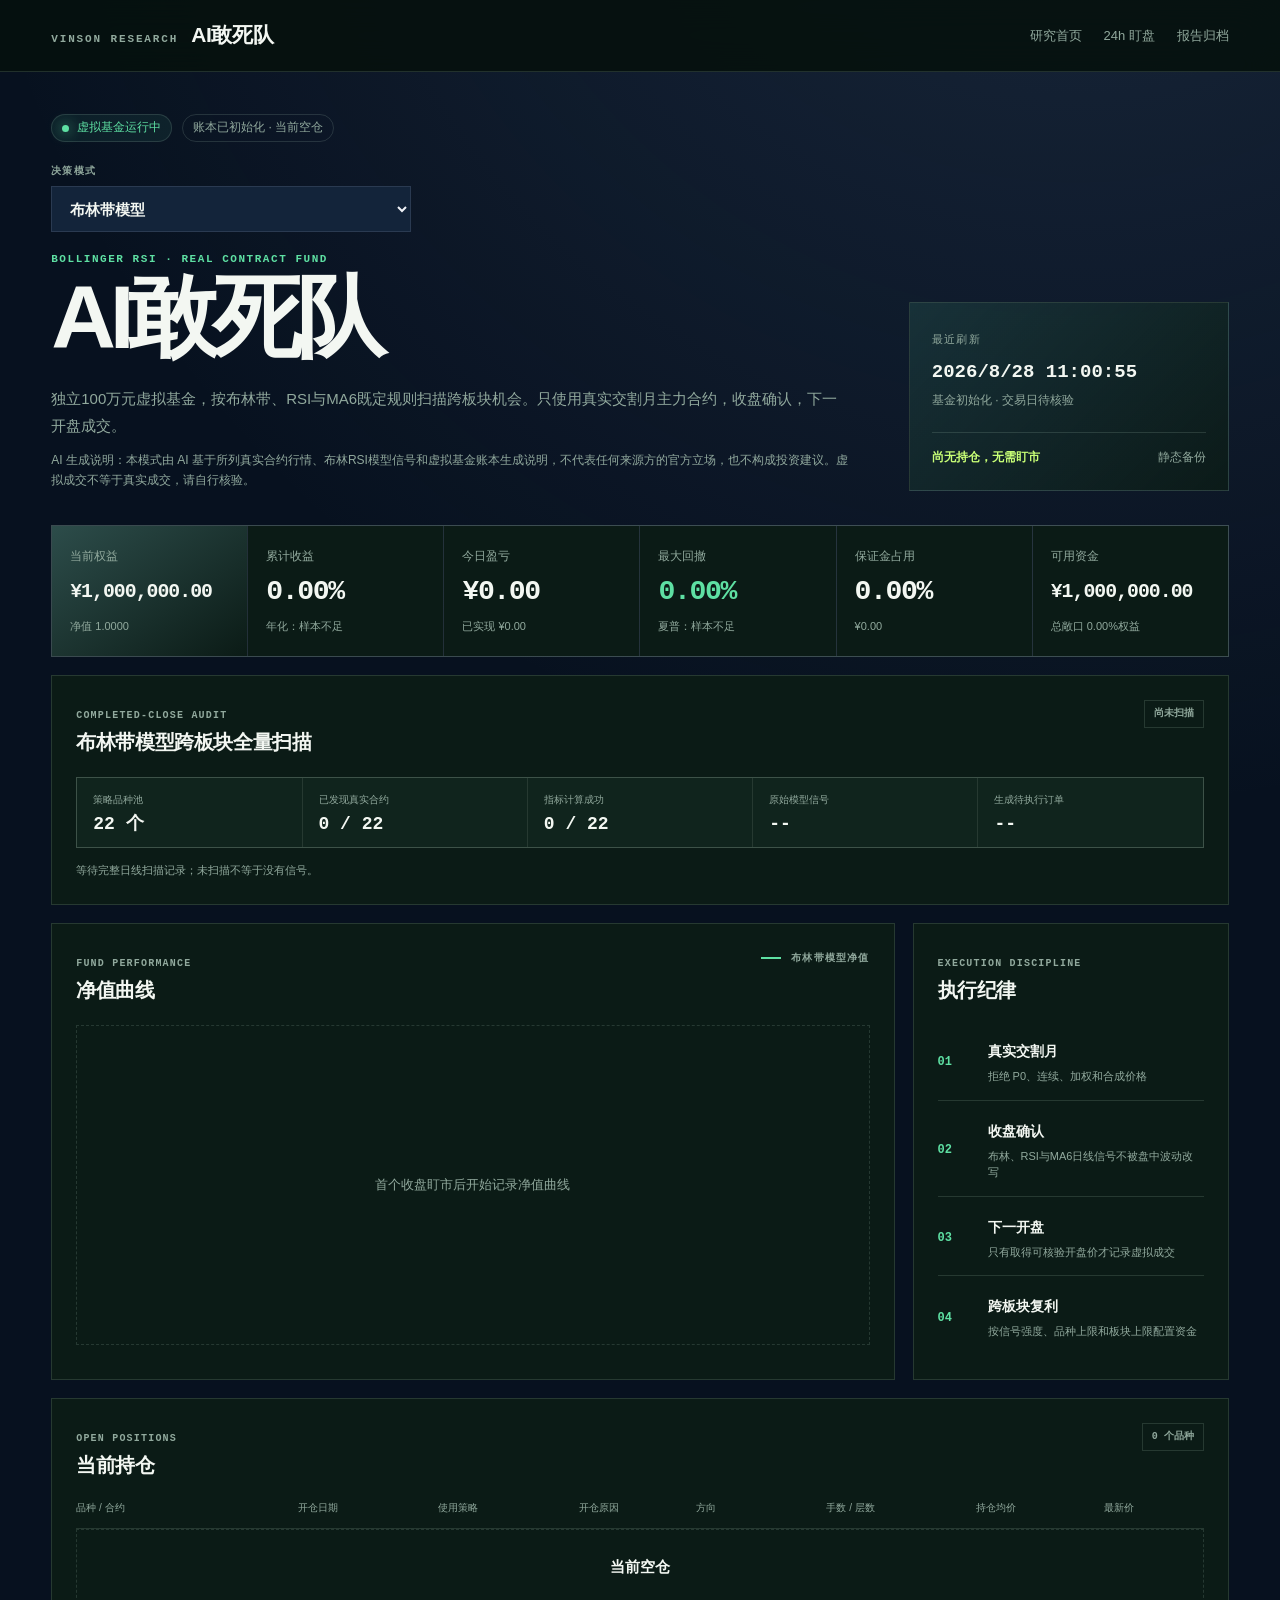
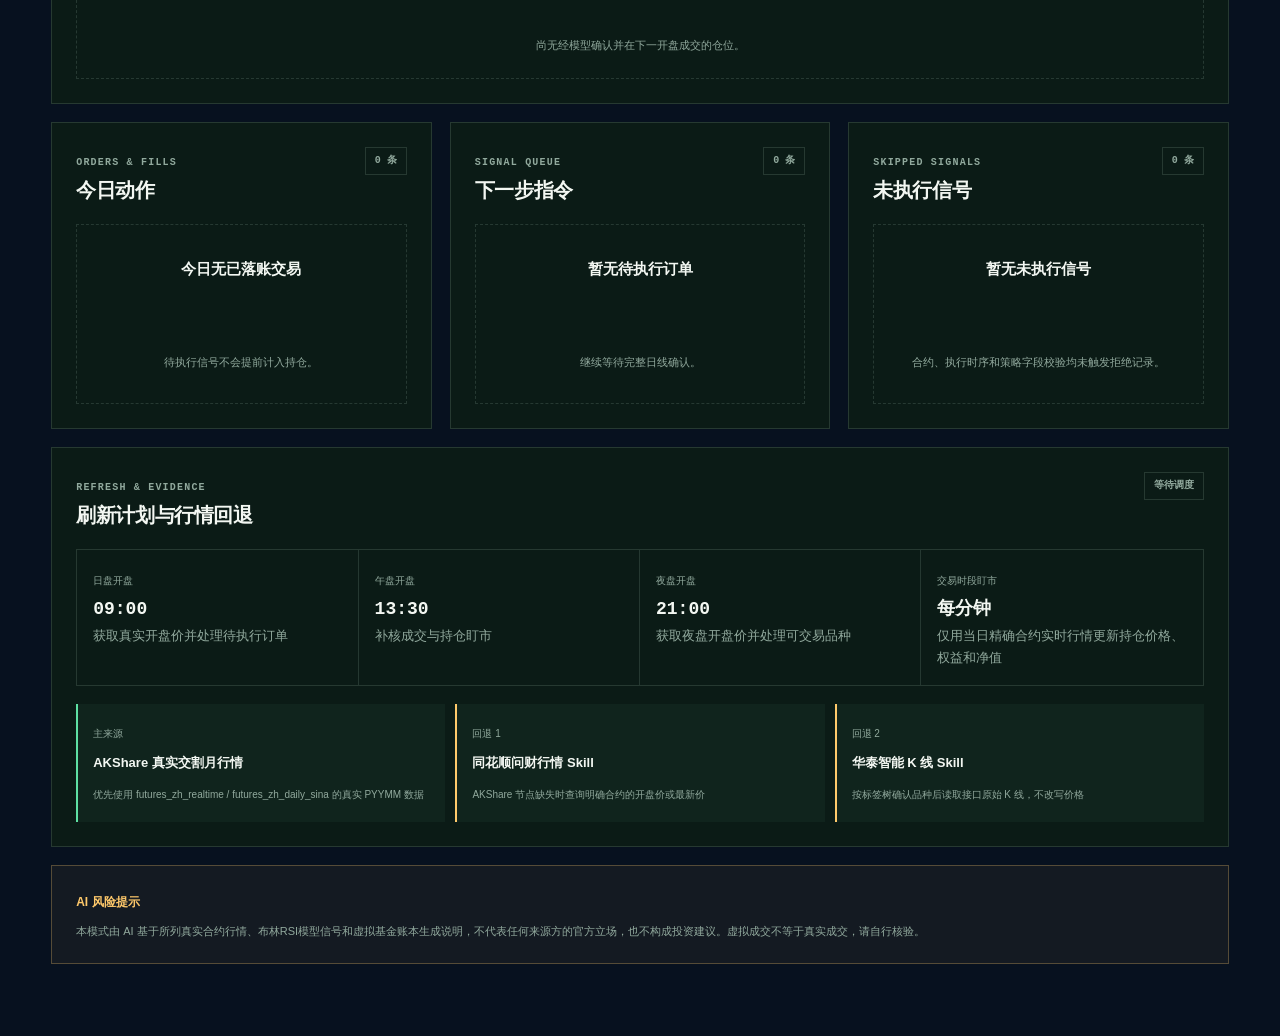
==== ai-daredevil.html @ 0ad6da8c "Apply side-specific exchange margin rates" ====
<!doctype html>
<html lang="zh-CN">
  <head>
    <meta charset="utf-8" />
    <base href="/" />
    <meta name="viewport" content="width=device-width, initial-scale=1" />
    <title>AI敢死队 | 双策略虚拟基金</title>
    <meta name="description" content="在布林带模型与纯AI决策之间切换，分别查看独立虚拟基金的净值、持仓和下一步指令。" />
    <meta name="theme-color" content="#071712" />
    <link rel="icon" href="data:," />
    <link rel="stylesheet" href="assets/styles.css" />
    <link rel="stylesheet" href="assets/ai-daredevil.css?v=20260831-3" />
  </head>
  <body class="daredevil-page">
    <header class="daredevil-topbar">
      <a class="daredevil-brand" href="/" aria-label="返回油脂市场研究首页">
        <span>Vinson Research</span>
        <strong>AI敢死队</strong>
      </a>
      <nav aria-label="页面导航">
        <a href="/">研究首页</a>
        <a href="/assistant">24h 盯盘</a>
        <a href="/reports">报告归档</a>
      </nav>
    </header>

    <main class="daredevil-shell">
      <section class="fund-command" aria-labelledby="fund-title">
        <div class="fund-command-copy">
          <div class="eyebrow-row">
            <span class="live-chip"><i></i> 虚拟基金运行中</span>
            <span id="data-state" class="data-state">等待基金账本</span>
          </div>
          <div class="strategy-switcher">
            <label for="strategy-select">决策模式</label>
            <select id="strategy-select" aria-label="选择AI敢死队决策模式">
              <option value="bollinger">布林带模型</option>
              <option value="pure-ai">纯AI决策</option>
            </select>
          </div>
          <p id="strategy-kicker" class="section-kicker">Bollinger RSI · Real Contract Fund</p>
          <h1 id="fund-title">AI敢死队</h1>
          <p id="fund-lead" class="fund-lead">100万元起始权益，跨板块选择收益机会，只执行真实交割月主力合约的已确认模型信号。收盘确认，下一开盘成交；页面不连接券商，不代表真实账户。</p>
          <p id="inline-ai-notice" class="inline-ai-notice">AI 生成说明：页面结论由 AI 基于下方列明的真实合约行情、模型信号和虚拟账本生成，不代表任何来源方官方立场，不构成投资建议，请自行核验。</p>
        </div>
        <aside class="refresh-card" aria-label="行情刷新状态">
          <span>最近刷新</span>
          <strong id="updated-at">--</strong>
          <p id="refresh-session">等待首次运行</p>
          <div class="refresh-source"><b id="primary-source">--</b><span id="source-state">来源待核验</span></div>
        </aside>
      </section>

      <section class="metric-grid" aria-label="基金核心指标">
        <article class="metric-card metric-primary"><span>当前权益</span><strong id="equity">¥--</strong><small id="net-value">净值 --</small></article>
        <article class="metric-card"><span>累计收益</span><strong id="cumulative-return">--</strong><small id="annualized-return">年化：样本不足</small></article>
        <article class="metric-card"><span>今日盈亏</span><strong id="daily-pnl">¥--</strong><small id="realized-pnl">已实现 ¥--</small></article>
        <article class="metric-card"><span>最大回撤</span><strong id="max-drawdown" class="is-drawdown">--</strong><small id="sharpe">夏普：样本不足</small></article>
        <article class="metric-card"><span>保证金占用</span><strong id="margin-use">--</strong><small id="used-margin">¥--</small></article>
        <article class="metric-card"><span>可用资金</span><strong id="available-cash">¥--</strong><small id="gross-exposure">总敞口 --</small></article>
      </section>

      <section class="panel scan-audit-panel" aria-labelledby="scan-audit-title">
        <header class="panel-heading">
          <div><span>Completed-close Audit</span><h2 id="scan-audit-title">跨板块策略池全量扫描</h2></div>
          <span id="scan-status" class="panel-count">尚未扫描</span>
        </header>
        <div class="scan-audit-grid">
          <div class="scan-stat"><span>策略品种池</span><strong id="scan-universe">--</strong></div>
          <div class="scan-stat"><span>已发现真实合约</span><strong id="scan-discovered">--</strong></div>
          <div class="scan-stat"><span>指标计算成功</span><strong id="scan-evaluated">--</strong></div>
          <div class="scan-stat"><span>原始模型信号</span><strong id="scan-candidates">--</strong></div>
          <div class="scan-stat"><span>生成待执行订单</span><strong id="scan-orders">--</strong></div>
        </div>
        <p id="scan-detail" class="scan-detail">等待完整日线扫描记录；未扫描不等于没有信号。</p>
      </section>

      <section class="dashboard-grid">
        <article class="panel equity-panel">
          <header class="panel-heading">
            <div><span>Fund Performance</span><h2>净值曲线</h2></div>
            <div class="chart-legend"><i></i> <span id="chart-legend-label">布林带模型净值</span></div>
          </header>
          <div class="chart-wrap">
            <svg id="equity-chart" viewBox="0 0 920 320" role="img" aria-labelledby="equity-chart-title equity-chart-desc">
              <title id="equity-chart-title">AI敢死队历史净值曲线</title>
              <desc id="equity-chart-desc">纵轴为基金净值，横轴为记账日期。</desc>
            </svg>
            <div id="chart-empty" class="chart-empty">首个收盘盯市后开始记录净值曲线</div>
          </div>
        </article>

        <aside class="panel discipline-panel">
          <header class="panel-heading"><div><span>Execution Discipline</span><h2>执行纪律</h2></div></header>
          <ol class="discipline-list">
            <li><b>01</b><div><strong id="discipline-1-title">真实交割月</strong><span id="discipline-1-copy">拒绝 P0、连续、加权和合成价格</span></div></li>
            <li><b>02</b><div><strong id="discipline-2-title">收盘确认</strong><span id="discipline-2-copy">日线信号不被盘中波动改写</span></div></li>
            <li><b>03</b><div><strong id="discipline-3-title">下一开盘</strong><span id="discipline-3-copy">只有取得可核验开盘价才记录虚拟成交</span></div></li>
            <li><b>04</b><div><strong id="discipline-4-title">跨板块复利</strong><span id="discipline-4-copy">所有品种平等候选，按当前权益、品种上限和板块上限配置资金</span></div></li>
          </ol>
        </aside>
      </section>

      <section class="panel positions-panel">
        <header class="panel-heading">
          <div><span>Open Positions</span><h2>当前持仓</h2></div>
          <span id="position-count" class="panel-count">0 个品种</span>
        </header>
        <div class="table-scroll">
          <table>
            <thead><tr><th>品种 / 合约</th><th>开仓日期</th><th>使用策略</th><th>开仓原因</th><th>方向</th><th>手数 / 层数</th><th>持仓均价</th><th>最新价</th><th>名义金额 / 保证金</th><th>浮动盈亏</th><th>组合权重</th><th>行情来源</th><th>下一步指令</th></tr></thead>
            <tbody id="positions-body"></tbody>
          </table>
        </div>
        <div id="positions-empty" class="panel-empty"><strong>当前空仓</strong><span>尚无经模型确认并在下一开盘成交的仓位。</span></div>
      </section>

      <section class="activity-grid">
        <article class="panel">
          <header class="panel-heading"><div><span>Orders & Fills</span><h2>今日动作</h2></div><span id="trade-count" class="panel-count">0 条</span></header>
          <div id="trades-list" class="activity-list"></div>
          <div id="trades-empty" class="panel-empty compact"><strong>今日无已落账交易</strong><span>待执行信号不会提前计入持仓。</span></div>
        </article>
        <article class="panel">
          <header class="panel-heading"><div><span>Signal Queue</span><h2>下一步指令</h2></div><span id="pending-count" class="panel-count">0 条</span></header>
          <div id="pending-list" class="activity-list"></div>
          <div id="pending-empty" class="panel-empty compact"><strong>暂无待执行订单</strong><span>继续等待完整日线确认。</span></div>
        </article>
        <article class="panel">
          <header class="panel-heading"><div><span>Skipped Signals</span><h2>未执行信号</h2></div><span id="skipped-count" class="panel-count">0 条</span></header>
          <div id="skipped-list" class="activity-list"></div>
          <div id="skipped-empty" class="panel-empty compact"><strong>暂无未执行信号</strong><span>合约、执行时序和策略字段校验均未触发拒绝记录。</span></div>
        </article>
      </section>

      <section class="panel source-panel">
        <header class="panel-heading"><div><span>Refresh & Evidence</span><h2>刷新计划与行情回退</h2></div><span id="next-refresh" class="panel-count">计算中</span></header>
        <div class="refresh-timeline" id="refresh-timeline"></div>
        <div class="source-grid" id="source-grid"></div>
      </section>

      <section class="risk-notice" aria-label="AI与投资风险提示">
        <strong>AI 风险提示</strong>
        <p id="risk-notice-copy">本页面由 AI 基于所列真实合约行情、布林RSI模型信号和虚拟基金账本生成，不代表 AKShare、同花顺问财、华泰期货或任何来源方的官方立场，也不构成投资建议。虚拟成交不等于真实成交，历史收益不保证未来表现，请自行核验。</p>
      </section>
    </main>

    <script src="assets/ai-daredevil.js?v=20260831-5"></script>
  </body>
</html>
---- assets/styles.css ----
:root {
  color-scheme: light;
  --bg: #f7f4ee;
  --panel: #ffffff;
  --ink: #1b1b1b;
  --muted: #66615a;
  --line: #d6d0c6;
  --accent: #8a5a20;
  --accent-dark: #5c3c15;
  --gold: #8a5a20;
  --deep: #071511;
  --deep-2: #0d211b;
  --danger: #a33b2f;
  --shadow: 0 18px 42px rgba(39, 31, 20, 0.08);
}

/* OTC structuring */
.otc-page {
  min-height: 100vh;
  background: #f1f2ed;
  color: #17221c;
}

.otc-hero {
  padding: 72px 0 82px;
  background:
    radial-gradient(circle at 12% 18%, rgba(186, 139, 72, 0.2), transparent 30%),
    linear-gradient(132deg, #111b16 0%, #22352a 58%, #0c1511 100%);
  color: #f5f3e9;
}

.otc-hero-grid {
  display: grid;
  grid-template-columns: minmax(0, 1fr) minmax(390px, 500px);
  gap: clamp(48px, 8vw, 110px);
  align-items: center;
}

.otc-eyebrow {
  margin: 0 0 14px;
  color: #d8ad70;
  font-size: 0.74rem;
  font-weight: 900;
  letter-spacing: 0.13em;
  text-transform: uppercase;
}

.otc-intro h1 {
  margin: 0;
  color: #fffdf5;
  font-size: clamp(3.4rem, 7.4vw, 6.8rem);
  letter-spacing: -0.06em;
  line-height: 0.9;
}

.otc-intro > p:not(.otc-eyebrow) {
  max-width: 620px;
  margin: 28px 0 0;
  color: rgba(247, 244, 232, 0.68);
  font-size: 1.02rem;
  line-height: 1.8;
}

.otc-data-status {
  display: grid;
  max-width: 590px;
  gap: 4px;
  margin-top: 40px;
  padding: 19px 21px;
  border: 1px solid rgba(224, 183, 125, 0.22);
  border-left: 3px solid #d8ad70;
  background: rgba(255, 255, 255, 0.04);
}

.otc-data-status span,
.otc-data-status small {
  color: rgba(247, 244, 232, 0.55);
  font-size: 0.72rem;
  font-weight: 760;
}

.otc-data-status strong { color: #fff; }

.otc-form {
  padding: 30px;
  border: 1px solid #e3ded0;
  background: #fff;
  box-shadow: 0 28px 70px rgba(0, 10, 5, 0.28);
  color: #17221c;
}

.otc-form-heading {
  display: flex;
  align-items: center;
  gap: 14px;
  padding-bottom: 22px;
  border-bottom: 1px solid #ebe7dc;
}

.otc-form-heading > span,
.otc-result-empty > span {
  display: grid;
  width: 40px;
  height: 40px;
  flex: 0 0 40px;
  place-items: center;
  border-radius: 50%;
  background: #9b6b2c;
  color: #fff;
  font-size: 0.76rem;
  font-weight: 900;
}

.otc-form-heading div { display: grid; }
.otc-form-heading strong { font-size: 1.08rem; }
.otc-form-heading small { color: #7d817c; }

.otc-field {
  display: grid;
  gap: 9px;
  margin-top: 22px;
  padding: 0;
  border: 0;
}

.otc-field > span,
.otc-field legend {
  color: #3c4841;
  font-size: 0.84rem;
  font-weight: 850;
}

.otc-field > small {
  color: #7b847e;
  font-size: 0.72rem;
}

.otc-field select {
  width: 100%;
  min-height: 50px;
  padding: 0 14px;
  border: 1px solid #d5d3c9;
  border-radius: 0;
  background: #fcfcfa;
  color: #17221c;
  font: inherit;
  font-weight: 760;
}

.otc-field select:focus {
  outline: 2px solid rgba(155, 107, 44, 0.2);
  border-color: #9b6b2c;
}

.otc-choice-grid { display: grid; gap: 7px; }
.objective-grid { grid-template-columns: repeat(3, minmax(0, 1fr)); }
.cost-grid { grid-template-columns: repeat(3, minmax(0, 1fr)); }
.otc-choice-grid label { position: relative; min-width: 0; }
.otc-choice-grid input { position: absolute; opacity: 0; }

.otc-choice-grid label > span {
  display: grid;
  min-height: 76px;
  align-content: center;
  gap: 3px;
  padding: 10px 11px;
  border: 1px solid #d9d6cc;
  background: #fbfbf8;
  cursor: pointer;
}

.otc-choice-grid strong { color: #334139; font-size: 0.78rem; }
.otc-choice-grid small { color: #8a8e89; font-size: 0.65rem; line-height: 1.35; }

.otc-choice-grid input:checked + span {
  border-color: #9b6b2c;
  background: #f7f0e5;
  box-shadow: inset 0 0 0 1px #9b6b2c;
}

.otc-choice-grid input:checked + span strong { color: #754b18; }

.otc-suitability {
  border: 1px solid #d7b67f;
  background: #fff8eb;
  padding: 14px;
}

.otc-suitability[hidden] { display: none; }

.otc-confirm {
  display: grid;
  grid-template-columns: auto 1fr;
  gap: 11px;
  align-items: start;
  cursor: pointer;
}

.otc-confirm input {
  width: 18px;
  height: 18px;
  margin-top: 2px;
  accent-color: #9b6b2c;
}

.otc-confirm span { display: grid; gap: 3px; }
.otc-confirm strong { color: #5e421e; font-size: 0.8rem; }
.otc-confirm small { color: #7d6c55; font-size: 0.69rem; line-height: 1.45; }

.otc-form-error {
  min-height: 1.4em;
  margin: 12px 0 0;
  color: #a33b30;
  font-size: 0.8rem;
  font-weight: 750;
}

.otc-submit {
  display: flex;
  width: 100%;
  min-height: 54px;
  align-items: center;
  justify-content: space-between;
  padding: 0 18px;
  border: 0;
  background: #17281f;
  color: #fff;
  cursor: pointer;
  font: inherit;
  font-weight: 900;
}

.otc-submit:hover { background: #9b6b2c; }

.otc-result {
  scroll-margin-top: 24px;
  padding-top: 64px;
}

.otc-result-empty {
  display: grid;
  min-height: 240px;
  place-items: center;
  align-content: center;
  padding: 32px;
  border: 1px dashed #b4b4ab;
  color: #737b75;
  text-align: center;
}

.otc-result-empty strong { margin-top: 14px; color: #2c3932; font-size: 1.2rem; }
.otc-result-empty p { max-width: 620px; margin: 6px 0 0; }

.otc-result-card {
  overflow: hidden;
  border-top: 5px solid #a87534;
  background: #fff;
  box-shadow: 0 16px 48px rgba(18, 32, 24, 0.08);
}

.otc-result-header {
  display: flex;
  justify-content: space-between;
  gap: 32px;
  padding: 34px 36px 28px;
}

.otc-result-header > div:first-child > span,
.otc-result-date span {
  color: #9b6b2c;
  font-size: 0.72rem;
  font-weight: 900;
  letter-spacing: 0.08em;
}

.otc-result-header h2 {
  margin: 7px 0 0;
  color: #17271f;
  font-size: clamp(2rem, 4vw, 3.7rem);
  letter-spacing: -0.04em;
}

.otc-result-header p {
  max-width: 720px;
  margin: 10px 0 0;
  color: #6c7871;
}

.otc-analysis-result .otc-result-header {
  align-items: flex-start;
  padding-top: 38px;
  padding-bottom: 34px;
}

.otc-analysis-result .otc-result-header h2 {
  max-width: 820px;
  font-size: clamp(2.35rem, 5vw, 4.7rem);
  line-height: 1.04;
}

.otc-analysis-result .otc-result-header p {
  color: #9b6b2c;
  font-size: 1rem;
  font-weight: 850;
}

.otc-result-date {
  display: grid;
  flex: 0 0 auto;
  justify-items: end;
  align-content: start;
  gap: 2px;
  min-width: 150px;
  padding: 15px 16px;
  border: 1px solid #e1ddd3;
  background: #f8f6f0;
}

.otc-result-date strong { font-size: 1.05rem; }
.otc-result-date small { color: #7a857e; }

.otc-warning,
.otc-ready {
  margin: 0 36px 28px;
  padding: 14px 16px;
  border-left: 3px solid #b44838;
  background: #fbefec;
  color: #763a32;
  font-size: 0.82rem;
}

.otc-warning ul { margin: 6px 0 0; padding-left: 19px; }
.otc-ready { border-left-color: #398064; background: #edf7f2; color: #285e4a; font-weight: 760; }

.otc-market-grid {
  display: grid;
  grid-template-columns: repeat(6, minmax(0, 1fr));
  border-top: 1px solid #e4e5df;
  border-bottom: 1px solid #e4e5df;
}

.otc-market-grid > div {
  display: grid;
  min-height: 102px;
  align-content: center;
  gap: 4px;
  padding: 18px;
  border-right: 1px solid #e4e5df;
}

.otc-market-grid > div:last-child { border-right: 0; }
.otc-market-grid span { color: #858b86; font-size: 0.7rem; font-weight: 850; }
.otc-market-grid strong { color: #203229; font-size: 1.1rem; }

.otc-market-grid--compact {
  grid-template-columns: repeat(4, minmax(0, 1fr));
  background: #fbfbf8;
}

.otc-market-grid--compact > div { min-height: 94px; }

.otc-rationale {
  display: grid;
  grid-template-columns: minmax(180px, 0.34fr) minmax(0, 1fr);
  gap: 34px;
  padding: 38px 36px 34px;
}

.otc-structure-explainer span,
.otc-rationale header span,
.otc-review-condition > span {
  color: #9b6b2c;
  font-size: 0.68rem;
  font-weight: 900;
  letter-spacing: 0.1em;
  text-transform: uppercase;
}

.otc-structure-explainer {
  display: grid;
  grid-template-columns: minmax(180px, 0.34fr) minmax(0, 1fr);
  gap: 34px;
  align-items: baseline;
  padding: 25px 36px 27px;
  border-top: 1px solid #eadfce;
  background: #f8f3ea;
}

.otc-structure-explainer div { display: grid; }

.otc-structure-explainer h3 {
  margin: 4px 0 0;
  color: #50391e;
  font-size: 1.05rem;
}

.otc-structure-explainer p {
  margin: 0;
  color: #665f54;
  font-size: 0.86rem;
  line-height: 1.75;
}

.otc-rationale header h3 {
  margin: 5px 0 0;
  color: #1f3027;
  font-size: 1.45rem;
}

.otc-rationale ol {
  display: grid;
  gap: 0;
  margin: 0;
  padding: 0;
  list-style: none;
}

.otc-rationale li {
  display: grid;
  grid-template-columns: 42px 1fr;
  gap: 14px;
  padding: 0 0 20px;
  border-bottom: 1px solid #e7e5de;
}

.otc-rationale li + li { padding-top: 20px; }
.otc-rationale li:last-child { padding-bottom: 0; border-bottom: 0; }

.otc-rationale li > span {
  display: grid;
  width: 34px;
  height: 34px;
  place-items: center;
  border-radius: 50%;
  background: #f1e8d9;
  color: #8b5c22;
  font-size: 0.7rem;
  font-weight: 900;
}

.otc-rationale li strong {
  color: #26372e;
  font-size: 0.94rem;
}

.otc-rationale li p {
  margin: 4px 0 0;
  color: #707a74;
  font-size: 0.84rem;
  line-height: 1.7;
}

.otc-review-condition {
  display: grid;
  grid-template-columns: 180px 1fr;
  gap: 34px;
  align-items: baseline;
  padding: 21px 36px 23px;
  border-top: 1px solid #e2e4de;
  background: #eef1eb;
}

.otc-review-condition p {
  margin: 0;
  color: #56635c;
  font-size: 0.82rem;
}

.otc-legs { padding: 32px 36px 12px; }
.otc-legs > header { display: flex; justify-content: space-between; gap: 24px; align-items: baseline; }
.otc-legs > header span { color: #26372e; font-weight: 900; }
.otc-legs > header p { margin: 0; color: #7f8781; font-size: 0.76rem; }
.otc-leg-grid { display: grid; grid-template-columns: repeat(4, minmax(0, 1fr)); gap: 10px; margin-top: 16px; }

.otc-leg-card {
  min-height: 190px;
  padding: 18px;
  border: 1px solid #e2dfd6;
  background: #faf9f5;
}

.otc-leg-card > span { color: #9b6b2c; font-size: 0.67rem; font-weight: 900; letter-spacing: 0.06em; }
.otc-leg-card h3 { margin: 18px 0 0; color: #28372f; font-size: 0.9rem; }
.otc-leg-card strong { display: block; margin-top: 3px; color: #7b501b; font-size: 1.65rem; }
.otc-leg-card p { margin: 14px 0 0; color: #768078; font-size: 0.76rem; line-height: 1.6; }

.otc-decision-grid {
  display: grid;
  grid-template-columns: repeat(2, minmax(0, 1fr));
  padding: 14px 36px 32px;
}

.otc-decision-grid section { padding: 22px 28px 22px 0; border-bottom: 1px solid #e6e7e1; }
.otc-decision-grid section:nth-child(odd) { border-right: 1px solid #e6e7e1; }
.otc-decision-grid section:nth-child(even) { padding-left: 28px; }
.otc-decision-grid span { color: #9b6b2c; font-size: 0.7rem; font-weight: 900; }
.otc-decision-grid p { margin: 7px 0 0; color: #69756e; font-size: 0.84rem; }

.otc-result-footer {
  display: flex;
  flex-wrap: wrap;
  gap: 8px 24px;
  padding: 20px 36px;
  background: #f0f1ec;
  color: #747b76;
  font-size: 0.72rem;
}

.otc-result-footer p { margin: 0; }

.otc-guide { padding-top: 88px; padding-bottom: 76px; }
.otc-guide > header { display: grid; grid-template-columns: 0.85fr 1.15fr; gap: 12px 60px; align-items: end; }
.otc-guide > header .otc-eyebrow { grid-column: 1 / -1; }
.otc-guide h2 { max-width: 560px; margin: 0; color: #17281f; font-size: clamp(2.3rem, 5vw, 4.6rem); letter-spacing: -0.05em; }
.otc-guide > header > p:last-child { margin: 0; color: #727c75; }
.otc-guide-grid { display: grid; grid-template-columns: repeat(3, minmax(0, 1fr)); gap: 1px; margin-top: 42px; background: #d9dbd4; }
.otc-guide-grid article { min-height: 245px; padding: 28px; background: #fff; }
.otc-guide-grid span { color: #9b6b2c; font-size: 0.68rem; font-weight: 900; letter-spacing: 0.08em; }
.otc-guide-grid h3 { margin: 38px 0 0; color: #26362e; font-size: 1.25rem; }
.otc-guide-grid p { margin: 12px 0 0; color: #707a74; font-size: 0.88rem; line-height: 1.7; }

.otc-boundary {
  display: grid;
  grid-template-columns: repeat(2, minmax(0, 1fr));
  gap: 1px;
  margin-bottom: 88px;
  background: #d8c39f;
}

.otc-boundary > div { padding: 26px 28px; background: #f6efe2; }
.otc-boundary span { color: #875b22; font-size: 0.75rem; font-weight: 900; }
.otc-boundary p { margin: 8px 0 0; color: #665f52; font-size: 0.84rem; line-height: 1.7; }

.otc-library-entry {
  display: grid;
  grid-template-columns: minmax(0, 1fr) auto;
  gap: 40px;
  align-items: end;
  margin-top: 64px;
  margin-bottom: 88px;
  padding: 34px 36px;
  border: 1px solid #d9d3c6;
  border-left: 5px solid #a87534;
  background: #fff;
  box-shadow: 0 14px 36px rgba(18, 32, 24, 0.06);
}

.otc-library-entry > div > span {
  color: #9b6b2c;
  font-size: 0.68rem;
  font-weight: 900;
  letter-spacing: 0.11em;
  text-transform: uppercase;
}

.otc-library-entry h2 {
  margin: 4px 0 0;
  color: #192b22;
  font-size: clamp(1.8rem, 3.6vw, 3rem);
  letter-spacing: -0.04em;
}

.otc-library-entry p {
  max-width: 760px;
  margin: 8px 0 0;
  color: #6e7771;
  font-size: 0.88rem;
}

.otc-library-entry > a {
  display: flex;
  min-width: 220px;
  min-height: 54px;
  align-items: center;
  justify-content: space-between;
  gap: 24px;
  padding: 0 18px;
  background: #17281f;
  color: #fff;
  font-weight: 900;
  text-decoration: none;
}

.otc-library-entry > a:hover { background: #9b6b2c; }

/* OTC structure library */
.otc-library-page {
  min-height: 100vh;
  background: #f1f2ed;
  color: #17221c;
}

.library-hero {
  padding: 70px 0 78px;
  background:
    radial-gradient(circle at 82% 22%, rgba(192, 147, 84, 0.17), transparent 27%),
    linear-gradient(133deg, #101a15 0%, #22372b 62%, #0c1511 100%);
  color: #fffdf5;
}

.library-hero-grid {
  display: grid;
  grid-template-columns: minmax(0, 1.05fr) minmax(340px, 0.95fr);
  gap: clamp(54px, 9vw, 120px);
  align-items: end;
}

.library-hero h1 {
  margin: 0;
  font-size: clamp(3.6rem, 7vw, 6.5rem);
  letter-spacing: -0.06em;
  line-height: 0.9;
}

.library-hero-copy > p {
  margin: 0;
  color: rgba(247, 244, 232, 0.7);
  font-size: 1rem;
  line-height: 1.85;
}

.library-stats {
  display: grid;
  grid-template-columns: auto 1fr auto 1fr;
  gap: 8px 12px;
  align-items: baseline;
  margin-top: 32px;
  padding-top: 22px;
  border-top: 1px solid rgba(226, 188, 134, 0.2);
}

.library-stats strong { color: #e1b778; font-size: 2rem; line-height: 1; }
.library-stats span { color: rgba(247, 244, 232, 0.56); font-size: 0.76rem; font-weight: 800; }

.library-toolbar {
  position: relative;
  z-index: 2;
  display: grid;
  grid-template-columns: minmax(260px, 0.7fr) minmax(0, 1.3fr);
  gap: 24px;
  align-items: end;
  margin-top: -1px;
  padding-top: 32px;
  padding-bottom: 28px;
  border-bottom: 1px solid #d7d9d2;
}

.library-toolbar label { display: grid; gap: 7px; }

.library-toolbar label > span {
  color: #48554e;
  font-size: 0.72rem;
  font-weight: 900;
}

.library-toolbar input {
  width: 100%;
  min-height: 48px;
  padding: 0 14px;
  border: 1px solid #cfcec5;
  background: #fff;
  color: #17221c;
  font: inherit;
}

.library-toolbar input:focus {
  outline: 2px solid rgba(155, 107, 44, 0.2);
  border-color: #9b6b2c;
}

.library-filters {
  display: flex;
  flex-wrap: wrap;
  gap: 7px;
  justify-content: flex-end;
}

.library-filters button {
  min-height: 38px;
  padding: 0 13px;
  border: 1px solid #d2d3cc;
  background: #f9f9f6;
  color: #5e6862;
  cursor: pointer;
  font: inherit;
  font-size: 0.75rem;
  font-weight: 850;
}

.library-filters button:hover,
.library-filters button[aria-pressed="true"] {
  border-color: #203229;
  background: #203229;
  color: #fff;
}

.library-content { padding-top: 14px; }

.library-group {
  display: grid;
  grid-template-columns: minmax(240px, 0.33fr) minmax(0, 1fr);
  gap: clamp(34px, 6vw, 82px);
  padding: 58px 0;
  border-bottom: 1px solid #d9dbd4;
}

.library-group > header { align-self: start; }

.library-group > header > div {
  display: flex;
  gap: 13px;
  align-items: center;
}

.library-group > header span {
  display: grid;
  width: 38px;
  height: 38px;
  flex: 0 0 38px;
  place-items: center;
  border-radius: 50%;
  background: #9b6b2c;
  color: #fff;
  font-size: 0.68rem;
  font-weight: 900;
}

.library-group h2 {
  margin: 0;
  color: #1d3026;
  font-size: clamp(1.55rem, 3vw, 2.25rem);
  letter-spacing: -0.04em;
}

.library-group > header > p {
  margin: 16px 0 0;
  color: #727c76;
  font-size: 0.84rem;
  line-height: 1.75;
}

.library-card-list { display: grid; gap: 10px; }

.library-card {
  border: 1px solid #dcdcd5;
  background: #fff;
  box-shadow: 0 8px 20px rgba(18, 32, 24, 0.035);
}

.library-card summary {
  display: grid;
  grid-template-columns: minmax(0, 1fr) auto 32px;
  gap: 20px;
  align-items: center;
  padding: 21px 22px;
  cursor: pointer;
  list-style: none;
}

.library-card summary::-webkit-details-marker { display: none; }
.library-card summary > div { min-width: 0; }

.library-card summary > div > span {
  color: #9b6b2c;
  font-size: 0.66rem;
  font-weight: 900;
  letter-spacing: 0.05em;
}

.library-card h3 {
  margin: 4px 0 0;
  color: #203229;
  font-size: 1.14rem;
}

.library-card summary p {
  margin: 5px 0 0;
  color: #7a827d;
  font-size: 0.78rem;
}

.library-card summary > strong {
  padding: 4px 9px;
  border: 1px solid #ddcfb8;
  background: #f7f0e5;
  color: #80551f;
  font-size: 0.67rem;
  white-space: nowrap;
}

.library-card summary > i {
  color: #25372e;
  font-size: 1.45rem;
  font-style: normal;
  text-align: center;
  transition: transform 0.18s ease;
}

.library-card[open] { border-color: #cbb48f; }
.library-card[open] summary > i { transform: rotate(45deg); }

.library-card-body {
  display: grid;
  grid-template-columns: repeat(3, minmax(0, 1fr));
  border-top: 1px solid #e4e4dd;
  background: #faf9f5;
}

.library-card-body section {
  min-height: 142px;
  padding: 20px 22px;
  border-right: 1px solid #e4e4dd;
}

.library-card-body section:last-child { border-right: 0; }

.library-card-body span {
  color: #9b6b2c;
  font-size: 0.67rem;
  font-weight: 900;
}

.library-card-body p {
  margin: 8px 0 0;
  color: #626e67;
  font-size: 0.8rem;
  line-height: 1.7;
}

.library-empty {
  display: grid;
  min-height: 280px;
  place-items: center;
  align-content: center;
  padding: 30px;
  color: #6f7973;
  text-align: center;
}

.library-empty strong { color: #24352c; font-size: 1.25rem; }
.library-empty p { margin: 4px 0 0; }

.library-boundary {
  display: grid;
  grid-template-columns: 180px 1fr;
  gap: 32px;
  margin-top: 18px;
  margin-bottom: 80px;
  padding: 24px 26px;
  border-left: 4px solid #9b6b2c;
  background: #f4eadb;
}

.library-boundary strong { color: #754b18; }
.library-boundary p { margin: 0; color: #6b6255; font-size: 0.83rem; }

@media (max-width: 980px) {
  .library-hero-grid,
  .library-toolbar,
  .library-group { grid-template-columns: 1fr; }
  .library-filters { justify-content: flex-start; }
  .library-card-body { grid-template-columns: 1fr; }
  .library-card-body section { min-height: 0; border-right: 0; border-bottom: 1px solid #e4e4dd; }
  .library-card-body section:last-child { border-bottom: 0; }
}

@media (max-width: 680px) {
  .otc-library-page .quant-header-inner { gap: 12px; }
  .otc-library-page .quant-back { font-size: 0.8rem; white-space: nowrap; }
  .otc-library-page .quant-brand { font-size: 0.78rem; text-align: right; }
  .otc-library-page .quant-brand span { display: none; }
  .otc-library-entry { grid-template-columns: 1fr; gap: 24px; margin-top: 48px; margin-bottom: 64px; padding: 26px 22px; }
  .otc-library-entry > a { min-width: 0; width: 100%; }
  .library-hero { padding: 48px 0 56px; }
  .library-hero h1 { font-size: clamp(3.2rem, 17vw, 5rem); }
  .library-hero-grid { gap: 36px; }
  .library-stats { grid-template-columns: auto 1fr auto 1fr; }
  .library-toolbar { padding-top: 24px; }
  .library-filters { flex-wrap: nowrap; overflow-x: auto; padding-bottom: 4px; }
  .library-filters button { flex: 0 0 auto; }
  .library-group { gap: 26px; padding: 44px 0; }
  .library-card summary { grid-template-columns: minmax(0, 1fr) 28px; gap: 12px; padding: 19px 18px; }
  .library-card summary > strong { grid-column: 1; justify-self: start; }
  .library-card summary > i { grid-column: 2; grid-row: 1 / span 2; }
  .library-card-body section { padding: 18px; }
  .library-boundary { grid-template-columns: 1fr; gap: 5px; margin-bottom: 60px; }
}

@media (max-width: 980px) {
  .otc-hero-grid,
  .otc-guide > header { grid-template-columns: 1fr; }
  .otc-market-grid { grid-template-columns: repeat(3, minmax(0, 1fr)); }
  .otc-market-grid--compact { grid-template-columns: repeat(2, minmax(0, 1fr)); }
  .otc-market-grid > div:nth-child(3) { border-right: 0; }
  .otc-market-grid--compact > div:nth-child(2) { border-right: 0; }
  .otc-leg-grid { grid-template-columns: repeat(2, minmax(0, 1fr)); }
}

@media (max-width: 680px) {
  .otc-hero { padding: 46px 0 56px; }
  .otc-hero-grid { gap: 40px; }
  .otc-intro h1 { font-size: clamp(3.2rem, 18vw, 5.2rem); }
  .otc-form { padding: 22px; }
  .objective-grid,
  .cost-grid,
  .otc-market-grid,
  .otc-leg-grid,
  .otc-decision-grid,
  .otc-guide-grid,
  .otc-boundary { grid-template-columns: 1fr; }
  .otc-choice-grid label > span { min-height: 66px; }
  .otc-result-header,
  .otc-legs > header { align-items: flex-start; flex-direction: column; }
  .otc-result-date { justify-items: start; }
  .otc-analysis-result .otc-result-header { padding: 30px 22px 26px; }
  .otc-analysis-result .otc-result-header h2 { font-size: clamp(2rem, 11vw, 3.15rem); }
  .otc-market-grid--compact { grid-template-columns: repeat(2, minmax(0, 1fr)); }
  .otc-market-grid--compact > div,
  .otc-market-grid--compact > div:nth-child(3) { min-height: 78px; border-right: 1px solid #e4e5df; }
  .otc-market-grid--compact > div:nth-child(2n) { border-right: 0; }
  .otc-rationale { grid-template-columns: 1fr; gap: 22px; padding: 30px 22px; }
  .otc-structure-explainer { grid-template-columns: 1fr; gap: 8px; padding: 22px; }
  .otc-review-condition { grid-template-columns: 1fr; gap: 5px; padding: 20px 22px; }
  .otc-warning,
  .otc-ready { margin-right: 22px; margin-left: 22px; }
  .otc-market-grid > div,
  .otc-market-grid > div:nth-child(3) { min-height: 82px; border-right: 0; border-bottom: 1px solid #e4e5df; }
  .otc-legs { padding: 28px 22px 10px; }
  .otc-leg-card { min-height: 0; }
  .otc-decision-grid { padding: 12px 22px 28px; }
  .otc-decision-grid section,
  .otc-decision-grid section:nth-child(even) { padding: 21px 0; border-right: 0; }
  .otc-result-footer { display: grid; padding: 20px 22px; }
  .otc-guide { padding-top: 64px; padding-bottom: 56px; }
  .otc-boundary { margin-bottom: 64px; }
}

* {
  box-sizing: border-box;
}

body {
  margin: 0;
  background:
    linear-gradient(rgba(247, 244, 238, 0.84), rgba(247, 244, 238, 0.96)),
    url("paper-pattern.webp") center top / 760px auto repeat,
    var(--bg);
  color: var(--ink);
  font-family:
    Inter, "HarmonyOS Sans", "PingFang SC", "Noto Sans CJK SC", system-ui, -apple-system, BlinkMacSystemFont, "Segoe UI", sans-serif;
  line-height: 1.65;
}

body.home-page {
  background:
    linear-gradient(180deg, #04120e 0, #071b15 44%, #08140f 100%),
    var(--deep);
  color: #f4f8f2;
}

body.detail-page {
  background: #f5f7f9;
  color: #1f2937;
}

body.futures-analysis-page {
  min-height: 100vh;
  background: #07120d;
  color: #f4f8f2;
}

.futures-page-header {
  border-bottom: 1px solid rgba(220, 240, 213, 0.18);
  background: #0b2018;
}

.futures-page-nav,
.futures-page-footer > div {
  display: flex;
  justify-content: space-between;
  gap: 18px;
  padding: 18px 0;
  color: rgba(244, 248, 242, 0.64);
  font-size: 0.84rem;
  font-weight: 760;
}

.futures-back {
  color: #9edb9b;
  text-decoration: none;
}

.futures-page-intro {
  padding: 52px 0 48px;
}

.futures-page-intro p,
.contract-picker > div > p,
.analysis-head p,
.analysis-panel header p {
  margin: 0;
  color: #9edb9b;
  font-size: 0.76rem;
  font-weight: 900;
}

.futures-page-intro h1 {
  margin: 7px 0 10px;
  color: #ffffff;
  font-size: clamp(2rem, 5vw, 3.6rem);
  letter-spacing: 0;
}

.futures-page-intro > span {
  color: rgba(244, 248, 242, 0.72);
  font-size: 1rem;
}

.futures-analysis-layout {
  display: grid;
  gap: 22px;
  padding: 30px 0 50px;
}

.contract-picker,
.analysis-head,
.analysis-panel {
  border: 1px solid rgba(220, 240, 213, 0.18);
  background: rgba(13, 33, 27, 0.94);
}

.contract-picker {
  display: grid;
  grid-template-columns: minmax(190px, 0.7fr) minmax(0, 1.6fr);
  gap: 22px 30px;
  align-items: end;
  padding: 22px;
}

.contract-picker h2,
.analysis-head h2,
.analysis-panel h3 {
  margin: 4px 0 0;
  color: #ffffff;
  font-size: 1.3rem;
}

.contract-picker-controls {
  display: grid;
  grid-template-columns: minmax(135px, 0.55fr) minmax(180px, 1.35fr) auto;
  gap: 12px;
}

.contract-picker label {
  display: grid;
  gap: 6px;
  color: rgba(244, 248, 242, 0.6);
  font-size: 0.78rem;
  font-weight: 800;
}

.contract-picker select,
.contract-picker button {
  min-width: 0;
  min-height: 44px;
  border: 1px solid rgba(220, 240, 213, 0.22);
  background: #07120d;
  color: #ffffff;
  padding: 0 12px;
  font: inherit;
}

.contract-picker button {
  align-self: end;
  border-color: #9edb9b;
  background: #9edb9b;
  color: #07120d;
  font-weight: 900;
  cursor: pointer;
}

.contract-picker-note {
  grid-column: 1 / -1;
  margin: 0;
  color: rgba(244, 248, 242, 0.66);
  font-size: 0.86rem;
}

.contract-analysis-result {
  min-height: 280px;
}

.analysis-empty {
  display: grid;
  min-height: 280px;
  place-items: center;
  border: 1px dashed rgba(220, 240, 213, 0.24);
  color: rgba(244, 248, 242, 0.6);
}

.analysis-head {
  display: flex;
  justify-content: space-between;
  gap: 24px;
  padding: 26px;
}

.analysis-head h2 {
  font-size: clamp(1.5rem, 3vw, 2.2rem);
}

.analysis-head h2 span {
  color: #9edb9b;
}

.analysis-head small {
  display: block;
  margin-top: 8px;
  color: rgba(244, 248, 242, 0.58);
}

.analysis-price {
  display: grid;
  align-content: start;
  justify-items: end;
}

.analysis-price strong {
  color: #ffffff;
  font-size: clamp(2rem, 5vw, 3.4rem);
  line-height: 1;
}

.analysis-price span { font-weight: 900; }
.analysis-price.up span { color: #9edb9b; }
.analysis-price.down span { color: #e19b86; }
.analysis-price.flat span { color: #f1c96b; }

.analysis-columns {
  display: grid;
  grid-template-columns: repeat(2, minmax(0, 1fr));
  gap: 1px;
  margin-top: 1px;
  background: rgba(220, 240, 213, 0.14);
}

.analysis-panel { padding: 24px; }
.analysis-panel > p { color: rgba(244, 248, 242, 0.78); line-height: 1.75; }

.indicator-grid {
  display: grid;
  grid-template-columns: repeat(3, minmax(0, 1fr));
  gap: 1px;
  margin: 20px 0 0;
  background: rgba(220, 240, 213, 0.14);
}

.indicator-grid div { padding: 11px; background: #091b14; }
.indicator-grid dt { color: rgba(244, 248, 242, 0.56); font-size: 0.75rem; font-weight: 800; }
.indicator-grid dd { margin: 3px 0 0; color: #ffffff; font-weight: 850; }

.analysis-levels,
.fundamental-framework {
  display: flex;
  flex-wrap: wrap;
  gap: 10px 20px;
  margin-top: 16px;
  color: rgba(244, 248, 242, 0.72);
  font-size: 0.88rem;
}

.technical-detail-list,
.fundamental-detail-list {
  display: grid;
  gap: 0;
  margin-top: 18px;
  border-top: 1px solid rgba(220, 240, 213, 0.16);
}

.technical-detail-list section,
.fundamental-detail-list section {
  display: grid;
  gap: 4px;
  padding: 13px 0;
  border-bottom: 1px solid rgba(220, 240, 213, 0.12);
}

.technical-detail-list strong,
.fundamental-detail-list strong {
  color: #9edb9b;
  font-size: 0.82rem;
}

.technical-detail-list span,
.fundamental-detail-list span {
  color: rgba(244, 248, 242, 0.74);
  font-size: 0.88rem;
  line-height: 1.65;
}

.fundamental-framework { display: grid; gap: 4px; padding: 14px 0; border-top: 1px solid rgba(220, 240, 213, 0.16); }
.fundamental-framework strong,
.hotspot-section > strong { color: #9edb9b; }

.fundamental-sources {
  display: grid;
  gap: 4px;
  margin: 13px 0 0;
  color: rgba(244, 248, 242, 0.58);
  font-size: 0.76rem;
  line-height: 1.55;
}
.fundamental-sources strong { color: rgba(158, 219, 155, 0.82); }
.fundamental-sources.is-missing { color: rgba(241, 201, 107, 0.78); }

.hotspot-section { margin-top: 10px; padding-top: 14px; border-top: 1px solid rgba(220, 240, 213, 0.16); }
.hotspot-list { display: grid; gap: 12px; margin: 12px 0 0; padding: 0; list-style: none; }
.hotspot-list li { display: grid; gap: 2px; }
.hotspot-list span { color: rgba(244, 248, 242, 0.53); font-size: 0.76rem; }
.hotspot-list a, .hotspot-list strong { color: #ffffff; font-size: 0.9rem; line-height: 1.5; }
.hotspot-list a { text-decoration-color: rgba(158, 219, 155, 0.6); }
.analysis-muted, .analysis-quality { color: rgba(244, 248, 242, 0.58); font-size: 0.86rem; }
.analysis-quality { margin: 1px 0 0; padding: 14px 18px; border-left: 3px solid #f1c96b; background: rgba(241, 201, 107, 0.08); }

.futures-page-footer { border-top: 1px solid rgba(220, 240, 213, 0.14); }

@media (max-width: 760px) {
  .futures-page-intro { padding: 38px 0; }
  .contract-picker, .contract-picker-controls, .analysis-columns { grid-template-columns: 1fr; }
  .analysis-head { align-items: flex-start; flex-direction: column; }
  .analysis-price { justify-items: start; }
  .indicator-grid { grid-template-columns: repeat(2, minmax(0, 1fr)); }
  .futures-page-nav, .futures-page-footer > div { align-items: flex-start; flex-direction: column; }
}

.shell {
  width: min(1120px, calc(100% - 40px));
  margin: 0 auto;
}

.hero {
  min-height: 100vh;
  min-height: 100svh;
  display: flex;
  align-items: center;
  background:
    linear-gradient(135deg, rgba(4, 18, 14, 0.98), rgba(8, 43, 33, 0.96) 52%, rgba(2, 11, 9, 0.98)),
    var(--deep);
  color: #f4f8f2;
  position: relative;
  overflow: hidden;
}

.hero::before {
  content: "";
  position: absolute;
  inset: 0;
  background:
    linear-gradient(115deg, transparent 0 18%, rgba(224, 246, 219, 0.04) 18% 18.25%, transparent 18.25% 36%, rgba(224, 246, 219, 0.035) 36% 36.2%, transparent 36.2% 58%, rgba(224, 246, 219, 0.03) 58% 58.18%, transparent 58.18%),
    repeating-linear-gradient(90deg, rgba(255, 255, 255, 0.035) 0 1px, transparent 1px 92px),
    repeating-linear-gradient(0deg, rgba(255, 255, 255, 0.026) 0 1px, transparent 1px 72px);
  opacity: 0.74;
  pointer-events: none;
}

.hero::after {
  content: "";
  position: absolute;
  inset: 9% 4% auto auto;
  width: min(520px, 54vw);
  aspect-ratio: 1.7;
  background:
    linear-gradient(145deg, transparent 0 12%, rgba(225, 246, 214, 0.11) 12% 12.5%, transparent 12.5% 24%, rgba(225, 246, 214, 0.08) 24% 24.45%, transparent 24.45% 42%, rgba(225, 246, 214, 0.07) 42% 42.35%, transparent 42.35%),
    linear-gradient(95deg, transparent 0 7%, rgba(225, 246, 214, 0.05) 7% 7.4%, transparent 7.4% 18%, rgba(225, 246, 214, 0.045) 18% 18.35%, transparent 18.35%);
  transform: rotate(-6deg);
  opacity: 0.55;
  pointer-events: none;
}

.hero-shell {
  position: relative;
  z-index: 1;
  display: flex;
  min-height: 100vh;
  min-height: 100svh;
  flex-direction: column;
  justify-content: flex-start;
  gap: 26px;
  padding: 48px 0;
}

.hero-brand {
  order: 1;
}

.hero-brand p,
.hero-brand h1,
.hero-brand span,
.hero-view p,
.hero-view ul {
  margin: 0;
}

.hero-brand p {
  color: rgba(244, 248, 242, 0.74);
  font-size: 0.9rem;
  font-weight: 800;
}

.hero-brand h1 {
  margin-top: 4px;
  color: #ffffff;
  font-size: clamp(1.9rem, 4vw, 3.6rem);
  font-weight: 800;
  line-height: 1.02;
}

.hero-brand span {
  display: block;
  margin-top: 10px;
  color: rgba(244, 248, 242, 0.7);
  font-size: 0.92rem;
  font-weight: 650;
}

.hero-view {
  order: 2;
  width: min(100%, 1120px);
  max-width: 1120px;
  margin-top: auto;
  margin-bottom: auto;
}

.hero-view-label {
  display: flex;
  align-items: center;
  gap: 16px;
  color: rgba(222, 238, 218, 0.74);
  font-size: 1rem;
  font-weight: 900;
}

.hero-view-label strong {
  color: #f1c96b;
  font-size: 1.05rem;
  letter-spacing: 0;
}

.hero-call {
  margin-top: 14px;
  color: #ffffff;
  max-width: 100%;
  font-size: clamp(3rem, 6.2vw, 5.6rem);
  font-weight: 850;
  line-height: 1.04;
  overflow-wrap: anywhere;
}

.hero-view ul {
  display: flex;
  flex-wrap: wrap;
  gap: 10px 22px;
  padding: 18px 0 0;
  list-style: none;
  color: rgba(244, 248, 242, 0.78);
  font-size: clamp(1rem, 1.8vw, 1.32rem);
  font-weight: 720;
}

.hero-view li::before {
  content: "";
  display: inline-block;
  width: 7px;
  height: 7px;
  margin-right: 10px;
  border-radius: 50%;
  background: #9edb9b;
  vertical-align: 0.12em;
}

.hero-meta {
  order: 3;
  display: grid;
  gap: 3px;
  color: rgba(244, 248, 242, 0.64);
  font-size: 0.9rem;
  font-weight: 760;
}

.hero-meta strong {
  color: #ffffff;
  font-size: clamp(1.2rem, 2.2vw, 1.75rem);
}

.hero-actions {
  order: 4;
  display: flex;
  flex-wrap: wrap;
  gap: 12px;
}

.hero-button {
  display: inline-flex;
  align-items: center;
  justify-content: center;
  min-height: 46px;
  padding: 0 20px;
  border: 1px solid rgba(234, 246, 230, 0.26);
  color: #f7fbf5;
  text-decoration: none;
  font-size: 0.95rem;
  font-weight: 850;
}

.hero-button-primary {
  border-color: #d7efcf;
  background: #f4f8f2;
  color: #092119;
}

.hero-button-secondary {
  background: rgba(244, 248, 242, 0.06);
}

.hero-button:hover {
  transform: translateY(-1px);
}

.masthead {
  background:
    linear-gradient(90deg, rgba(7, 21, 17, 0.96), rgba(7, 21, 17, 0.82) 46%, rgba(7, 21, 17, 0.9)),
    linear-gradient(180deg, rgba(6, 15, 13, 0.28), rgba(6, 15, 13, 0.88)),
    url("market-masthead.webp") center / cover;
  border-bottom: 1px solid rgba(212, 170, 105, 0.42);
  color: #f7f1e7;
  padding: 28px 0 24px;
  position: relative;
  overflow: hidden;
}

.masthead::before {
  content: "";
  position: absolute;
  inset: 0;
  background:
    radial-gradient(circle at 76% 18%, rgba(180, 124, 48, 0.18), transparent 34%),
    linear-gradient(180deg, transparent 0, rgba(0, 0, 0, 0.18) 100%);
  pointer-events: none;
}

.masthead::after {
  content: "";
  position: absolute;
  inset: auto 0 0;
  height: 7px;
  background: repeating-linear-gradient(
    90deg,
    rgba(214, 170, 105, 0.9) 0 42px,
    rgba(247, 241, 231, 0.55) 42px 48px,
    rgba(214, 170, 105, 0.9) 48px 92px
  );
  opacity: 0.34;
  pointer-events: none;
}

.masthead .shell {
  position: relative;
  z-index: 1;
}

.masthead-top,
.masthead-bottom {
  display: flex;
  justify-content: space-between;
  gap: 20px;
  border-top: 1px solid rgba(247, 241, 231, 0.2);
  border-bottom: 1px solid rgba(247, 241, 231, 0.2);
  padding: 8px 0;
  color: rgba(247, 241, 231, 0.74);
  font-family: Inter, ui-sans-serif, system-ui, -apple-system, BlinkMacSystemFont, "Segoe UI", sans-serif;
  font-size: 0.82rem;
  font-weight: 700;
  text-transform: uppercase;
}

.masthead-bottom {
  text-transform: none;
}

.masthead h1 {
  max-width: none;
  margin: 20px 0 16px;
  text-align: center;
  font-size: clamp(2.6rem, 6vw, 5.3rem);
  font-weight: 900;
  letter-spacing: 0;
  color: #fffaf0;
  text-shadow: 0 2px 22px rgba(0, 0, 0, 0.46);
}

.detail-masthead {
  padding-bottom: 30px;
}

.detail-masthead h1 {
  max-width: 920px;
  margin: 10px auto 8px;
  font-size: clamp(2rem, 4vw, 3.8rem);
}

.masthead-kicker,
.eyebrow,
.section-label,
.label {
  margin: 0;
  color: var(--gold);
  font-family: Inter, ui-sans-serif, system-ui, -apple-system, BlinkMacSystemFont, "Segoe UI", sans-serif;
  font-size: 0.76rem;
  font-weight: 800;
  letter-spacing: 0;
  text-transform: uppercase;
}

.masthead .masthead-kicker,
.masthead .eyebrow,
.masthead .section-label,
.masthead .label {
  color: #d4aa69;
}

h1,
h2,
h3 {
  margin: 0;
  line-height: 1.18;
}

.subtitle {
  max-width: 720px;
  margin: 0 auto;
  color: var(--muted);
  text-align: center;
  font-family: Inter, ui-sans-serif, system-ui, -apple-system, BlinkMacSystemFont, "Segoe UI", sans-serif;
  font-size: 0.98rem;
}

.masthead .subtitle {
  color: rgba(247, 241, 231, 0.76);
}

.detail-actions {
  display: flex;
  justify-content: center;
  margin-top: 18px;
}

.download-link {
  border: 1px solid rgba(247, 241, 231, 0.46);
  color: #fffaf0;
  background: rgba(255, 255, 255, 0.08);
  padding: 8px 14px;
  text-decoration: none;
  font-family: Inter, ui-sans-serif, system-ui, -apple-system, BlinkMacSystemFont, "Segoe UI", sans-serif;
  font-size: 0.86rem;
  font-weight: 800;
}

.download-link:hover {
  background: #fffaf0;
  color: var(--deep);
}

.newspaper-layout {
  display: grid;
  grid-template-columns: 1fr 1fr;
  gap: 36px;
  padding: 34px 0 48px;
  align-items: stretch;
}

.recent-section {
  grid-column: 1 / -1;
  min-height: 0;
  border-top-width: 4px;
}

.archive-section {
  min-height: 320px;
  min-width: 0;
}

.archive-area {
  grid-column: 1 / -1;
}

.archive-grid {
  display: grid;
  grid-template-columns: minmax(0, 1fr) minmax(0, 1fr);
  gap: 36px;
  align-items: start;
}

.archive-divider {
  display: flex;
  align-items: center;
  gap: 16px;
  color: var(--muted);
  font-family: Inter, ui-sans-serif, system-ui, -apple-system, BlinkMacSystemFont, "Segoe UI", sans-serif;
  font-size: 0.78rem;
  font-weight: 900;
  text-transform: uppercase;
  margin-bottom: 24px;
}

.archive-divider::before,
.archive-divider::after {
  content: "";
  height: 1px;
  background: var(--ink);
  flex: 1;
  opacity: 0.55;
}

.detail-layout {
  padding: 32px 0 42px;
}

.report-view,
.archive,
.newspaper-section {
  background: var(--panel);
  border-top: 3px solid var(--ink);
  border-bottom: 1px solid var(--line);
  border-radius: 0;
  box-shadow: var(--shadow);
}

.report-view {
  min-width: 0;
}

.newspaper-section {
  min-height: 360px;
  padding: 0;
  background:
    linear-gradient(rgba(255, 255, 255, 0.94), rgba(255, 255, 255, 0.96)),
    url("paper-pattern.webp") center / 620px auto repeat;
  border-left: 1px solid rgba(214, 208, 198, 0.76);
  border-right: 1px solid rgba(214, 208, 198, 0.76);
}

.section-heading {
  display: flex;
  align-items: baseline;
  justify-content: flex-start;
  gap: 10px;
  padding: 16px 0 14px;
  border-bottom: 1px solid var(--ink);
}

.section-heading span {
  color: var(--accent);
  font-family: Inter, ui-sans-serif, system-ui, -apple-system, BlinkMacSystemFont, "Segoe UI", sans-serif;
  font-size: 0.75rem;
  font-weight: 900;
  text-transform: uppercase;
}

.section-heading span::before {
  content: "·";
  margin-right: 10px;
  color: var(--ink);
}

.section-heading h2 {
  font-size: 1.55rem;
}

.recent-section .section-heading h2 {
  font-size: clamp(1.75rem, 3vw, 2.35rem);
}

.report-toolbar {
  display: flex;
  justify-content: space-between;
  gap: 20px;
  padding: 24px;
  border-bottom: 1px solid var(--line);
}

.report-toolbar h2 {
  font-size: clamp(1.45rem, 3vw, 2rem);
}

select {
  height: 40px;
  min-width: 148px;
  border: 1px solid var(--line);
  border-radius: 6px;
  background: #fff;
  color: var(--ink);
  padding: 0 12px;
  font: inherit;
}

.report-content {
  padding: 26px 30px 34px;
}

.detail-content {
  padding: 30px;
}

.report-content h1,
.report-content h2,
.report-content h3 {
  margin: 28px 0 10px;
}

.report-content h1:first-child,
.report-content h2:first-child,
.report-content h3:first-child {
  margin-top: 0;
}

.report-content p,
.report-content ul,
.report-content ol {
  margin: 0 0 14px;
}

.report-content li {
  margin: 6px 0;
}

.report-content table {
  width: 100%;
  border-collapse: collapse;
  margin: 18px 0;
  font-size: 0.95rem;
}

.report-content th,
.report-content td {
  border: 1px solid var(--line);
  padding: 9px 10px;
  text-align: left;
  vertical-align: top;
}

.report-content th {
  background: #f7f5ef;
}

.archive {
  padding: 22px;
}

.archive h2 {
  margin-bottom: 16px;
  font-size: 1.2rem;
}

.archive-list {
  display: grid;
  gap: 10px;
}

.report-link-list {
  display: grid;
  gap: 0;
  padding: 0;
}

.report-link-list.compact {
  padding: 0;
}

.report-link {
  display: grid;
  gap: 0;
  padding: 18px 0;
  border-bottom: 1px solid var(--line);
  color: var(--ink);
  text-decoration: none;
}

.report-link:last-child {
  border-bottom: 0;
}

.report-link:hover {
  color: var(--accent-dark);
}

.report-link span {
  font-size: clamp(1rem, 1.55vw, 1.24rem);
  font-weight: 800;
  line-height: 1.35;
  overflow-wrap: anywhere;
}

.recent-list {
  grid-template-columns: repeat(3, minmax(0, 1fr));
  column-gap: 34px;
}

.recent-link {
  min-height: 82px;
}

.report-link small {
  color: var(--muted);
  font-size: 0.88rem;
}

.back-link {
  display: inline-block;
  margin-bottom: 20px;
  color: var(--muted);
  text-decoration: none;
  font-weight: 700;
  font-family: Inter, ui-sans-serif, system-ui, -apple-system, BlinkMacSystemFont, "Segoe UI", sans-serif;
}

.back-link:hover {
  color: var(--ink);
}

.archive-item {
  width: 100%;
  border: 1px solid var(--line);
  border-radius: 6px;
  background: #fff;
  color: var(--ink);
  padding: 12px;
  text-align: left;
  cursor: pointer;
  font: inherit;
}

.archive-item:hover,
.archive-item.active {
  border-color: var(--accent);
  color: var(--accent-dark);
}

.archive-item strong,
.archive-item span {
  display: block;
}

.archive-item span {
  color: var(--muted);
  font-size: 0.9rem;
}

.site-footer {
  padding: 20px 0 30px;
  color: var(--muted);
}

.home-page .newspaper-layout {
  width: 100%;
  padding: 54px clamp(24px, 6vw, 120px) 68px;
  background:
    linear-gradient(180deg, rgba(4, 18, 14, 0.98), rgba(7, 27, 21, 0.98)),
    var(--deep);
}

.home-anchor-nav {
  position: sticky;
  top: 0;
  z-index: 4;
  grid-column: 1 / -1;
  display: flex;
  flex-wrap: wrap;
  gap: 10px;
  padding: 10px;
  margin: -10px 0 6px;
  border: 1px solid rgba(220, 240, 213, 0.12);
  border-radius: 8px;
  background: rgba(4, 18, 14, 0.86);
  backdrop-filter: blur(14px);
}

.home-anchor-nav a {
  display: inline-flex;
  align-items: center;
  min-height: 34px;
  border: 1px solid rgba(220, 240, 213, 0.14);
  border-radius: 6px;
  color: rgba(244, 248, 242, 0.76);
  padding: 0 13px;
  text-decoration: none;
  font-size: 0.86rem;
  font-weight: 820;
}

.home-anchor-nav a:hover {
  border-color: rgba(215, 239, 207, 0.58);
  color: #ffffff;
}

.market-brief,
.sources-section {
  grid-column: 1 / -1;
}

.market-brief {
  display: grid;
  gap: 28px;
  padding: clamp(24px, 4vw, 48px);
  border: 1px solid rgba(220, 240, 213, 0.13);
  border-radius: 8px;
  background:
    linear-gradient(135deg, rgba(244, 248, 242, 0.075), rgba(244, 248, 242, 0.028)),
    #0b2019;
}

.market-brief-header {
  display: flex;
  align-items: end;
  justify-content: space-between;
  gap: 18px;
}

.market-brief-header p,
.market-brief-header h2 {
  margin: 0;
}

.market-brief-header p {
  color: rgba(158, 219, 155, 0.78);
  font-size: 0.78rem;
  font-weight: 900;
}

.market-brief-header h2 {
  margin-top: 4px;
  color: #ffffff;
  font-size: clamp(1.55rem, 3vw, 2.35rem);
}

.market-brief-header span {
  color: rgba(244, 248, 242, 0.58);
  font-size: 0.9rem;
  font-weight: 780;
}

.brief-report-stack {
  display: grid;
  align-content: start;
}

.brief-report-item {
  display: grid;
  gap: 12px;
  padding: 24px 0 28px;
  border-top: 1px solid rgba(220, 240, 213, 0.16);
}

.brief-report-item:first-child {
  padding-top: 0;
  border-top: 0;
}

.brief-report-item:last-child {
  padding-bottom: 0;
}

.source-card {
  display: grid;
  align-content: start;
  gap: 12px;
  border: 1px solid rgba(220, 240, 213, 0.12);
  border-radius: 8px;
  background: rgba(2, 11, 9, 0.24);
  padding: 18px;
}

.brief-report-item span,
.source-card span {
  color: rgba(158, 219, 155, 0.78);
  font-size: 0.78rem;
  font-weight: 900;
}

.brief-report-item strong {
  color: #f4f8f2;
  font-size: clamp(1.25rem, 2.15vw, 1.72rem);
  line-height: 1.38;
  overflow-wrap: anywhere;
}

.brief-report-item a {
  width: fit-content;
  color: rgba(244, 248, 242, 0.76);
  text-decoration: none;
  font-size: 0.9rem;
  font-weight: 820;
}

.brief-report-item a:hover {
  color: #ffffff;
}

.market-strip-heading {
  display: flex;
  align-items: baseline;
  justify-content: space-between;
  gap: 20px;
}

.market-strip-heading strong {
  color: #f4f8f2;
  font-size: 1rem;
}

.market-strip-heading span {
  color: rgba(244, 248, 242, 0.56);
  font-size: 0.82rem;
  font-weight: 760;
}

.market-reference-heading {
  display: flex;
  align-items: baseline;
  justify-content: space-between;
  gap: 20px;
  margin-top: 2px;
}

.market-reference-heading strong {
  color: #f4f8f2;
  font-size: 1rem;
}

.market-reference-heading span {
  color: rgba(244, 248, 242, 0.56);
  font-size: 0.82rem;
  font-weight: 760;
}

.market-reference-grid {
  display: grid;
  grid-template-columns: repeat(2, minmax(0, 1fr));
  gap: 1px;
  overflow: hidden;
  padding: 1px;
  border: 1px solid rgba(220, 240, 213, 0.13);
  border-radius: 8px;
  background: rgba(220, 240, 213, 0.12);
}

.market-reference-item {
  display: grid;
  gap: 10px;
  padding: 20px;
  background: rgba(7, 21, 17, 0.94);
}

.market-reference-item > div,
.market-reference-item p {
  display: flex;
  align-items: baseline;
  justify-content: space-between;
  gap: 16px;
}

.market-reference-item span {
  color: #f4f8f2;
  font-size: 0.95rem;
  font-weight: 820;
}

.market-reference-item small {
  color: rgba(244, 248, 242, 0.5);
  font-size: 0.78rem;
  font-weight: 720;
}

.market-reference-item strong {
  color: #ffffff;
  font-size: clamp(1.4rem, 2.4vw, 2rem);
  line-height: 1.1;
}

.market-reference-item p {
  margin: 0;
}

.market-reference-item b,
.market-reference-item em {
  color: rgba(244, 248, 242, 0.68);
  font-size: 0.82rem;
  font-style: normal;
  font-weight: 760;
}

.market-reference-item em {
  color: #ed7462;
}

.market-reference-item .market-reference-time {
  color: rgba(244, 248, 242, 0.42);
}

.market-strip {
  display: grid;
  grid-template-columns: repeat(4, minmax(0, 1fr));
  gap: 1px;
  overflow: hidden;
  padding: 1px;
  border: 1px solid rgba(220, 240, 213, 0.13);
  border-radius: 8px;
  background: rgba(220, 240, 213, 0.12);
}

.market-strip-item {
  display: grid;
  gap: 14px;
  min-width: 0;
  padding: 20px;
  background: #071511;
}

.market-strip-item > div {
  display: flex;
  justify-content: space-between;
  gap: 12px;
}

.market-strip-item strong {
  color: #f4f8f2;
  font-size: 0.95rem;
}

.market-strip-item span {
  color: rgba(244, 248, 242, 0.45);
  font-size: 0.72rem;
  font-weight: 760;
}

.market-strip-item b {
  color: #ffffff;
  font-size: clamp(1.25rem, 2vw, 1.65rem);
  line-height: 1;
}

.market-strip-item small {
  color: #aebbb5;
  font-size: 0.86rem;
  font-weight: 850;
}

.market-strip-item.up small {
  color: #ed7462;
}

.market-strip-item.down small {
  color: #62cfa4;
}

.home-tabs {
  grid-column: 1 / -1;
  display: flex;
  flex-wrap: wrap;
  gap: 10px;
}

.home-tab {
  min-height: 42px;
  border: 1px solid rgba(220, 240, 213, 0.18);
  border-radius: 8px;
  background: rgba(244, 248, 242, 0.045);
  color: rgba(244, 248, 242, 0.76);
  padding: 0 16px;
  font: inherit;
  font-size: 0.92rem;
  font-weight: 850;
  cursor: pointer;
}

.home-tab.active,
.home-tab:hover {
  border-color: rgba(215, 239, 207, 0.72);
  background: #f4f8f2;
  color: #092119;
}

.tab-panel {
  grid-column: 1 / -1;
  display: none;
}

.tab-panel.active {
  display: grid;
  gap: 36px;
}

.home-page .archive-grid,
.home-page .recent-list {
  grid-template-columns: 1fr;
}

.home-page .newspaper-section {
  min-height: auto;
  overflow: hidden;
  background: rgba(244, 248, 242, 0.045);
  border: 1px solid rgba(220, 240, 213, 0.13);
  border-top: 1px solid rgba(220, 240, 213, 0.2);
  border-radius: 8px;
  box-shadow: none;
}

.home-page .section-heading {
  padding: 20px 24px;
  border-bottom: 1px solid rgba(220, 240, 213, 0.12);
}

.home-page .section-heading h2 {
  color: #f4f8f2;
  font-size: clamp(1.28rem, 2.2vw, 1.75rem);
}

.home-page .section-heading span {
  color: rgba(158, 219, 155, 0.76);
}

.home-page .section-heading span::before {
  color: rgba(244, 248, 242, 0.36);
}

.home-page .report-link {
  min-height: 0;
  padding: 18px 24px;
  border-bottom-color: rgba(220, 240, 213, 0.1);
  color: rgba(244, 248, 242, 0.9);
}

.home-page .report-link:hover {
  background: rgba(244, 248, 242, 0.045);
  color: #ffffff;
}

.home-page .report-link span {
  font-size: clamp(1rem, 1.4vw, 1.16rem);
  font-weight: 760;
}

.home-page .archive-divider {
  color: rgba(244, 248, 242, 0.56);
}

.home-page .archive-divider::before,
.home-page .archive-divider::after {
  background: rgba(220, 240, 213, 0.18);
  opacity: 1;
}

.futures-section {
  color: #f4f8f2;
}

.home-page .futures-heading {
  align-items: center;
}

.home-page .futures-heading > div {
  display: flex;
  align-items: baseline;
  gap: 10px;
  min-width: 0;
}

.futures-grid {
  display: grid;
  grid-template-columns: repeat(2, minmax(0, 1fr));
  gap: 1px;
  padding: 1px;
  background: rgba(220, 240, 213, 0.1);
}

.futures-card {
  min-width: 0;
  display: grid;
  gap: 16px;
  background: rgba(4, 18, 14, 0.66);
  padding: 22px 24px;
}

.futures-card-top,
.futures-price-row {
  display: flex;
  align-items: flex-start;
  justify-content: space-between;
  gap: 14px;
}

.futures-market {
  display: block;
  color: rgba(158, 219, 155, 0.78);
  font-size: 0.74rem;
  font-weight: 900;
}

.futures-card h3 {
  margin-top: 3px;
  color: #ffffff;
  font-size: clamp(1.1rem, 2vw, 1.42rem);
}

.futures-card h3 span {
  margin-left: 6px;
  color: #9edb9b;
  font-size: 0.82em;
}

.futures-direction {
  display: inline-flex;
  align-items: center;
  justify-content: center;
  width: 34px;
  height: 34px;
  border-radius: 50%;
  background: rgba(244, 248, 242, 0.1);
  font-size: 1.2rem;
  font-weight: 900;
  flex: 0 0 auto;
}

.futures-direction.up {
  color: #9edb9b;
}

.futures-direction.down {
  color: #e19b86;
}

.futures-direction.flat {
  color: #f1c96b;
}

.futures-price-row strong {
  color: #ffffff;
  font-size: clamp(1.8rem, 4vw, 3rem);
  line-height: 1;
}

.futures-price-value {
  display: grid;
  gap: 7px;
}

.futures-price-value small {
  color: rgba(244, 248, 242, 0.55);
  font-size: 0.74rem;
  font-weight: 800;
  letter-spacing: 0.04em;
}

.futures-price-row span {
  color: rgba(244, 248, 242, 0.72);
  font-size: 0.95rem;
  font-weight: 850;
  text-align: right;
}

.futures-score {
  display: grid;
  grid-template-columns: repeat(2, minmax(0, 1fr));
  gap: 1px;
  margin: 0;
  background: rgba(220, 240, 213, 0.12);
}

.futures-score div {
  min-width: 0;
  background: rgba(4, 18, 14, 0.58);
  padding: 10px 12px;
}

.futures-score dt {
  color: rgba(244, 248, 242, 0.52);
  font-size: 0.72rem;
  font-weight: 850;
}

.futures-score dd {
  margin: 3px 0 0;
  color: #ffffff;
  font-size: 1rem;
  font-weight: 880;
  overflow-wrap: anywhere;
}

.futures-view,
.futures-card p {
  margin: 0;
  color: rgba(244, 248, 242, 0.72);
  font-size: 0.94rem;
  line-height: 1.65;
}

.futures-analysis-details {
  display: grid;
  gap: 12px;
}

.futures-analysis-details section {
  min-width: 0;
  padding: 14px 16px;
  border-left: 4px solid rgba(158, 219, 155, 0.72);
  background: rgba(220, 240, 213, 0.06);
}

.futures-analysis-details h4 {
  margin: 0 0 10px;
  color: #ffffff;
  font-size: 0.98rem;
  font-weight: 900;
}

.futures-analysis-details ul {
  display: grid;
  gap: 9px;
  margin: 0;
  padding: 0;
  list-style: none;
}

.futures-analysis-details li {
  display: grid;
  gap: 3px;
}

.futures-analysis-details strong {
  color: #9edb9b;
  font-size: 0.78rem;
  font-weight: 900;
}

.futures-analysis-details span,
.futures-analysis-details p {
  color: rgba(244, 248, 242, 0.72);
  font-size: 0.86rem;
  line-height: 1.6;
  overflow-wrap: anywhere;
}

.futures-strategy-recommendation {
  display: grid;
  gap: 10px;
  padding: 10px 12px;
  border: 1px solid rgba(220, 240, 213, 0.12);
  background: rgba(4, 18, 14, 0.42);
}

.futures-strategy-recommendation h4 {
  margin: 0;
  color: #9edb9b;
  font-size: 0.92rem;
  font-weight: 900;
}

.futures-strategy-recommendation dl {
  display: grid;
  grid-template-columns: repeat(3, minmax(0, 1fr));
  gap: 8px;
  margin: 0;
}

.futures-strategy-recommendation div {
  min-width: 0;
}

.futures-strategy-recommendation dt {
  color: rgba(244, 248, 242, 0.5);
  font-size: 0.72rem;
  font-weight: 850;
}

.futures-strategy-recommendation dd,
.futures-strategy-recommendation p,
.futures-verification {
  margin: 2px 0 0;
  color: rgba(244, 248, 242, 0.62);
  font-size: 0.82rem;
  line-height: 1.55;
  overflow-wrap: anywhere;
}

.futures-strategy-recommendation dd {
  color: rgba(244, 248, 242, 0.88);
  font-weight: 820;
}

.futures-verification {
  border-top: 1px solid rgba(220, 240, 213, 0.12);
  padding-top: 10px;
}

.futures-watch-card {
  align-content: start;
}

.futures-watch-hint {
  color: rgba(244, 248, 242, 0.72);
  font-size: 0.9rem;
  line-height: 1.6;
}

.futures-watch-controls {
  display: grid;
  grid-template-columns: minmax(0, 1fr) auto;
  gap: 10px;
}

.futures-watch-controls select,
.futures-watch-controls button {
  min-width: 0;
  border: 1px solid rgba(220, 240, 213, 0.18);
  background: rgba(4, 18, 14, 0.58);
  color: #ffffff;
  font: inherit;
  font-size: 0.9rem;
  font-weight: 820;
}

.futures-watch-controls select {
  width: 100%;
  padding: 11px 12px;
}

.futures-watch-controls button {
  padding: 11px 16px;
  color: #07120d;
  background: #9edb9b;
  cursor: pointer;
}

.futures-watch-result {
  display: grid;
  gap: 16px;
}

.futures-watch-result:empty {
  min-height: 1px;
}

.futures-footnote {
  display: flex;
  flex-wrap: wrap;
  justify-content: space-between;
  gap: 10px 18px;
  padding: 16px 24px 20px;
  border-top: 1px solid rgba(220, 240, 213, 0.12);
  color: rgba(244, 248, 242, 0.58);
  font-size: 0.82rem;
  font-weight: 720;
}

.home-page .site-footer {
  background: #08140f;
  color: rgba(244, 248, 242, 0.52);
}

.sources-section {
  display: grid;
  gap: 0;
  overflow: hidden;
  border: 1px solid rgba(220, 240, 213, 0.13);
  border-radius: 8px;
  background: rgba(244, 248, 242, 0.045);
}

.sources-grid {
  display: grid;
  grid-template-columns: repeat(3, minmax(0, 1fr));
  gap: 0;
  border-top: 1px solid rgba(220, 240, 213, 0.12);
}

.source-card {
  border: 0;
  border-right: 1px solid rgba(220, 240, 213, 0.1);
  border-radius: 0;
  background: transparent;
  padding: 22px 24px;
}

.source-card:last-child {
  border-right: 0;
}

.source-card p {
  margin: 0;
  color: rgba(244, 248, 242, 0.76);
  font-size: 0.94rem;
  line-height: 1.7;
  overflow-wrap: anywhere;
}

.detail-page .detail-masthead {
  min-height: 240px;
  display: flex;
  align-items: center;
  background:
    linear-gradient(135deg, rgba(4, 18, 14, 0.98), rgba(8, 43, 33, 0.96) 52%, rgba(2, 11, 9, 0.98)),
    var(--deep);
  border-bottom: 1px solid rgba(220, 240, 213, 0.12);
  padding: 22px 0 26px;
}

.detail-page .detail-masthead::before {
  background:
    linear-gradient(115deg, transparent 0 18%, rgba(224, 246, 219, 0.04) 18% 18.25%, transparent 18.25% 36%, rgba(224, 246, 219, 0.035) 36% 36.2%, transparent 36.2% 58%, rgba(224, 246, 219, 0.03) 58% 58.18%, transparent 58.18%),
    repeating-linear-gradient(90deg, rgba(255, 255, 255, 0.035) 0 1px, transparent 1px 92px),
    repeating-linear-gradient(0deg, rgba(255, 255, 255, 0.026) 0 1px, transparent 1px 72px);
}

.detail-page .detail-masthead::after {
  display: none;
}

.detail-brand {
  display: none;
}

.detail-brand strong {
  color: #ffffff;
  font-size: clamp(1.35rem, 2.6vw, 2.05rem);
  line-height: 1.05;
}

.detail-page .back-link {
  margin-bottom: 0;
  color: rgba(244, 248, 242, 0.72);
}

.detail-page .back-link:hover {
  color: #ffffff;
}

.detail-page .masthead-kicker {
  display: none;
}

.detail-page .detail-masthead h1 {
  max-width: 820px;
  margin: 10px 0 12px;
  text-align: left;
  color: #ffffff;
  font-size: clamp(1.65rem, 3vw, 2.65rem);
  line-height: 1.12;
  text-shadow: none;
}

.detail-page .subtitle {
  max-width: none;
  margin: 0;
  color: rgba(244, 248, 242, 0.64);
  text-align: left;
}

.detail-page .detail-actions {
  justify-content: center;
  margin-top: 28px;
}

.detail-page .download-link {
  border-color: #0b2118;
  background: #0b2118;
  color: #ffffff;
  border-radius: 8px;
  transition:
    background 160ms ease,
    border-color 160ms ease,
    transform 160ms ease;
}

.detail-page .download-link:hover {
  border-color: #123c2b;
  background: #123c2b;
  color: #ffffff;
  transform: translateY(-1px);
}

.detail-page .detail-layout {
  width: 100%;
  max-width: none;
  padding: 48px max(20px, calc((100% - 820px) / 2)) 72px;
}

.detail-page .report-view {
  display: grid;
  gap: 24px;
  background: transparent;
  border: 0;
  border-radius: 0;
  box-shadow: none;
  color: #1f2937;
}

.detail-page .detail-content {
  padding: 0;
}

.research-card {
  background: #ffffff;
  border: 1px solid #e5e7eb;
  border-radius: 16px;
  overflow: hidden;
  box-shadow: 0 14px 34px rgba(15, 23, 42, 0.07);
  transition:
    box-shadow 160ms ease,
    transform 160ms ease;
}

.research-card:hover {
  box-shadow: 0 18px 42px rgba(15, 23, 42, 0.1);
  transform: translateY(-1px);
}

.research-card-heading {
  display: flex;
  align-items: baseline;
  gap: 12px;
  padding: 24px 28px 14px;
  border-bottom: 0;
}

.research-card-heading span {
  order: 2;
  color: #6b7280;
  font-size: 0.75rem;
  font-weight: 900;
}

.research-card-heading span::before {
  content: "·";
  margin-right: 10px;
  color: #d1d5db;
}

.research-card-heading h2 {
  margin: 0;
  color: #1f2937;
  font-size: clamp(1.25rem, 2vw, 1.7rem);
}

.research-card-body {
  display: grid;
  gap: 15px;
  padding: 8px 28px 28px;
  color: #1f2937;
  font-size: 1rem;
}

.research-card-body p,
.research-card-body ul {
  margin: 0;
}

.research-card-body p {
  line-height: 1.75;
}

.research-conclusion {
  padding: 14px 16px;
  border-left: 3px solid #0b6b4b;
  background: #f0f8f4;
  color: #1f2937;
  font-weight: 760;
}

.research-card-body h3 {
  margin: 4px 0 0;
  color: #1f2937;
  font-size: 1.06rem;
}

.research-card-body ul {
  display: grid;
  gap: 9px;
  padding-left: 0;
  list-style: none;
}

.research-card-body li {
  position: relative;
  padding-left: 18px;
}

.research-card-body li::before {
  content: "";
  position: absolute;
  left: 0;
  top: 0.72em;
  width: 6px;
  height: 6px;
  border-radius: 50%;
  background: #0b6b4b;
}

.research-table-wrap {
  overflow-x: auto;
  border: 1px solid #e5e7eb;
  border-radius: 10px;
}

.research-card-body table {
  width: 100%;
  min-width: 640px;
  border-collapse: collapse;
  margin: 0;
  background: #ffffff;
}

.research-card-body th,
.research-card-body td {
  border: 1px solid #e5e7eb;
  padding: 11px 12px;
  color: #1f2937;
  text-align: left;
  vertical-align: top;
}

.research-card-body th {
  background: #f5f7f9;
  color: #1f2937;
  font-weight: 850;
}

.research-card-body a {
  color: #0b6b4b;
  font-weight: 760;
  text-decoration: underline;
  text-underline-offset: 3px;
  word-break: break-word;
}

.detail-page .report-content h1,
.detail-page .report-content h2,
.detail-page .report-content h3 {
  color: #1f2937;
}

.detail-page .report-content h2 {
  padding-bottom: 0;
  border-bottom: 0;
}

.detail-page .report-content table {
  background: #ffffff;
}

.detail-page .report-content th {
  background: #f5f7f9;
}

.detail-page .report-content th,
.detail-page .report-content td {
  border-color: #e5e7eb;
}

.detail-page .site-footer {
  background: #f5f7f9;
  color: #6b7280;
}

@media (max-width: 820px) {
  .newspaper-layout {
    grid-template-columns: 1fr;
  }

  .sources-grid {
    grid-template-columns: 1fr;
  }

  .market-strip {
    grid-template-columns: repeat(2, minmax(0, 1fr));
  }

  .market-reference-grid {
    grid-template-columns: 1fr;
  }

  .source-card {
    border-right: 0;
    border-bottom: 1px solid rgba(220, 240, 213, 0.1);
  }

  .source-card:last-child {
    border-bottom: 0;
  }

  .futures-grid {
    grid-template-columns: 1fr;
  }

  .recent-list {
    grid-template-columns: 1fr;
  }

  .report-toolbar {
    display: grid;
  }
}

@media (max-width: 620px) {
  .archive-grid {
    grid-template-columns: 1fr;
  }
}

@media (max-width: 520px) {
  .shell {
    width: min(100% - 24px, 1120px);
  }

  .home-tabs {
    display: grid;
    grid-template-columns: 1fr;
  }

  .home-anchor-nav {
    position: static;
  }

  .market-brief {
    padding: 20px;
  }

  .market-brief-header {
    display: grid;
  }

  .market-strip-heading {
    display: grid;
    gap: 4px;
  }

  .market-reference-heading {
    display: grid;
    gap: 4px;
  }

  .market-strip {
    grid-template-columns: 1fr;
  }

  .home-page .futures-heading > div,
  .futures-card-top,
  .futures-price-row {
    display: grid;
  }

  .futures-price-row span {
    text-align: left;
  }

  .report-content,
  .detail-content,
  .report-toolbar,
  .archive {
    padding: 18px;
  }

  .masthead-top,
  .masthead-bottom {
    display: grid;
    gap: 4px;
  }

  .report-link {
    padding: 14px 0;
  }
}

/* 2026 visual system refresh: commodity intelligence desk */
:root {
  --deep: #061510;
  --deep-2: #0a2119;
  --deep-3: #103127;
  --signal: #a7dfa1;
  --signal-strong: #c9f0c2;
  --warm: #e5bd70;
  --home-line: rgba(220, 240, 213, 0.14);
  --home-muted: rgba(239, 247, 236, 0.64);
  --home-panel: rgba(13, 37, 28, 0.72);
}

::selection {
  background: rgba(167, 223, 161, 0.34);
  color: inherit;
}

a,
button,
select {
  transition:
    color 160ms ease,
    border-color 160ms ease,
    background-color 160ms ease,
    transform 160ms ease,
    box-shadow 160ms ease;
}

a:focus-visible,
button:focus-visible,
select:focus-visible {
  outline: 3px solid rgba(167, 223, 161, 0.72);
  outline-offset: 3px;
}

body.home-page {
  background:
    radial-gradient(circle at 78% 6%, rgba(72, 139, 104, 0.17), transparent 29rem),
    linear-gradient(180deg, #05150f 0, #071b14 52%, #06130f 100%);
}

.hero {
  min-height: clamp(680px, 90svh, 860px);
  align-items: stretch;
  border-bottom: 1px solid var(--home-line);
  background:
    radial-gradient(circle at 82% 18%, rgba(100, 176, 126, 0.18), transparent 28rem),
    linear-gradient(142deg, #061510 0%, #0b291f 54%, #04110d 100%);
}

.hero::before {
  background:
    linear-gradient(108deg, transparent 0 68%, rgba(167, 223, 161, 0.055) 68% 68.08%, transparent 68.08%),
    repeating-linear-gradient(90deg, transparent 0 99px, rgba(255, 255, 255, 0.026) 100px),
    repeating-linear-gradient(0deg, transparent 0 79px, rgba(255, 255, 255, 0.02) 80px);
  -webkit-mask-image: linear-gradient(90deg, transparent, #000 32%, #000);
  mask-image: linear-gradient(90deg, transparent, #000 32%, #000);
}

.hero::after {
  inset: auto -7% -30% auto;
  width: min(730px, 62vw);
  aspect-ratio: 1;
  border: 1px solid rgba(167, 223, 161, 0.09);
  border-radius: 50%;
  background:
    radial-gradient(circle, transparent 0 42%, rgba(167, 223, 161, 0.035) 42.2% 42.5%, transparent 42.7%),
    radial-gradient(circle, transparent 0 61%, rgba(167, 223, 161, 0.04) 61.2% 61.5%, transparent 61.7%);
  transform: none;
  opacity: 1;
}

.hero-shell {
  display: grid;
  grid-template-columns: minmax(0, 1.5fr) minmax(300px, 0.62fr);
  grid-template-rows: auto minmax(0, 1fr) auto;
  column-gap: clamp(48px, 7vw, 112px);
  row-gap: 34px;
  min-height: inherit;
  padding: 38px 0 30px;
}

.hero-brand {
  grid-column: 1 / -1;
  display: flex;
  align-items: center;
  gap: 15px;
}

.brand-signal {
  width: 42px;
  height: 42px;
  display: inline-flex;
  align-items: flex-end;
  justify-content: center;
  gap: 4px;
  flex: 0 0 auto;
  padding: 9px 8px;
  border: 1px solid rgba(167, 223, 161, 0.24);
  border-radius: 50%;
  background: rgba(167, 223, 161, 0.08);
}

.brand-signal > i {
  width: 3px;
  display: block;
  border-radius: 2px;
  background: var(--signal);
}

.brand-signal > i:nth-child(1) { height: 8px; }
.brand-signal > i:nth-child(2) { height: 15px; }
.brand-signal > i:nth-child(3) { height: 22px; }

.hero-brand p {
  color: var(--signal);
  font-size: 0.72rem;
  letter-spacing: 0.16em;
  text-transform: uppercase;
}

.hero-brand h1 {
  margin-top: 2px;
  font-size: clamp(1.5rem, 2.5vw, 2.35rem);
  letter-spacing: -0.035em;
}

.hero-brand span:not(.brand-signal) {
  margin-top: 5px;
  font-size: 0.8rem;
}

.hero-view {
  grid-column: 1;
  align-self: center;
  width: auto;
  margin: 0;
}

.hero-view-label {
  gap: 14px;
  color: var(--signal);
  font-size: 0.78rem;
  letter-spacing: 0.12em;
  text-transform: uppercase;
}

.hero-view-label::before {
  content: "";
  width: 26px;
  height: 1px;
  background: var(--signal);
}

.hero-view-label strong {
  margin-left: auto;
  color: var(--warm);
  font-size: 0.85rem;
  letter-spacing: 0.08em;
}

.hero-call {
  max-width: 860px;
  margin-top: 18px;
  font-size: clamp(2.75rem, 5.7vw, 5.5rem);
  font-weight: 780;
  letter-spacing: -0.055em;
  line-height: 1.01;
  text-wrap: balance;
}

.hero-view ul {
  gap: 10px 26px;
  padding-top: 26px;
  color: rgba(244, 248, 242, 0.7);
  font-size: clamp(0.92rem, 1.25vw, 1.08rem);
  font-weight: 650;
}

.hero-view li::before {
  width: 5px;
  height: 5px;
  margin-right: 9px;
  background: var(--signal);
}

.hero-aside {
  grid-column: 2;
  align-self: center;
  display: grid;
  gap: 26px;
  padding: 24px;
  border: 1px solid rgba(220, 240, 213, 0.16);
  border-radius: 12px;
  background: linear-gradient(145deg, rgba(238, 248, 234, 0.075), rgba(238, 248, 234, 0.025));
  box-shadow: 0 26px 70px rgba(0, 0, 0, 0.18);
  backdrop-filter: blur(12px);
}

.hero-aside-label {
  display: flex;
  justify-content: space-between;
  gap: 14px;
  padding-bottom: 15px;
  border-bottom: 1px solid rgba(220, 240, 213, 0.12);
  color: rgba(244, 248, 242, 0.48);
  font-size: 0.65rem;
  font-weight: 800;
  letter-spacing: 0.09em;
  text-transform: uppercase;
}

.hero-meta {
  gap: 5px;
}

.hero-meta > span:first-child {
  color: var(--signal);
  font-size: 0.7rem;
  letter-spacing: 0.1em;
  text-transform: uppercase;
}

.hero-meta strong {
  font-size: clamp(1.65rem, 2.5vw, 2.3rem);
  letter-spacing: -0.03em;
}

.hero-meta > span:last-child {
  color: rgba(244, 248, 242, 0.52);
  font-size: 0.78rem;
}

.hero-actions {
  display: grid;
  gap: 9px;
}

.hero-button {
  min-height: 48px;
  justify-content: space-between;
  padding: 0 16px;
  border-color: rgba(220, 240, 213, 0.14);
  border-radius: 8px;
  font-size: 0.86rem;
  font-weight: 760;
}

.hero-button-primary {
  border-color: var(--signal-strong);
  background: var(--signal-strong);
  color: #071712;
}

.hero-button-secondary {
  background: rgba(244, 248, 242, 0.035);
}

.hero-button-option {
  border-color: rgba(220, 240, 213, 0.2);
  background: rgba(244, 248, 242, 0.035);
  color: rgba(244, 248, 242, 0.86);
}

.hero-button-option:hover,
.hero-button-option:focus-visible,
.hero-button-option[aria-current="page"] {
  border-color: var(--signal-strong);
  background: var(--signal-strong);
  color: #071712;
}

.hero-button-option:active {
  transform: translateX(2px) scale(0.995);
}

.hero-button:hover {
  border-color: rgba(201, 240, 194, 0.68);
  transform: translateX(3px);
}

.hero-footnote {
  grid-column: 1 / -1;
  display: flex;
  gap: clamp(22px, 5vw, 72px);
  padding-top: 18px;
  border-top: 1px solid rgba(220, 240, 213, 0.12);
  color: rgba(244, 248, 242, 0.42);
  font-size: 0.68rem;
  font-weight: 760;
  letter-spacing: 0.08em;
  text-transform: uppercase;
}

.home-page .newspaper-layout {
  gap: 28px;
  padding-top: 30px;
}

.home-anchor-nav {
  align-items: center;
  justify-content: space-between;
  gap: 22px;
  margin: 0 0 8px;
  padding: 9px 10px 9px 15px;
  border-radius: 10px;
  background: rgba(5, 21, 15, 0.88);
  box-shadow: 0 10px 34px rgba(0, 0, 0, 0.16);
}

.home-anchor-nav > strong {
  display: inline-flex;
  align-items: center;
  gap: 9px;
  color: rgba(244, 248, 242, 0.54);
  font-size: 0.65rem;
  letter-spacing: 0.11em;
  text-transform: uppercase;
}

.home-anchor-nav > strong > span {
  width: 7px;
  height: 7px;
  border-radius: 50%;
  background: var(--signal);
  box-shadow: 0 0 0 5px rgba(167, 223, 161, 0.09);
}

.home-anchor-nav > div {
  display: flex;
  flex-wrap: wrap;
  justify-content: flex-end;
  gap: 6px;
}

.home-anchor-nav a {
  min-height: 32px;
  border-color: transparent;
  padding: 0 10px;
  font-size: 0.78rem;
  font-weight: 720;
}

.home-anchor-nav a:hover {
  border-color: rgba(167, 223, 161, 0.16);
  background: rgba(167, 223, 161, 0.06);
}

.market-brief {
  gap: 24px;
  border-color: rgba(220, 240, 213, 0.16);
  border-radius: 12px;
  background:
    radial-gradient(circle at 88% 8%, rgba(91, 158, 115, 0.13), transparent 22rem),
    linear-gradient(145deg, rgba(244, 248, 242, 0.06), rgba(244, 248, 242, 0.018)),
    #0a2018;
  box-shadow: 0 24px 68px rgba(0, 0, 0, 0.15);
}

.market-brief-header {
  padding-bottom: 18px;
  border-bottom: 1px solid rgba(220, 240, 213, 0.12);
}

.market-brief-header p {
  color: var(--signal);
  letter-spacing: 0.1em;
  text-transform: uppercase;
}

.brief-report-stack {
  grid-template-columns: repeat(2, minmax(0, 1fr));
  gap: 1px;
  overflow: hidden;
  border: 1px solid rgba(220, 240, 213, 0.12);
  border-radius: 10px;
  background: rgba(220, 240, 213, 0.12);
}

.brief-report-item,
.brief-report-item:first-child,
.brief-report-item:last-child {
  min-width: 0;
  padding: 22px;
  border: 0;
  background: rgba(5, 21, 15, 0.82);
}

.brief-report-item strong {
  font-size: clamp(1.15rem, 1.8vw, 1.48rem);
  text-wrap: balance;
}

.brief-report-item a {
  color: var(--signal);
}

.market-strip,
.market-reference-grid {
  border-radius: 10px;
}

.market-strip-item,
.market-reference-item {
  position: relative;
  overflow: hidden;
  background: rgba(5, 21, 15, 0.86);
}

.market-strip-item::after {
  content: "";
  position: absolute;
  inset: auto 0 0;
  height: 2px;
  background: rgba(167, 223, 161, 0.18);
}

.market-strip-item.up::after { background: rgba(237, 116, 98, 0.72); }
.market-strip-item.down::after { background: rgba(98, 207, 164, 0.72); }

.home-tabs {
  gap: 7px;
  padding: 6px;
  width: fit-content;
  border: 1px solid rgba(220, 240, 213, 0.12);
  border-radius: 10px;
  background: rgba(4, 18, 14, 0.54);
}

.home-tab {
  min-height: 38px;
  border-color: transparent;
  border-radius: 7px;
  background: transparent;
  font-size: 0.82rem;
}

.home-tab.active,
.home-tab:hover {
  border-color: rgba(201, 240, 194, 0.12);
  background: var(--signal-strong);
}

.home-page .newspaper-section,
.sources-section {
  border-radius: 12px;
  background: rgba(12, 34, 26, 0.72);
  box-shadow: 0 18px 48px rgba(0, 0, 0, 0.1);
}

.home-page .section-heading {
  padding: 20px 22px;
}

.home-page .recent-list {
  grid-template-columns: repeat(3, minmax(0, 1fr));
  gap: 1px;
  background: rgba(220, 240, 213, 0.1);
}

.home-page .recent-list .report-link {
  min-height: 132px;
  align-content: space-between;
  border: 0;
  background: rgba(5, 21, 15, 0.78);
}

.home-page .recent-list .report-link:hover {
  background: rgba(20, 55, 42, 0.82);
}

.home-page .archive-grid {
  grid-template-columns: repeat(2, minmax(0, 1fr));
  gap: 22px;
}

.home-page .report-link {
  padding: 18px 22px;
}

.futures-card {
  background: rgba(5, 21, 15, 0.84);
  transition: background-color 160ms ease;
}

.futures-card:hover {
  background: rgba(13, 43, 32, 0.9);
}

.futures-direction {
  border: 1px solid rgba(220, 240, 213, 0.12);
  background: rgba(244, 248, 242, 0.06);
}

.sources-section {
  overflow: hidden;
}

.footer-inner {
  display: flex;
  align-items: flex-end;
  justify-content: space-between;
  gap: 24px;
}

.footer-inner > div {
  display: grid;
  gap: 2px;
}

.footer-inner strong {
  color: rgba(244, 248, 242, 0.78);
  font-size: 0.86rem;
}

.footer-inner span {
  color: rgba(244, 248, 242, 0.4);
  font-size: 0.72rem;
}

.footer-inner p {
  margin: 0;
  font-size: 0.76rem;
}

/* Report reading surface */
.detail-page .detail-masthead {
  min-height: 300px;
  background:
    radial-gradient(circle at 82% 10%, rgba(91, 158, 115, 0.17), transparent 25rem),
    linear-gradient(142deg, #061510 0%, #0b291f 54%, #04110d 100%);
}

.detail-page .detail-masthead .shell {
  display: grid;
  grid-template-columns: 1fr auto;
  align-items: start;
  gap: 12px 36px;
}

.detail-page .back-link {
  grid-column: 1;
  width: fit-content;
  color: var(--signal);
  font-size: 0.82rem;
}

.detail-brand {
  grid-column: 2;
  grid-row: 1;
  display: grid;
  grid-template-columns: auto 1fr;
  align-items: center;
  column-gap: 12px;
  color: rgba(244, 248, 242, 0.52);
  text-align: right;
}

.detail-brand .brand-signal {
  grid-row: 1 / 3;
}

.detail-brand > span:not(.brand-signal) {
  font-size: 0.66rem;
  font-weight: 800;
  letter-spacing: 0.11em;
  text-transform: uppercase;
}

.detail-brand strong {
  font-size: 1rem;
}

.detail-page .detail-masthead h1,
.detail-page .subtitle {
  grid-column: 1 / -1;
}

.detail-page .detail-masthead h1 {
  max-width: 900px;
  margin-top: 30px;
  font-size: clamp(2rem, 4vw, 3.45rem);
  letter-spacing: -0.04em;
  text-wrap: balance;
}

.detail-page .detail-layout {
  padding-top: 56px;
}

.detail-page .footer-inner strong {
  color: #1f2937;
}

.detail-page .footer-inner span {
  color: #6b7280;
}

.research-card {
  border-color: #e1e6e3;
  border-radius: 14px;
  box-shadow: 0 18px 48px rgba(15, 35, 26, 0.065);
}

.research-card-heading {
  padding: 26px 30px 14px;
}

.research-card-body {
  padding: 8px 30px 30px;
}

.research-conclusion {
  border-left-color: #14825e;
  border-radius: 0 8px 8px 0;
  background: #edf7f2;
}

/* Futures analysis page alignment */
.futures-page-header {
  background:
    radial-gradient(circle at 84% 0%, rgba(91, 158, 115, 0.18), transparent 25rem),
    linear-gradient(142deg, #061510 0%, #0b291f 56%, #04110d 100%);
}

.futures-page-nav {
  align-items: center;
}

.futures-nav-brand {
  display: inline-flex;
  align-items: center;
  gap: 10px;
}

.futures-nav-brand > a {
  padding-right: 10px;
  border-right: 1px solid rgba(220, 240, 213, 0.18);
  color: rgba(244, 248, 242, 0.68);
  text-decoration: none;
  font-size: 0.72rem;
  font-weight: 760;
}

.futures-nav-brand > a:hover {
  color: #fff;
}

.futures-nav-brand .brand-signal {
  width: 30px;
  height: 30px;
  padding: 6px;
}

.futures-nav-brand .brand-signal > i:nth-child(1) { height: 5px; }
.futures-nav-brand .brand-signal > i:nth-child(2) { height: 10px; }
.futures-nav-brand .brand-signal > i:nth-child(3) { height: 15px; }

.contract-picker,
.analysis-head,
.analysis-panel {
  border-color: rgba(220, 240, 213, 0.14);
  border-radius: 10px;
  background: rgba(13, 37, 28, 0.76);
}

.analysis-columns {
  gap: 16px;
  background: transparent;
}

.contract-picker select,
.contract-picker button {
  border-radius: 7px;
}

@media (max-width: 900px) {
  .hero {
    min-height: auto;
  }

  .hero-shell {
    grid-template-columns: 1fr;
    grid-template-rows: auto auto auto auto;
    min-height: 0;
    padding: 34px 0;
  }

  .hero-brand,
  .hero-view,
  .hero-aside,
  .hero-footnote {
    grid-column: 1;
  }

  .hero-aside {
    grid-template-columns: minmax(180px, 0.65fr) minmax(0, 1.35fr);
    align-items: start;
  }

  .hero-aside-label {
    grid-column: 1 / -1;
  }

  .home-anchor-nav {
    align-items: flex-start;
    flex-direction: column;
  }

  .home-anchor-nav > div {
    justify-content: flex-start;
  }

  .home-page .recent-list {
    grid-template-columns: 1fr;
  }

  .home-page .recent-list .report-link {
    min-height: 0;
  }
}

@media (max-width: 620px) {
  .hero-shell {
    row-gap: 28px;
  }

  .hero-brand h1 {
    font-size: 1.38rem;
  }

  .hero-call {
    font-size: clamp(2.25rem, 12vw, 3.25rem);
  }

  .hero-view-label strong {
    display: none;
  }

  .hero-aside {
    grid-template-columns: 1fr;
    padding: 18px;
  }

  .hero-footnote {
    flex-wrap: wrap;
  }

  .home-page .newspaper-layout {
    padding: 24px 12px 52px;
  }

  .home-anchor-nav > strong {
    display: none;
  }

  .home-anchor-nav > div {
    display: grid;
    width: 100%;
    grid-template-columns: repeat(2, minmax(0, 1fr));
  }

  .home-anchor-nav a {
    justify-content: center;
  }

  .brief-report-stack,
  .home-page .archive-grid {
    grid-template-columns: 1fr;
  }

  .home-tabs {
    width: 100%;
  }

  .footer-inner,
  .detail-page .detail-masthead .shell {
    display: grid;
  }

  .detail-brand {
    grid-column: 1;
    grid-row: auto;
    justify-self: start;
    text-align: left;
  }

  .detail-page .detail-masthead h1,
  .detail-page .subtitle {
    grid-column: 1;
  }

  .detail-page .detail-masthead h1 {
    margin-top: 14px;
  }

  .research-card-heading,
  .research-card-body {
    padding-left: 20px;
    padding-right: 20px;
  }
}

@media (prefers-reduced-motion: reduce) {
  *,
  *::before,
  *::after {
    scroll-behavior: auto !important;
    transition-duration: 0.01ms !important;
  }
}

/* Homepage hierarchy and standalone research pages */
.hero {
  min-height: clamp(620px, 78svh, 760px);
}

.hero-shell {
  grid-template-columns: minmax(0, 1fr) minmax(330px, 390px);
  grid-template-rows: auto minmax(0, 1fr) auto;
  column-gap: clamp(42px, 6vw, 88px);
  row-gap: 26px;
  padding-top: 34px;
  padding-bottom: 26px;
}

.hero-brand,
.hero-view,
.hero-aside,
.hero-footnote,
.hero-meta,
.hero-actions {
  order: 0;
}

.hero-brand {
  grid-column: 1;
  grid-row: 1;
  align-self: start;
  padding-left: 15px;
  border-left: 3px solid var(--signal);
}

.hero-brand h1 {
  font-size: clamp(1.65rem, 2.1vw, 2.1rem);
}

.hero-view {
  grid-column: 1;
  grid-row: 2;
  align-self: center;
}

.hero-view-label {
  flex-wrap: wrap;
  justify-content: flex-start;
}

.hero-view-label strong {
  margin-left: 0;
}

.hero-call {
  max-width: 760px;
  font-size: clamp(2.45rem, 4.35vw, 4.35rem);
  font-weight: 760;
  line-height: 1.06;
  letter-spacing: -0.045em;
}

.hero-view ul {
  max-width: 760px;
  padding-top: 22px;
}

.hero-aside {
  grid-column: 2;
  grid-row: 1 / 3;
  align-self: center;
}

.hero-footnote {
  grid-column: 1 / -1;
  grid-row: 3;
}

.research-entries {
  grid-column: 1 / -1;
  overflow: hidden;
  border: 1px solid rgba(220, 240, 213, 0.14);
  border-radius: 12px;
  background: rgba(12, 34, 26, 0.72);
}

.research-entries-heading {
  display: flex;
  align-items: end;
  justify-content: space-between;
  gap: 20px;
  padding: 26px 28px 22px;
  border-bottom: 1px solid rgba(220, 240, 213, 0.12);
}

.research-entries-heading p,
.research-entries-heading h2 {
  margin: 0;
}

.research-entries-heading p {
  color: var(--signal);
  font-size: 0.7rem;
  font-weight: 850;
  letter-spacing: 0.12em;
  text-transform: uppercase;
}

.research-entries-heading h2 {
  margin-top: 5px;
  color: #fff;
  font-size: clamp(1.45rem, 2.5vw, 2rem);
}

.research-entries-heading > span {
  color: rgba(244, 248, 242, 0.48);
  font-size: 0.82rem;
  font-weight: 720;
}

.research-entry-grid {
  display: grid;
  grid-template-columns: repeat(3, minmax(0, 1fr));
  gap: 1px;
  background: rgba(220, 240, 213, 0.12);
}

.research-entry-card {
  min-height: 230px;
  display: flex;
  flex-direction: column;
  align-items: flex-start;
  padding: 26px 28px;
  background: rgba(5, 21, 15, 0.9);
  color: #f4f8f2;
  text-decoration: none;
}

.research-entry-card:hover {
  background: rgba(17, 49, 37, 0.94);
}

.research-entry-card > span {
  color: var(--signal);
  font-size: 0.68rem;
  font-weight: 850;
  letter-spacing: 0.1em;
  text-transform: uppercase;
}

.research-entry-card strong {
  margin-top: 28px;
  font-size: clamp(1.45rem, 2.4vw, 2rem);
}

.research-entry-card p {
  max-width: 28ch;
  margin: 10px 0 24px;
  color: rgba(244, 248, 242, 0.62);
  font-size: 0.9rem;
  line-height: 1.65;
}

.research-entry-card b {
  margin-top: auto;
  color: var(--signal-strong);
  font-size: 0.8rem;
}

.section-page {
  min-height: 100vh;
  background:
    radial-gradient(circle at 82% 0, rgba(72, 139, 104, 0.15), transparent 30rem),
    linear-gradient(180deg, #061510, #081b14 60%, #06130f);
  color: #f4f8f2;
}

.section-page-header {
  border-bottom: 1px solid rgba(220, 240, 213, 0.14);
  background:
    radial-gradient(circle at 82% 12%, rgba(100, 176, 126, 0.16), transparent 26rem),
    linear-gradient(142deg, #061510 0%, #0b291f 58%, #04110d 100%);
}

.section-page-nav {
  min-height: 76px;
  display: flex;
  align-items: center;
  justify-content: space-between;
  gap: 24px;
  border-bottom: 1px solid rgba(220, 240, 213, 0.12);
}

.section-page-brand {
  display: grid;
  gap: 2px;
  padding-left: 12px;
  border-left: 2px solid var(--signal);
  color: #fff;
  text-decoration: none;
}

.section-page-brand span {
  color: var(--signal);
  font-size: 0.62rem;
  font-weight: 850;
  letter-spacing: 0.12em;
  text-transform: uppercase;
}

.section-page-brand strong {
  font-size: 0.96rem;
}

.section-page-nav > div {
  display: flex;
  flex-wrap: wrap;
  justify-content: flex-end;
  gap: 6px;
}

.section-page-nav > div a {
  min-height: 34px;
  display: inline-flex;
  align-items: center;
  padding: 0 11px;
  border: 1px solid transparent;
  border-radius: 7px;
  color: rgba(244, 248, 242, 0.64);
  text-decoration: none;
  font-size: 0.78rem;
  font-weight: 760;
}

.section-page-nav > div a:hover,
.section-page-nav > div a.active {
  border-color: rgba(167, 223, 161, 0.16);
  background: rgba(167, 223, 161, 0.08);
  color: #fff;
}

.section-page-intro {
  max-width: 760px;
  padding: 64px 0 70px;
}

.section-page-intro p,
.section-page-intro h1 {
  margin: 0;
}

.section-page-intro p {
  color: var(--signal);
  font-size: 0.72rem;
  font-weight: 850;
  letter-spacing: 0.14em;
  text-transform: uppercase;
}

.section-page-intro h1 {
  margin-top: 10px;
  font-size: clamp(2.7rem, 6vw, 5.3rem);
  letter-spacing: -0.055em;
  line-height: 1;
}

.section-page-intro > span {
  display: block;
  max-width: 58ch;
  margin-top: 18px;
  color: rgba(244, 248, 242, 0.6);
  font-size: 0.95rem;
  line-height: 1.75;
}

.section-page-main {
  display: grid;
  gap: 32px;
  padding-top: 46px;
  padding-bottom: 72px;
}

.section-page .newspaper-section {
  min-height: 0;
  overflow: hidden;
  border: 1px solid rgba(220, 240, 213, 0.14);
  border-radius: 12px;
  background: rgba(12, 34, 26, 0.76);
  box-shadow: 0 22px 58px rgba(0, 0, 0, 0.14);
}

.section-page .section-heading {
  padding: 22px 24px;
  border-bottom-color: rgba(220, 240, 213, 0.12);
}

.section-page .section-heading h2 {
  color: #fff;
  font-size: clamp(1.28rem, 2.2vw, 1.75rem);
}

.section-page .section-heading span {
  color: var(--signal);
}

.section-page .section-heading span::before {
  color: rgba(244, 248, 242, 0.36);
}

.section-page .recent-list {
  grid-template-columns: repeat(3, minmax(0, 1fr));
  gap: 1px;
  background: rgba(220, 240, 213, 0.1);
}

.section-page .report-link {
  min-height: 0;
  padding: 18px 24px;
  border-bottom-color: rgba(220, 240, 213, 0.1);
  background: rgba(5, 21, 15, 0.78);
  color: rgba(244, 248, 242, 0.9);
}

.section-page .recent-list .report-link {
  min-height: 132px;
  align-content: space-between;
  border: 0;
}

.section-page .report-link:hover {
  background: rgba(20, 55, 42, 0.82);
  color: #fff;
}

.section-page .archive-grid {
  gap: 22px;
}

.section-page .archive-divider {
  color: rgba(244, 248, 242, 0.52);
}

.section-page .archive-divider::before,
.section-page .archive-divider::after {
  background: rgba(220, 240, 213, 0.18);
  opacity: 1;
}

.section-page .futures-grid {
  grid-template-columns: repeat(2, minmax(0, 1fr));
}

.section-page .futures-heading > div {
  display: flex;
  align-items: baseline;
  gap: 10px;
}

.section-page-footer {
  border-top: 1px solid rgba(220, 240, 213, 0.12);
  background: #06110d;
  color: rgba(244, 248, 242, 0.5);
}

@media (max-width: 900px) {
  .hero-shell {
    grid-template-columns: 1fr;
    grid-template-rows: auto auto auto auto;
  }

  .hero-brand { grid-row: 1; }
  .hero-view { grid-row: 2; }
  .hero-aside { grid-row: 3; }
  .hero-footnote { grid-row: 4; }

  .research-entry-grid,
  .section-page .recent-list {
    grid-template-columns: 1fr;
  }

  .research-entry-card,
  .section-page .recent-list .report-link {
    min-height: 0;
  }
}

@media (max-width: 620px) {
  .hero-call {
    font-size: clamp(2.15rem, 11vw, 3.05rem);
  }

  .research-entries-heading,
  .section-page-nav {
    align-items: flex-start;
    flex-direction: column;
  }

  .research-entries-heading {
    padding: 22px 20px;
  }

  .research-entry-card {
    padding: 24px 20px;
  }

  .section-page-nav {
    padding: 20px 0;
  }

  .section-page-nav > div {
    justify-content: flex-start;
  }

  .section-page-intro {
    padding: 48px 0 52px;
  }

  .section-page-main {
    padding-top: 28px;
    padding-bottom: 50px;
  }

  .section-page .archive-grid,
  .section-page .futures-grid {
    grid-template-columns: 1fr;
  }
}

/* Origin supply and demand data */
.supply-demand-main {
  gap: 42px;
}

.supply-demand-loading,
.supply-demand-error {
  display: grid;
  gap: 8px;
  padding: 34px;
  border: 1px solid rgba(220, 240, 213, 0.14);
  border-radius: 12px;
  background: rgba(12, 34, 26, 0.76);
}

.supply-demand-loading span,
.supply-demand-error span {
  color: rgba(244, 248, 242, 0.58);
  line-height: 1.65;
}

.supply-demand-error {
  border-color: rgba(229, 189, 112, 0.34);
}

.supply-update-notice {
  display: flex;
  align-items: center;
  justify-content: space-between;
  gap: 24px;
  margin-bottom: 34px;
  padding: 18px 22px;
  border: 1px solid rgba(167, 223, 161, 0.2);
  border-left: 3px solid var(--signal);
  border-radius: 10px;
  background: rgba(14, 43, 32, 0.78);
}

.supply-update-notice > div {
  display: grid;
  gap: 6px;
}

.supply-update-notice > div span {
  color: var(--signal);
  font-size: 0.64rem;
  font-weight: 850;
  letter-spacing: 0.1em;
}

.supply-update-notice > div strong {
  color: rgba(244, 248, 242, 0.9);
  font-size: 0.82rem;
  line-height: 1.55;
}

.supply-update-notice dl {
  flex: 0 0 auto;
  display: flex;
  gap: 22px;
  margin: 0;
}

.supply-update-notice dl div {
  display: grid;
  gap: 4px;
}

.supply-update-notice dt {
  color: rgba(244, 248, 242, 0.38);
  font-size: 0.59rem;
}

.supply-update-notice dd {
  margin: 0;
  color: rgba(244, 248, 242, 0.72);
  font-size: 0.68rem;
  font-variant-numeric: tabular-nums;
}

.supply-update-no_change {
  border-color: rgba(229, 189, 112, 0.24);
  border-left-color: var(--warm);
}

.supply-update-no_change > div span {
  color: var(--warm);
}

.supply-update-source_error {
  border-color: rgba(229, 126, 112, 0.26);
  border-left-color: #efaa9f;
}

.supply-update-source_error > div span {
  color: #efaa9f;
}

.supply-country + .supply-country {
  margin-top: 48px;
}

.supply-country-heading {
  display: flex;
  align-items: end;
  justify-content: space-between;
  gap: 28px;
  padding: 0 2px 18px;
  border-bottom: 1px solid rgba(220, 240, 213, 0.14);
}

.supply-country-heading p,
.supply-country-heading h2 {
  margin: 0;
}

.supply-country-heading p {
  color: var(--signal);
  font-size: 0.68rem;
  font-weight: 850;
  letter-spacing: 0.13em;
  text-transform: uppercase;
}

.supply-country-heading h2 {
  margin-top: 7px;
  color: #fff;
  font-size: clamp(1.65rem, 3vw, 2.6rem);
  letter-spacing: -0.035em;
}

.supply-country-status {
  max-width: 520px;
  display: flex;
  align-items: center;
  justify-content: flex-end;
  gap: 12px;
  text-align: right;
}

.supply-country-status small {
  color: rgba(244, 248, 242, 0.54);
  line-height: 1.5;
}

.supply-status {
  flex: 0 0 auto;
  display: inline-flex;
  align-items: center;
  min-height: 26px;
  padding: 0 9px;
  border: 1px solid rgba(167, 223, 161, 0.22);
  border-radius: 999px;
  background: rgba(167, 223, 161, 0.08);
  color: var(--signal-strong);
  font-size: 0.67rem;
  font-weight: 850;
}

.supply-status-partial,
.supply-status-stale {
  border-color: rgba(229, 189, 112, 0.28);
  background: rgba(229, 189, 112, 0.09);
  color: #f0cb86;
}

.supply-status-source_unreachable,
.supply-status-parse_error {
  border-color: rgba(229, 126, 112, 0.3);
  background: rgba(229, 126, 112, 0.09);
  color: #efaa9f;
}

.supply-metric-grid {
  display: grid;
  grid-template-columns: repeat(3, minmax(0, 1fr));
  gap: 14px;
  padding-top: 18px;
}

.supply-metric-card {
  min-width: 0;
  overflow: hidden;
  border: 1px solid rgba(220, 240, 213, 0.14);
  border-radius: 12px;
  background:
    linear-gradient(180deg, rgba(21, 56, 42, 0.58), rgba(8, 27, 20, 0.88));
  box-shadow: 0 22px 58px rgba(0, 0, 0, 0.14);
}

.supply-metric-heading {
  display: flex;
  align-items: flex-start;
  justify-content: space-between;
  gap: 16px;
  padding: 22px 22px 14px;
}

.supply-metric-heading > div {
  display: grid;
  gap: 8px;
}

.supply-metric-heading span {
  color: rgba(244, 248, 242, 0.58);
  font-size: 0.76rem;
  font-weight: 760;
}

.supply-metric-heading strong {
  color: #fff;
  font-size: clamp(1.7rem, 3vw, 2.35rem);
  font-variant-numeric: tabular-nums;
  letter-spacing: -0.04em;
}

.supply-metric-heading strong small {
  margin-left: 6px;
  color: rgba(244, 248, 242, 0.46);
  font-size: 0.7rem;
  font-weight: 700;
  letter-spacing: 0;
}

.supply-metric-heading time {
  flex: 0 0 auto;
  padding-top: 3px;
  color: var(--signal);
  font-size: 0.69rem;
  font-weight: 780;
  font-variant-numeric: tabular-nums;
}

.supply-comparisons {
  display: grid;
  grid-template-columns: repeat(2, minmax(0, 1fr));
  margin: 0 22px;
  border-top: 1px solid rgba(220, 240, 213, 0.1);
  border-bottom: 1px solid rgba(220, 240, 213, 0.1);
}

.supply-comparisons span {
  padding: 10px 0;
  color: rgba(244, 248, 242, 0.48);
  font-size: 0.7rem;
}

.supply-comparisons span + span {
  padding-left: 12px;
  border-left: 1px solid rgba(220, 240, 213, 0.1);
}

.supply-comparisons b {
  margin-left: 5px;
  color: #f4f8f2;
  font-variant-numeric: tabular-nums;
}

.supply-comparisons .is-up {
  color: #e8bd76;
}

.supply-comparisons .is-down {
  color: #8ed19d;
}

.supply-comparisons .is-missing {
  color: rgba(244, 248, 242, 0.48);
  font-size: 0.64rem;
}

.supply-chart-wrap {
  height: 220px;
  padding: 6px 10px 0;
}

.supply-chart-wrap canvas {
  width: 100%;
  height: 220px;
  display: block;
}

.supply-metric-meta {
  display: grid;
  grid-template-columns: repeat(2, minmax(0, 1fr));
  margin: 0;
  border-top: 1px solid rgba(220, 240, 213, 0.1);
}

.supply-metric-meta div {
  min-width: 0;
  display: grid;
  gap: 4px;
  padding: 12px 22px;
  border-right: 1px solid rgba(220, 240, 213, 0.1);
  border-bottom: 1px solid rgba(220, 240, 213, 0.1);
}

.supply-metric-meta div:nth-child(2n) {
  border-right: 0;
}

.supply-metric-meta dt {
  color: rgba(244, 248, 242, 0.4);
  font-size: 0.62rem;
}

.supply-metric-meta dd {
  min-width: 0;
  margin: 0;
  color: rgba(244, 248, 242, 0.78);
  font-size: 0.7rem;
  font-variant-numeric: tabular-nums;
  overflow-wrap: anywhere;
}

.supply-metric-meta a {
  color: var(--signal);
  text-decoration: none;
}

.supply-metric-meta a:hover {
  text-decoration: underline;
}

.supply-definition {
  min-height: 72px;
  margin: 0;
  padding: 14px 22px 18px;
  color: rgba(244, 248, 242, 0.48);
  font-size: 0.69rem;
  line-height: 1.65;
}

.supply-demand-notes {
  display: grid;
  grid-template-columns: minmax(180px, 0.32fr) minmax(0, 1fr);
  gap: 32px;
  padding: 26px 28px;
  border: 1px solid rgba(220, 240, 213, 0.14);
  border-radius: 12px;
  background: rgba(12, 34, 26, 0.62);
}

.supply-demand-notes p,
.supply-demand-notes h2 {
  margin: 0;
}

.supply-demand-notes p {
  color: var(--signal);
  font-size: 0.65rem;
  font-weight: 850;
  letter-spacing: 0.13em;
  text-transform: uppercase;
}

.supply-demand-notes h2 {
  margin-top: 7px;
  color: #fff;
  font-size: 1.25rem;
}

.supply-demand-notes ul {
  display: grid;
  gap: 9px;
  margin: 0;
  padding-left: 18px;
  color: rgba(244, 248, 242, 0.58);
  font-size: 0.78rem;
  line-height: 1.65;
}

.supply-demand-footer {
  min-height: 70px;
  display: flex;
  align-items: center;
  justify-content: space-between;
  gap: 20px;
  font-size: 0.72rem;
}

.supply-supplemental {
  margin-top: 54px;
}

.supply-supplemental-heading {
  margin-bottom: 0;
}

.supply-psd-meta {
  display: flex;
  align-items: center;
  flex-wrap: wrap;
  gap: 9px 18px;
  padding: 14px 2px 18px;
  color: rgba(244, 248, 242, 0.5);
  font-size: 0.68rem;
  font-variant-numeric: tabular-nums;
}

.supply-psd-meta a {
  margin-left: auto;
  color: var(--signal);
  text-decoration: none;
  font-weight: 760;
}

.supply-psd-meta a:hover {
  text-decoration: underline;
}

.supply-table-stack {
  display: grid;
  grid-template-columns: repeat(2, minmax(0, 1fr));
  gap: 14px;
}

.supply-table-card {
  min-width: 0;
  overflow: hidden;
  border: 1px solid rgba(220, 240, 213, 0.14);
  border-radius: 12px;
  background:
    linear-gradient(180deg, rgba(21, 56, 42, 0.58), rgba(8, 27, 20, 0.88));
  box-shadow: 0 22px 58px rgba(0, 0, 0, 0.14);
}

.supply-table-card-wide {
  grid-column: 1 / -1;
}

.supply-table-card > header {
  min-height: 112px;
  display: grid;
  grid-template-columns: minmax(180px, 0.42fr) minmax(0, 1fr);
  align-items: end;
  gap: 24px;
  padding: 22px 24px;
  border-bottom: 1px solid rgba(220, 240, 213, 0.1);
}

.supply-table-card > header span {
  color: var(--signal);
  font-size: 0.63rem;
  font-weight: 850;
  letter-spacing: 0.12em;
  text-transform: uppercase;
}

.supply-table-card > header h3 {
  margin: 7px 0 0;
  color: #fff;
  font-size: clamp(1.15rem, 2vw, 1.55rem);
  letter-spacing: -0.025em;
}

.supply-table-card > header small {
  color: rgba(244, 248, 242, 0.5);
  line-height: 1.6;
}

.supply-table-scroll {
  overflow-x: auto;
  overscroll-behavior-inline: contain;
}

.supply-data-table {
  width: 100%;
  min-width: 620px;
  border-collapse: collapse;
  color: rgba(244, 248, 242, 0.78);
  font-size: 0.72rem;
  font-variant-numeric: tabular-nums;
}

.supply-data-table th,
.supply-data-table td {
  padding: 12px 18px;
  border-right: 1px solid rgba(220, 240, 213, 0.08);
  border-bottom: 1px solid rgba(220, 240, 213, 0.08);
  text-align: right;
  white-space: nowrap;
}

.supply-data-table th:first-child,
.supply-data-table td:first-child {
  text-align: left;
}

.supply-data-table th:last-child,
.supply-data-table td:last-child {
  border-right: 0;
}

.supply-data-table thead th {
  background: rgba(4, 19, 14, 0.48);
  color: rgba(244, 248, 242, 0.45);
  font-size: 0.62rem;
  font-weight: 760;
}

.supply-data-table tbody th {
  color: #f4f8f2;
  font-weight: 760;
}

.supply-data-table tbody tr:hover {
  background: rgba(167, 223, 161, 0.04);
}

@media (max-width: 1050px) {
  .research-entry-grid {
    grid-template-columns: repeat(3, minmax(0, 1fr));
  }

  .supply-metric-grid {
    grid-template-columns: 1fr;
  }

  .supply-definition {
    min-height: 0;
  }

  .supply-table-stack {
    grid-template-columns: 1fr;
  }

  .supply-table-card-wide {
    grid-column: auto;
  }
}

@media (max-width: 700px) {
  .research-entry-grid {
    grid-template-columns: 1fr;
  }

  .supply-country-heading,
  .supply-country-status,
  .supply-update-notice,
  .supply-demand-footer {
    align-items: flex-start;
    flex-direction: column;
  }

  .supply-country-status {
    gap: 8px;
    text-align: left;
  }

  .supply-update-notice dl {
    width: 100%;
    justify-content: space-between;
  }

  .supply-demand-notes {
    grid-template-columns: 1fr;
    gap: 18px;
    padding: 22px 20px;
  }

  .supply-metric-heading,
  .supply-metric-meta div,
  .supply-definition {
    padding-left: 18px;
    padding-right: 18px;
  }

  .supply-comparisons {
    margin-right: 18px;
    margin-left: 18px;
  }

  .supply-demand-footer {
    min-height: 0;
    padding-top: 22px;
    padding-bottom: 22px;
  }

  .supply-psd-meta {
    align-items: flex-start;
    flex-direction: column;
  }

  .supply-psd-meta a {
    margin-left: 0;
  }

  .supply-table-card > header {
    min-height: 0;
    grid-template-columns: 1fr;
    align-items: start;
    gap: 10px;
    padding: 20px;
  }

  .supply-data-table th,
  .supply-data-table td {
    padding: 11px 14px;
  }
}

/* Quant model advice */
.quant-page {
  min-height: 100vh;
  background: #f3f5f1;
  color: #10201a;
}

.quant-header {
  border-bottom: 1px solid rgba(211, 229, 220, 0.18);
  background: #061b14;
  color: #eef7f1;
}

.quant-header-inner,
.quant-footer .shell {
  display: flex;
  min-height: 68px;
  align-items: center;
  justify-content: space-between;
  gap: 24px;
}

.quant-back,
.quant-footer a {
  color: inherit;
  font-size: 0.9rem;
  font-weight: 800;
  text-decoration: none;
}

.quant-brand {
  color: #fff;
  font-size: 0.9rem;
  font-weight: 900;
  letter-spacing: 0.02em;
}

.quant-brand span {
  margin-left: 6px;
  color: #92c9a8;
  font-weight: 700;
}

.quant-hero {
  background:
    radial-gradient(circle at 8% 24%, rgba(86, 156, 119, 0.2), transparent 30%),
    linear-gradient(135deg, #061b14 0%, #0a3024 58%, #061b14 100%);
  color: #eff8f2;
  padding: 72px 0 82px;
}

.quant-hero-grid {
  display: grid;
  grid-template-columns: minmax(0, 1fr) minmax(360px, 470px);
  gap: clamp(48px, 8vw, 110px);
  align-items: center;
}

.quant-eyebrow {
  margin: 0 0 14px;
  color: #73c596;
  font-size: 0.78rem;
  font-weight: 900;
  letter-spacing: 0.12em;
}

.quant-intro h1 {
  max-width: 620px;
  color: #fff;
  font-size: clamp(3.2rem, 7.4vw, 6.6rem);
  letter-spacing: -0.055em;
  line-height: 0.96;
}

.quant-intro > p:not(.quant-eyebrow) {
  max-width: 620px;
  margin: 26px 0 0;
  color: rgba(236, 248, 240, 0.72);
  font-size: 1.05rem;
}

.quant-model-badge {
  display: grid;
  max-width: 570px;
  margin-top: 42px;
  padding: 20px 22px;
  border: 1px solid rgba(137, 204, 163, 0.25);
  border-left: 3px solid #74c897;
  background: rgba(255, 255, 255, 0.045);
}

.quant-model-badge span,
.quant-model-badge small {
  color: rgba(232, 246, 237, 0.6);
  font-size: 0.76rem;
  font-weight: 750;
}

.quant-model-badge strong {
  margin: 5px 0 3px;
  color: #fff;
  font-size: 1.14rem;
}

.quant-form {
  padding: 30px;
  border: 1px solid #dce8df;
  background: #fff;
  box-shadow: 0 28px 70px rgba(0, 12, 8, 0.22);
  color: #15251f;
}

.quant-form-heading {
  display: flex;
  align-items: center;
  gap: 14px;
  padding-bottom: 22px;
  border-bottom: 1px solid #e4eae6;
}

.quant-form-heading > span,
.quant-result-empty > span {
  display: grid;
  width: 40px;
  height: 40px;
  place-items: center;
  border-radius: 50%;
  background: #0a6b49;
  color: #fff;
  font-size: 0.78rem;
  font-weight: 900;
}

.quant-form-heading div {
  display: grid;
}

.quant-form-heading strong {
  font-size: 1.08rem;
}

.quant-form-heading small {
  color: #718078;
}

.quant-field {
  display: grid;
  gap: 8px;
  margin-top: 22px;
  padding: 0;
  border: 0;
}

.quant-field > span,
.quant-field legend {
  color: #33453d;
  font-size: 0.86rem;
  font-weight: 850;
}

.quant-field em {
  float: right;
  color: #8a9790;
  font-size: 0.72rem;
  font-style: normal;
  font-weight: 650;
}

.quant-field > small {
  color: #75827b;
  font-size: 0.72rem;
}

.quant-field select,
.quant-field input[type="number"] {
  width: 100%;
  min-height: 50px;
  border: 1px solid #cad5ce;
  border-radius: 0;
  background: #fbfcfb;
  color: #14231d;
  font: inherit;
  font-weight: 750;
  padding: 0 14px;
}

.quant-field select:focus,
.quant-field input:focus {
  outline: 2px solid rgba(10, 107, 73, 0.2);
  border-color: #0a6b49;
}

.quant-field input:disabled {
  background: #eef1ef;
  color: #89948e;
}

.quant-segmented {
  display: grid;
  grid-template-columns: repeat(3, 1fr);
  border: 1px solid #cad5ce;
}

.quant-segmented label {
  position: relative;
  min-width: 0;
}

.quant-segmented input {
  position: absolute;
  opacity: 0;
}

.quant-segmented span {
  display: grid;
  min-height: 48px;
  place-items: center;
  border-right: 1px solid #cad5ce;
  background: #fbfcfb;
  color: #536159;
  cursor: pointer;
  font-size: 0.8rem;
  font-weight: 800;
}

.quant-segmented label:last-child span {
  border-right: 0;
}

.quant-segmented input:checked + span {
  background: #0a6b49;
  color: #fff;
}

.quant-form-error {
  min-height: 1.4em;
  margin: 12px 0 0;
  color: #aa342c;
  font-size: 0.8rem;
  font-weight: 750;
}

.quant-submit {
  display: flex;
  width: 100%;
  min-height: 54px;
  align-items: center;
  justify-content: space-between;
  padding: 0 18px;
  border: 0;
  background: #092a20;
  color: #fff;
  cursor: pointer;
  font: inherit;
  font-weight: 900;
}

.quant-submit:hover {
  background: #0a6b49;
}

.quant-result-section {
  scroll-margin-top: 24px;
  padding-top: 64px;
}

.quant-result-empty,
.quant-result-error {
  display: grid;
  min-height: 240px;
  place-items: center;
  align-content: center;
  border: 1px dashed #aebbb3;
  color: #65736b;
  text-align: center;
  padding: 32px;
}

.quant-result-empty strong,
.quant-result-error strong {
  margin-top: 14px;
  color: #23352d;
  font-size: 1.2rem;
}

.quant-result-empty p,
.quant-result-error p {
  max-width: 590px;
  margin: 6px 0 0;
}

.quant-result-card {
  border-top: 5px solid #75827b;
  background: #fff;
  box-shadow: 0 16px 48px rgba(18, 39, 30, 0.08);
}

.quant-result-card.active {
  border-color: #0a8056;
}

.quant-result-card.risk {
  border-color: #b34336;
}

.quant-result-header {
  display: flex;
  justify-content: space-between;
  gap: 28px;
  padding: 34px 36px 28px;
}

.quant-result-header p {
  margin: 8px 0 0;
  color: #5c6a62;
  font-weight: 800;
}

.quant-result-header h2 {
  margin-top: 2px;
  color: #10251c;
  font-size: clamp(2.4rem, 5vw, 4.3rem);
  letter-spacing: -0.04em;
}

.quant-scope {
  display: inline-flex;
  padding: 4px 9px;
  background: #e7f4ec;
  color: #08704a;
  font-size: 0.72rem;
  font-weight: 900;
}

.quant-scope.trial {
  background: #f4efe4;
  color: #80601e;
}

.quant-result-date {
  display: grid;
  min-width: 156px;
  align-content: start;
  justify-items: end;
  color: #6a776f;
}

.quant-result-date strong {
  color: #1c3127;
  font-size: 1.25rem;
}

.quant-alert {
  margin: 0 36px 18px;
  padding: 13px 15px;
  border-left: 3px solid #b34336;
  background: #fbefed;
  color: #74342d;
  font-size: 0.86rem;
  font-weight: 750;
}

.quant-alert.scope {
  border-left-color: #a67b25;
  background: #fbf6ea;
  color: #735b26;
}

.quant-live-quote {
  display: grid;
  grid-template-columns: minmax(180px, 0.65fr) minmax(220px, 1fr) minmax(280px, 1.35fr);
  align-items: center;
  gap: 20px;
  padding: 20px 36px;
  border-top: 1px solid #dce7e0;
  background: #f4f8f5;
}

.quant-live-quote > div {
  display: flex;
  align-items: baseline;
  gap: 10px;
}

.quant-live-quote span {
  color: #66756d;
  font-size: 0.76rem;
  font-weight: 850;
}

.quant-live-quote strong {
  color: #102a20;
  font-size: 1.75rem;
}

.quant-live-quote em {
  color: #637169;
  font-size: 0.9rem;
  font-style: normal;
  font-weight: 850;
}

.quant-live-quote em.positive {
  color: #a33b2f;
}

.quant-live-quote em.negative {
  color: #18775a;
}

.quant-live-quote p,
.quant-live-quote small {
  margin: 0;
  color: #5e6d65;
  font-size: 0.78rem;
}

.quant-live-quote small {
  color: #33483e;
  font-weight: 750;
}

.quant-metrics {
  display: grid;
  grid-template-columns: repeat(6, minmax(0, 1fr));
  border-top: 1px solid #e0e7e2;
  border-bottom: 1px solid #e0e7e2;
}

.quant-metrics > div {
  display: grid;
  min-height: 104px;
  align-content: center;
  gap: 3px;
  padding: 18px;
  border-right: 1px solid #e0e7e2;
}

.quant-metrics > div:last-child {
  border-right: 0;
}

.quant-metrics span,
.quant-decision-grid span {
  color: #7a877f;
  font-size: 0.72rem;
  font-weight: 850;
}

.quant-metrics strong {
  color: #1b3026;
  font-size: 1.22rem;
}

.quant-metrics strong small {
  font-size: 0.72rem;
}

.quant-metrics .positive strong {
  color: #a33b2f;
}

.quant-metrics .negative strong {
  color: #18775a;
}

.quant-decision-grid {
  display: grid;
  grid-template-columns: repeat(2, minmax(0, 1fr));
  padding: 12px 36px 32px;
}

.quant-decision-grid section {
  padding: 25px 30px 25px 0;
  border-bottom: 1px solid #e3e8e5;
}

.quant-decision-grid section:nth-child(odd) {
  border-right: 1px solid #e3e8e5;
}

.quant-decision-grid section:nth-child(even) {
  padding-left: 30px;
}

.quant-decision-grid strong {
  display: block;
  margin-top: 8px;
  color: #172b22;
  font-size: 1rem;
}

.quant-decision-grid p {
  margin: 7px 0 0;
  color: #758179;
  font-size: 0.82rem;
}

.quant-result-footer {
  display: flex;
  flex-wrap: wrap;
  gap: 8px 24px;
  padding: 20px 36px;
  background: #f0f3f1;
  color: #69756e;
  font-size: 0.75rem;
}

.quant-result-footer p {
  margin: 0;
}

.quant-method {
  display: grid;
  grid-template-columns: 0.65fr 1.35fr;
  gap: 72px;
  padding-top: 84px;
  padding-bottom: 96px;
}

.quant-method h2 {
  max-width: 380px;
  color: #13271e;
  font-size: clamp(2rem, 4vw, 3.6rem);
  letter-spacing: -0.04em;
}

.quant-method ol {
  display: grid;
  margin: 0;
  padding: 0;
  list-style: none;
}

.quant-method li {
  display: grid;
  grid-template-columns: 50px 150px 1fr;
  gap: 18px;
  align-items: baseline;
  padding: 22px 0;
  border-bottom: 1px solid #ccd6d0;
}

.quant-method li > span {
  color: #0a8056;
  font-size: 0.75rem;
  font-weight: 900;
}

.quant-method li strong {
  color: #172a21;
}

.quant-method li p {
  margin: 0;
  color: #67746c;
}

.quant-footer {
  background: #061b14;
  color: rgba(239, 248, 242, 0.66);
}

.quant-footer p {
  margin: 0;
  font-size: 0.8rem;
}

.quant-footer a {
  color: #fff;
}

@media (max-width: 900px) {
  .quant-hero-grid,
  .quant-method {
    grid-template-columns: 1fr;
  }

  .quant-metrics {
    grid-template-columns: repeat(3, minmax(0, 1fr));
  }

  .quant-live-quote {
    grid-template-columns: 1fr 1fr;
  }

  .quant-live-quote small {
    grid-column: 1 / -1;
  }

  .quant-metrics > div:nth-child(3) {
    border-right: 0;
  }
}

@media (max-width: 640px) {
  .quant-hero {
    padding: 44px 0 54px;
  }

  .quant-hero-grid {
    gap: 40px;
  }

  .quant-intro h1 {
    font-size: clamp(3rem, 17vw, 5rem);
  }

  .quant-form {
    padding: 22px;
  }

  .quant-segmented,
  .quant-decision-grid,
  .quant-metrics {
    grid-template-columns: 1fr;
  }

  .quant-live-quote {
    grid-template-columns: 1fr;
    padding: 18px 22px;
  }

  .quant-live-quote small {
    grid-column: auto;
  }

  .quant-segmented span {
    border-right: 0;
    border-bottom: 1px solid #cad5ce;
  }

  .quant-segmented label:last-child span {
    border-bottom: 0;
  }

  .quant-result-header,
  .quant-footer .shell {
    display: grid;
  }

  .quant-result-date {
    justify-items: start;
  }

  .quant-alert {
    margin-right: 22px;
    margin-left: 22px;
  }

  .quant-metrics > div,
  .quant-metrics > div:nth-child(3) {
    border-right: 0;
    border-bottom: 1px solid #e0e7e2;
  }

  .quant-decision-grid {
    padding: 12px 22px 26px;
  }

  .quant-decision-grid section,
  .quant-decision-grid section:nth-child(even) {
    padding: 22px 0;
    border-right: 0;
  }

  .quant-result-footer {
    display: grid;
    padding: 20px 22px;
  }

  .quant-method {
    gap: 28px;
    padding-top: 64px;
    padding-bottom: 70px;
  }

  .quant-method li {
    grid-template-columns: 36px 1fr;
  }

  .quant-method li p {
    grid-column: 2;
  }
}

/* Production visual system: deep navy surfaces with platinum typography. */
:root {
  color-scheme: dark;
  --bg: #07111f;
  --panel: #0e1b2d;
  --ink: #f0f3f8;
  --muted: #a7b2c3;
  --line: #2a3a51;
  --accent: #d8dee9;
  --accent-dark: #ffffff;
  --gold: #d8dee9;
  --deep: #07111f;
  --deep-2: #10213a;
  --danger: #ef8b84;
  --shadow: 0 18px 42px rgba(0, 0, 0, 0.26);
  --signal: #c8d0dd;
  --signal-strong: #eef1f6;
  --warm: #d8dee9;
  --home-line: rgba(216, 222, 233, 0.16);
  --home-muted: rgba(225, 230, 238, 0.68);
  --home-panel: rgba(14, 27, 45, 0.82);
}

html,
body,
body.detail-page,
body.section-page,
body.otc-page,
body.otc-library-page,
body.quant-page,
body.redirect-page {
  background: radial-gradient(circle at 84% -12%, rgba(103, 134, 181, 0.2), transparent 36%), #07111f;
  color: var(--ink);
}

body.home-page,
.home-page .newspaper-layout {
  background:
    radial-gradient(circle at 88% 4%, rgba(129, 151, 185, 0.16), transparent 31%),
    linear-gradient(155deg, #07111f 0%, #0c1a2d 52%, #081321 100%);
}

.hero,
.masthead,
.quant-detail-hero,
.otc-hero,
.library-hero,
.section-page-header {
  background-color: #0b1829;
}

.hero {
  background:
    linear-gradient(135deg, rgba(7, 17, 31, 0.98), rgba(18, 36, 59, 0.96) 52%, rgba(5, 13, 25, 0.99)),
    var(--deep);
}

.home-anchor-nav,
.section-page-nav {
  border-color: rgba(216, 222, 233, 0.16);
  background: rgba(7, 17, 31, 0.88);
}

.market-brief,
.sources-section,
.newspaper-section,
.report-view,
.archive,
.source-card,
.brief-report-item,
.research-entry-card,
.section-page-intro,
.section-page-main,
.otc-form,
.otc-result,
.otc-library-entry,
.library-toolbar,
.library-content,
.library-boundary,
.quant-detail-facts,
.quant-detail-aside,
.quant-rule-card,
.quant-detail-risk {
  border-color: var(--line);
  background: #0e1b2d;
  box-shadow: var(--shadow);
  color: var(--ink);
}

.newspaper-section,
.report-view,
.archive,
.quant-detail-facts,
.quant-detail-aside,
.quant-rule-card {
  background-image: none;
}

.report-content th,
.archive-item,
select,
input,
textarea,
.otc-field select,
.otc-field input,
.library-filters input,
.quant-detail-model-picker select,
.quant-detail-tags span,
.quant-detail-risk,
.otc-result-empty {
  border-color: var(--line);
  background: #13243a;
  color: var(--ink);
}

.report-link,
.archive-item,
.back-link,
.quant-detail-section-heading h2,
.quant-rule-card h3,
.quant-detail-facts strong,
.otc-intro h1,
.library-hero h1,
.section-page-intro h1 {
  color: var(--ink);
}

.report-link small,
.archive-item span,
.quant-detail-note,
.quant-rule-card > p,
.quant-rule-card li,
.quant-detail-facts span,
.section-page-intro p,
.otc-intro p,
.library-hero p,
.site-footer,
.quant-footer {
  color: var(--muted);
}

.section-heading,
.report-toolbar,
.report-link,
.quant-detail-facts,
.quant-detail-facts > div,
.quant-rule-card,
.report-content th,
.report-content td,
.section-page-nav,
.library-toolbar,
.otc-library-entry {
  border-color: var(--line);
}

.hero-button-primary,
.otc-submit,
.quant-detail-use,
.otc-library-entry > a {
  background: #d8dee9;
  border-color: #d8dee9;
  color: #07111f;
}

.hero-button-secondary,
.hero-button-option,
.download-link,
.quant-back,
.section-page-nav a,
.home-anchor-nav a {
  border-color: rgba(216, 222, 233, 0.34);
  background: rgba(216, 222, 233, 0.06);
  color: var(--ink);
}

.hero-button-primary:hover,
.otc-submit:hover,
.quant-detail-use:hover,
.otc-library-entry > a:hover {
  background: #ffffff;
  color: #07111f;
}

.quant-detail-hero,
.otc-hero,
.library-hero {
  background:
    radial-gradient(circle at 86% 12%, rgba(151, 174, 211, 0.2), transparent 32%),
    linear-gradient(135deg, #07111f, #162b47 62%, #07111f);
}

.quant-detail-risk {
  border-left-color: #d8dee9;
}

.quant-detail-risk span,
.otc-eyebrow,
.quant-eyebrow,
.section-heading span,
.section-label,
.label {
  color: #d8dee9;
}

.redirect-page {
  display: grid;
  min-height: 100vh;
  place-items: center;
  margin: 0;
  padding: 24px;
}

.redirect-page p {
  margin: 0;
}

.redirect-page a {
  display: inline-flex;
  padding: 12px 16px;
  border: 1px solid rgba(216, 222, 233, 0.34);
  background: #0e1b2d;
  color: var(--ink);
  text-decoration: none;
}

/* Signal Grid site-wide refinement — selected Product Design direction, 2026-08-23 */
:root {
  --deep: #06110e;
  --deep-2: #091a14;
  --deep-3: #0c2119;
  --signal: #70d19a;
  --signal-strong: #a7e7bf;
  --warm: #e1b45c;
  --home-line: rgba(139, 207, 163, .14);
  --home-muted: #81988b;
  --home-panel: #091a14;
}

body.home-page,
.section-page {
  background: #06110e;
}

.hero,
.section-page-header {
  background: #071612;
}

.hero::before,
.hero::after,
.masthead::before,
.masthead::after {
  display: none;
}

.hero {
  min-height: clamp(650px, 78svh, 740px);
}

.hero-shell {
  grid-template-columns: minmax(0, 1.45fr) minmax(310px, .55fr);
  column-gap: clamp(38px, 5vw, 80px);
  padding-top: 30px;
  padding-bottom: 24px;
}

.hero-brand {
  padding-left: 0;
  border-left: 0;
}

.hero-brand p {
  color: var(--signal);
  font-size: .68rem;
  letter-spacing: .16em;
}

.hero-brand h1 {
  font-size: clamp(1.45rem, 2vw, 2rem);
  letter-spacing: -.025em;
}

.hero-view-label::before { display: none; }

.hero-call {
  max-width: 820px;
  font-size: clamp(2.55rem, 4.8vw, 4.75rem);
  letter-spacing: -.045em;
}

.hero-aside {
  gap: 20px;
  padding: 22px;
  border-radius: 7px;
  background: #091c15;
  box-shadow: none;
  backdrop-filter: none;
}

.hero-button,
.home-anchor-nav,
.research-entries,
.section-page .newspaper-section {
  border-radius: 6px;
}

.hero-actions .hero-button {
  border-color: rgba(220, 240, 213, .2);
  background: rgba(244, 248, 242, .035);
  color: rgba(244, 248, 242, .86);
}

.hero-actions .hero-button:hover,
.hero-actions .hero-button:focus-visible {
  border-color: rgba(112, 209, 154, .48);
  background: rgba(112, 209, 154, .12);
  color: #f4f8f2;
}

.hero-actions .hero-button:active {
  transform: translateX(2px) scale(.995);
}

.hero-button-icon {
  width: 20px;
  height: 20px;
  flex: 0 0 20px;
  filter: invert(94%) sepia(7%) saturate(176%) hue-rotate(63deg) brightness(105%) contrast(96%);
  opacity: .92;
}

.home-page .newspaper-layout {
  background: #06110e;
}

.home-anchor-nav {
  border-radius: 6px;
  background: rgba(6, 17, 14, .96);
  box-shadow: none;
}

.home-anchor-nav a {
  border-radius: 4px;
}

.market-brief,
.research-entries,
.section-page .newspaper-section {
  border-radius: 7px;
  background: #081812;
  box-shadow: none;
}

.market-brief {
  background: #081812;
}

.research-entry-grid,
.section-page .recent-list {
  background: rgba(139, 207, 163, .12);
}

.research-entry-card,
.section-page .report-link {
  background: #071612;
}

.research-entry-card {
  min-height: 210px;
  padding: 24px 26px;
}

.research-entry-card:hover,
.section-page .report-link:hover {
  background: #0c241a;
}

.research-entry-card strong {
  margin-top: 22px;
  letter-spacing: -.02em;
}

.section-page-header {
  background: #071612;
}

.section-page-nav {
  min-height: 68px;
}

.section-page-nav > div a {
  border-radius: 4px;
}

.section-page-intro {
  padding: 52px 0 58px;
}

.section-page-intro h1 {
  font-size: clamp(2.4rem, 5vw, 4.6rem);
}

.section-page-main {
  gap: 22px;
  padding-top: 32px;
}

.section-page .section-heading {
  padding: 18px 22px;
}

.masthead {
  border-bottom-color: rgba(112, 209, 154, .26);
  background: #071612;
}

.otc-page {
  background: #06110e;
  color: #f0f7f2;
}

.otc-hero {
  padding: 58px 0 66px;
  background: #071612;
}

.otc-form,
.otc-result-card,
.otc-library-entry {
  border: 1px solid rgba(139, 207, 163, .16);
  border-radius: 7px;
  background: #091a14;
  box-shadow: none;
}

.otc-form,
.otc-form strong,
.otc-field > span,
.otc-library-entry h2 {
  color: #f0f7f2;
}

.otc-form-heading { border-bottom-color: rgba(139, 207, 163, .14); }
.otc-form-heading small,
.otc-field > small,
.otc-library-entry p { color: #81988b; }

.otc-field select {
  border-color: rgba(139, 207, 163, .24);
  border-radius: 4px;
  background: #06110e;
  color: #f0f7f2;
}

.otc-submit,
.otc-library-entry > a {
  border-radius: 4px;
  background: #70d19a;
  color: #06110e;
}

.otc-result-empty {
  border-color: rgba(139, 207, 163, .22);
  color: #81988b;
}

.otc-result-empty strong { color: #f0f7f2; }

@media (max-width: 900px) {
  .hero { min-height: auto; }
  .hero-shell { padding-top: 24px; padding-bottom: 28px; }
}

/* Extensible model registry and model detail page */
.quant-model-badge a {
  width: fit-content;
  margin-top: 12px;
  color: #b9e6c8;
  font-size: 0.78rem;
  font-weight: 850;
  text-decoration: none;
}

.quant-model-badge a:hover {
  color: #fff;
}

.quant-model-field-note {
  display: flex;
  align-items: center;
  justify-content: space-between;
  gap: 16px;
}

.quant-model-field-note a {
  flex: 0 0 auto;
  color: #08704a;
  font-weight: 850;
  text-decoration: none;
}

.quant-result-footer a {
  color: #0a6b49;
  font-weight: 850;
}

.quant-detail-hero {
  padding: 76px 0 70px;
  background:
    radial-gradient(circle at 86% 12%, rgba(101, 184, 137, 0.2), transparent 32%),
    linear-gradient(135deg, #061b14, #0b3426 62%, #061b14);
  color: #eff8f2;
}

.quant-detail-hero-grid {
  display: grid;
  grid-template-columns: minmax(0, 1fr) minmax(260px, 360px);
  gap: 70px;
  align-items: end;
}

.quant-detail-status {
  display: inline-flex;
  margin-bottom: 18px;
  padding: 5px 10px;
  border: 1px solid rgba(135, 211, 162, 0.28);
  background: rgba(116, 200, 151, 0.1);
  color: #a9ddb9;
  font-size: 0.72rem;
  font-weight: 900;
}

.quant-detail-hero h1 {
  max-width: 800px;
  color: #fff;
  font-size: clamp(2.8rem, 6vw, 5.7rem);
  letter-spacing: -0.055em;
  line-height: 0.98;
}

.quant-detail-hero h1 + p {
  max-width: 750px;
  margin: 24px 0 0;
  color: rgba(235, 247, 239, 0.7);
  font-size: 1.05rem;
}

.quant-detail-model-picker {
  display: grid;
  gap: 9px;
}

.quant-detail-model-picker span {
  color: rgba(235, 247, 239, 0.62);
  font-size: 0.76rem;
  font-weight: 850;
}

.quant-detail-model-picker select {
  min-height: 52px;
  padding: 0 14px;
  border: 1px solid rgba(213, 236, 220, 0.34);
  border-radius: 0;
  background: rgba(4, 22, 16, 0.72);
  color: #fff;
  font: inherit;
  font-weight: 800;
}

.quant-detail-facts {
  display: grid;
  grid-template-columns: 0.65fr 1.45fr 0.7fr 1.2fr;
  border-right: 1px solid #d9e1dc;
  border-bottom: 1px solid #d9e1dc;
  border-left: 1px solid #d9e1dc;
  background: #fff;
}

.quant-detail-facts > div {
  display: grid;
  min-height: 112px;
  align-content: center;
  gap: 5px;
  padding: 20px 24px;
  border-right: 1px solid #d9e1dc;
}

.quant-detail-facts > div:last-child {
  border-right: 0;
}

.quant-detail-facts span {
  color: #76837b;
  font-size: 0.72rem;
  font-weight: 850;
}

.quant-detail-facts strong {
  color: #193027;
  font-size: 0.94rem;
}

.quant-detail-body {
  display: grid;
  grid-template-columns: minmax(240px, 0.58fr) minmax(0, 1.42fr);
  gap: clamp(48px, 8vw, 110px);
  padding-top: 84px;
  padding-bottom: 78px;
}

.quant-detail-aside {
  align-self: start;
  position: sticky;
  top: 24px;
  padding: 28px;
  border-top: 3px solid #0a8056;
  background: #fff;
  box-shadow: 0 16px 40px rgba(18, 39, 30, 0.07);
}

.quant-detail-tags {
  display: flex;
  flex-wrap: wrap;
  gap: 8px;
}

.quant-detail-tags span {
  padding: 6px 10px;
  background: #eaf4ee;
  color: #146844;
  font-size: 0.76rem;
  font-weight: 800;
}

.quant-detail-note {
  margin: 22px 0;
  color: #68756e;
  font-size: 0.86rem;
}

.quant-detail-use {
  display: flex;
  min-height: 48px;
  align-items: center;
  justify-content: center;
  padding: 0 14px;
  background: #092a20;
  color: #fff;
  font-size: 0.82rem;
  font-weight: 900;
  text-decoration: none;
}

.quant-detail-section-heading h2 {
  max-width: 720px;
  color: #152a21;
  font-size: clamp(2rem, 4vw, 3.7rem);
  letter-spacing: -0.045em;
}

.quant-rule-grid {
  display: grid;
  grid-template-columns: repeat(2, minmax(0, 1fr));
  gap: 16px;
  margin-top: 36px;
}

.quant-rule-card {
  min-height: 310px;
  padding: 26px;
  border: 1px solid #d8e0db;
  background: #fff;
}

.quant-rule-card:last-child:nth-child(odd) {
  grid-column: 1 / -1;
  min-height: 0;
}

.quant-rule-card > span {
  color: #0a8056;
  font-size: 0.74rem;
  font-weight: 900;
}

.quant-rule-card h3 {
  margin-top: 20px;
  color: #193027;
  font-size: 1.28rem;
}

.quant-rule-card > p {
  margin: 10px 0 18px;
  color: #6b7871;
  font-size: 0.9rem;
}

.quant-rule-card ul {
  display: grid;
  gap: 9px;
  margin: 0;
  padding: 0;
  list-style: none;
}

.quant-rule-card li {
  position: relative;
  padding-left: 16px;
  color: #34483e;
  font-size: 0.84rem;
}

.quant-rule-card li::before {
  content: "";
  position: absolute;
  top: 0.7em;
  left: 0;
  width: 6px;
  height: 6px;
  border-radius: 50%;
  background: #69b787;
}

.quant-detail-risk {
  display: grid;
  grid-template-columns: 180px 1fr;
  gap: 30px;
  margin-bottom: 90px;
  padding: 28px 32px;
  border-left: 3px solid #a67b25;
  background: #f7f0df;
}

.quant-detail-risk span {
  color: #7b5e20;
  font-size: 0.8rem;
  font-weight: 900;
}

.quant-detail-risk p {
  margin: 0;
  color: #665a3f;
}

@media (max-width: 900px) {
  .quant-detail-hero-grid,
  .quant-detail-body {
    grid-template-columns: 1fr;
  }

  .quant-detail-facts {
    grid-template-columns: repeat(2, minmax(0, 1fr));
  }

  .quant-detail-facts > div:nth-child(2) {
    border-right: 0;
  }

  .quant-detail-aside {
    position: static;
  }
}

@media (max-width: 640px) {
  .quant-model-field-note,
  .quant-detail-risk {
    align-items: flex-start;
    flex-direction: column;
  }

  .quant-detail-hero {
    padding: 48px 0 52px;
  }

  .quant-detail-hero-grid {
    gap: 36px;
  }

  .quant-detail-facts,
  .quant-rule-grid,
  .quant-detail-risk {
    grid-template-columns: 1fr;
  }

  .quant-detail-facts > div,
  .quant-detail-facts > div:nth-child(2) {
    min-height: 94px;
    border-right: 0;
    border-bottom: 1px solid #d9e1dc;
  }

  .quant-detail-facts > div:last-child {
    border-bottom: 0;
  }

  .quant-detail-body {
    gap: 42px;
    padding-top: 56px;
    padding-bottom: 56px;
  }

  .quant-rule-card,
  .quant-rule-card:last-child:nth-child(odd) {
    min-height: 0;
  }

  .quant-detail-risk {
    gap: 12px;
    margin-bottom: 64px;
  }
}

/* Final cascade layer: keep every production route on the navy system. */
:root {
  color-scheme: dark;
  --bg: #07111f;
  --panel: #0e1b2d;
  --ink: #f0f3f8;
  --muted: #a7b2c3;
  --line: #2a3a51;
  --accent: #d8dee9;
  --accent-dark: #ffffff;
  --gold: #d8dee9;
  --deep: #07111f;
  --deep-2: #10213a;
  --danger: #ef8b84;
  --shadow: 0 18px 42px rgba(0, 0, 0, 0.26);
  --signal: #c8d0dd;
  --signal-strong: #eef1f6;
  --warm: #d8dee9;
  --home-line: rgba(216, 222, 233, 0.16);
  --home-muted: rgba(225, 230, 238, 0.68);
  --home-panel: rgba(14, 27, 45, 0.82);
}

html,
body,
body.home-page,
body.detail-page,
body.section-page,
body.otc-page,
body.otc-library-page,
body.quant-page,
body.redirect-page {
  background: radial-gradient(circle at 84% -12%, rgba(103, 134, 181, 0.2), transparent 36%), #07111f !important;
  color: var(--ink);
}

body.home-page .hero,
body.home-page .newspaper-layout,
body .masthead,
body .section-page-header,
body .quant-detail-hero,
body .otc-hero,
body .library-hero {
  background:
    radial-gradient(circle at 86% 8%, rgba(151, 174, 211, 0.2), transparent 32%),
    linear-gradient(145deg, #07111f 0%, #162b47 58%, #081321 100%) !important;
  color: var(--ink);
}

body .home-anchor-nav,
body .section-page-nav,
body .quant-header {
  border-color: rgba(216, 222, 233, 0.16) !important;
  background: rgba(7, 17, 31, 0.9) !important;
}

body.home-page .hero-aside,
body.home-page .hero-meta-card,
body.home-page .hero-side-card {
  border-color: rgba(216, 222, 233, 0.2) !important;
  background: rgba(14, 27, 45, 0.9) !important;
  color: var(--ink) !important;
}

body.home-page .hero-brand p,
body.home-page .hero-view-label,
body.home-page .hero-aside-label,
body.home-page .market-brief-header p,
body.home-page .research-entries-heading > span,
body.home-page .section-heading span {
  color: #d8dee9 !important;
}

body.home-page .hero-view li::before,
body.home-page .home-anchor-nav::before {
  background: #d8dee9 !important;
}

body .market-brief,
body .sources-section,
body .newspaper-section,
body .report-view,
body .archive,
body .source-card,
body .brief-report-item,
body .research-entry-card,
body .section-page-intro,
body .section-page-main,
body .otc-form,
body .otc-result,
body .otc-library-entry,
body .library-toolbar,
body .library-content,
body .library-boundary,
body .library-card,
body .quant-detail-facts,
body .quant-detail-aside,
body .quant-rule-card,
body .quant-detail-risk {
  border-color: var(--line) !important;
  background: #0e1b2d !important;
  background-image: none !important;
  box-shadow: var(--shadow);
  color: var(--ink);
}

body .report-content th,
body .archive-item,
body select,
body input,
body textarea,
body .otc-field select,
body .otc-field input,
body .library-filters input,
body .quant-detail-model-picker select,
body .quant-detail-tags span,
body .otc-result-empty,
body .quant-model-field-note,
body .quant-metric-card,
body .quant-signal-card {
  border-color: var(--line) !important;
  background: #13243a !important;
  color: var(--ink) !important;
}

body .report-link,
body .archive-item,
body .back-link,
body .quant-detail-section-heading h2,
body .quant-rule-card h3,
body .quant-detail-facts strong,
body .otc-intro h1,
body .library-hero h1,
body .section-page-intro h1 {
  color: var(--ink) !important;
}

body .report-link small,
body .archive-item span,
body .quant-detail-note,
body .quant-rule-card > p,
body .quant-rule-card li,
body .quant-detail-facts span,
body .section-page-intro p,
body .otc-intro p,
body .library-hero p,
body .site-footer,
body .quant-footer {
  color: var(--muted) !important;
}

body .section-heading,
body .report-toolbar,
body .report-link,
body .quant-detail-facts,
body .quant-detail-facts > div,
body .quant-rule-card,
body .report-content th,
body .report-content td,
body .section-page-nav,
body .library-toolbar,
body .otc-library-entry {
  border-color: var(--line) !important;
}

body .hero-button-primary,
body .otc-submit,
body .quant-detail-use,
body .otc-library-entry > a {
  border-color: #d8dee9 !important;
  background: #d8dee9 !important;
  color: #07111f !important;
}

body .hero-button-secondary,
body .hero-button-option,
body .download-link,
body .quant-back,
body .section-page-nav a,
body .home-anchor-nav a {
  border-color: rgba(216, 222, 233, 0.34) !important;
  background: rgba(216, 222, 233, 0.06) !important;
  color: var(--ink) !important;
}

body .quant-detail-risk {
  border-left-color: #d8dee9 !important;
}

body .quant-detail-risk span,
body .otc-eyebrow,
body .quant-eyebrow,
body .section-heading span,
body .section-label,
body .label {
  color: #d8dee9 !important;
}

body.redirect-page {
  display: grid;
  min-height: 100vh;
  place-items: center;
  margin: 0;
  padding: 24px;
}

body.redirect-page p {
  margin: 0;
}

body.redirect-page a {
  display: inline-flex;
  padding: 12px 16px;
  border: 1px solid rgba(216, 222, 233, 0.34);
  background: #0e1b2d;
  color: var(--ink);
  text-decoration: none;
}
---- assets/ai-daredevil.css ----
:root {
  --dd-bg: #06110e;
  --dd-panel: #0b1b16;
  --dd-panel-2: #10241d;
  --dd-line: rgba(177, 211, 193, 0.16);
  --dd-text: #f3f7f2;
  --dd-muted: #91a99d;
  --dd-green: #5ee0a3;
  --dd-lime: #c8ff76;
  --dd-red: #ff776d;
  --dd-amber: #ffc96b;
}

body.daredevil-page { margin: 0; background: radial-gradient(circle at 75% -10%, rgba(71, 177, 124, .16), transparent 34rem), var(--dd-bg); color: var(--dd-text); font-family: Inter, "PingFang SC", "Microsoft YaHei", sans-serif; min-height: 100vh; }
.daredevil-page * { box-sizing: border-box; }
.daredevil-topbar { min-height: 72px; padding: 0 4vw; display: flex; align-items: center; justify-content: space-between; gap: 24px; border-bottom: 1px solid var(--dd-line); background: rgba(6, 17, 14, .9); backdrop-filter: blur(18px); position: sticky; top: 0; z-index: 20; }
.daredevil-brand { color: inherit; text-decoration: none; display: flex; align-items: baseline; gap: 13px; }
.daredevil-brand span { color: var(--dd-muted); font: 600 11px/1 monospace; letter-spacing: .17em; text-transform: uppercase; }
.daredevil-brand strong { font-size: 21px; letter-spacing: -.02em; }
.daredevil-topbar nav { display: flex; gap: 22px; }
.daredevil-topbar nav a { color: var(--dd-muted); font-size: 13px; text-decoration: none; }
.daredevil-topbar nav a:hover { color: var(--dd-lime); }
.daredevil-shell { width: min(1480px, 92vw); margin: 0 auto; padding: 42px 0 72px; }
.fund-command { display: grid; grid-template-columns: minmax(0, 1fr) 320px; gap: 42px; align-items: end; padding-bottom: 34px; }
.eyebrow-row { display: flex; flex-wrap: wrap; gap: 10px; margin-bottom: 24px; }
.live-chip, .data-state { display: inline-flex; align-items: center; gap: 8px; min-height: 28px; padding: 0 10px; border: 1px solid var(--dd-line); border-radius: 999px; color: var(--dd-muted); font-size: 12px; }
.live-chip { color: var(--dd-green); background: rgba(94, 224, 163, .07); }
.live-chip i { width: 7px; height: 7px; background: var(--dd-green); border-radius: 50%; box-shadow: 0 0 14px var(--dd-green); }
.data-state.is-stale, .data-state.is-degraded { color: var(--dd-amber); }
.section-kicker { margin: 0 0 8px; color: var(--dd-green); font: 600 11px/1.4 monospace; letter-spacing: .14em; text-transform: uppercase; }
.strategy-switcher { width: min(360px, 100%); margin: 0 0 20px; }
.strategy-switcher label { display: block; margin-bottom: 8px; color: var(--dd-muted); font: 600 10px/1.2 monospace; letter-spacing: .12em; text-transform: uppercase; }
.strategy-switcher select { width: 100%; min-height: 46px; padding: 0 42px 0 14px; border: 1px solid rgba(94, 224, 163, .42); border-radius: 0; color: var(--dd-text); -webkit-text-fill-color: var(--dd-text); background-color: var(--dd-panel); background-image: linear-gradient(135deg, rgba(94, 224, 163, .12), var(--dd-panel)); font: 700 15px/1 sans-serif; cursor: pointer; color-scheme: dark; }
.strategy-switcher select:focus-visible { outline: 2px solid var(--dd-lime); outline-offset: 3px; }
.fund-command h1 { font-size: clamp(46px, 7vw, 96px); line-height: .95; letter-spacing: -.07em; margin: 0; }
.fund-lead { max-width: 800px; margin: 24px 0 0; color: var(--dd-muted); font-size: 15px; line-height: 1.85; }
.inline-ai-notice { max-width: 800px; margin: 10px 0 0; color: var(--dd-muted); font-size: 12px; line-height: 1.7; }
.refresh-card { border: 1px solid var(--dd-line); background: linear-gradient(135deg, rgba(94, 224, 163, .11), rgba(11, 27, 22, .86)); padding: 22px; }
.refresh-card > span { color: var(--dd-muted); font-size: 11px; letter-spacing: .12em; }
.refresh-card > strong { display: block; margin-top: 8px; font: 700 19px/1.3 monospace; }
.refresh-card > p { margin: 7px 0 21px; color: var(--dd-muted); font-size: 12px; }
.refresh-source { display: flex; justify-content: space-between; gap: 12px; border-top: 1px solid var(--dd-line); padding-top: 15px; font-size: 12px; }
.refresh-source b { color: var(--dd-lime); }
.refresh-source span { color: var(--dd-muted); text-align: right; }
.metric-grid { display: grid; grid-template-columns: repeat(6, minmax(0, 1fr)); gap: 1px; background: var(--dd-line); border: 1px solid var(--dd-line); margin-bottom: 18px; }
.metric-card { min-width: 0; min-height: 130px; padding: 21px 18px; background: var(--dd-panel); display: flex; flex-direction: column; justify-content: space-between; overflow: hidden; }
.metric-card span { color: var(--dd-muted); font-size: 12px; }
.metric-card strong { max-width: 100%; font: 700 clamp(21px, 2.2vw, 31px)/1 monospace; letter-spacing: -.05em; }
.metric-card #equity,
.metric-card #available-cash { font-size: clamp(17px, 1.55vw, 24px); white-space: nowrap; }
.metric-card small { color: var(--dd-muted); font-size: 11px; }
.metric-primary { background: linear-gradient(145deg, rgba(94, 224, 163, .16), var(--dd-panel)); }
.is-positive { color: var(--dd-red) !important; }
.is-negative { color: var(--dd-green) !important; }
.is-drawdown { color: var(--dd-green) !important; }
.position-pnl-positive { color: var(--dd-red); }
.position-pnl-negative { color: var(--dd-green); }
.position-pnl-zero { color: var(--dd-muted); }
.scan-audit-panel { margin-bottom: 18px; }
.scan-audit-grid { display: grid; grid-template-columns: repeat(5, minmax(0, 1fr)); gap: 1px; border: 1px solid var(--dd-line); background: var(--dd-line); }
.scan-stat { min-width: 0; padding: 14px 16px; background: var(--dd-panel-2); }
.scan-stat span { display: block; color: var(--dd-muted); font-size: 10px; }
.scan-stat strong { display: block; margin-top: 7px; font: 700 18px/1 monospace; }
.scan-detail { margin: 13px 0 0; color: var(--dd-muted); font-size: 11px; line-height: 1.7; }
.dashboard-grid { display: grid; grid-template-columns: minmax(0, 2fr) minmax(300px, .75fr); gap: 18px; margin-bottom: 18px; }
.panel { background: var(--dd-panel); border: 1px solid var(--dd-line); padding: 24px; }
.panel-heading { display: flex; align-items: flex-start; justify-content: space-between; gap: 16px; margin-bottom: 22px; }
.panel-heading span { color: var(--dd-muted); font: 600 10px/1.2 monospace; letter-spacing: .12em; text-transform: uppercase; }
.panel-heading h2 { margin: 5px 0 0; font-size: 20px; letter-spacing: -.02em; }
.panel-heading .panel-count { border: 1px solid var(--dd-line); padding: 7px 9px; letter-spacing: 0; text-transform: none; }
.chart-legend { color: var(--dd-muted); font-size: 11px; }
.chart-legend i { display: inline-block; width: 20px; height: 2px; margin-right: 7px; vertical-align: middle; background: var(--dd-green); }
.chart-wrap { position: relative; min-height: 320px; }
#equity-chart { width: 100%; min-height: 300px; overflow: visible; }
.chart-empty { position: absolute; inset: 0; display: grid; place-items: center; color: var(--dd-muted); font-size: 13px; border: 1px dashed var(--dd-line); }
.chart-empty[hidden] { display: none; }
.discipline-list { list-style: none; padding: 0; margin: 0; display: grid; gap: 4px; }
.discipline-list li { display: grid; grid-template-columns: 38px 1fr; gap: 12px; align-items: center; padding: 15px 0; border-bottom: 1px solid var(--dd-line); }
.discipline-list li:last-child { border-bottom: 0; }
.discipline-list b { color: var(--dd-green); font: 700 12px/1 monospace; }
.discipline-list strong { display: block; font-size: 14px; }
.discipline-list span { display: block; margin-top: 5px; color: var(--dd-muted); font-size: 11px; line-height: 1.5; }
.positions-panel { margin-bottom: 18px; }
.table-scroll { overflow-x: auto; }
table { width: 100%; border-collapse: collapse; min-width: 1880px; }
th { padding: 0 12px 12px; color: var(--dd-muted); font-size: 10px; text-align: right; font-weight: 500; border-bottom: 1px solid var(--dd-line); }
th:first-child, td:first-child { text-align: left; padding-left: 0; }
td { padding: 17px 12px; font: 500 12px/1.4 monospace; text-align: right; border-bottom: 1px solid var(--dd-line); }
td strong, td span { display: block; }
td span { color: var(--dd-muted); font: 400 10px/1.5 sans-serif; }
.reason-cell, .instruction-cell { min-width: 220px; max-width: 300px; white-space: normal; text-align: left; font: 400 11px/1.65 sans-serif; color: var(--dd-muted); }
.strategy-cell { min-width: 190px; max-width: 240px; white-space: normal; text-align: left; }
.strategy-cell strong { color: var(--dd-green); font: 700 11px/1.45 sans-serif; }
.side-badge { display: inline-flex; padding: 5px 8px; border-radius: 3px; }
.side-long { color: var(--dd-red); background: rgba(255, 119, 109, .1); }
.side-short { color: var(--dd-green); background: rgba(94, 224, 163, .1); }
.panel-empty { display: grid; place-items: center; gap: 7px; min-height: 150px; text-align: center; border: 1px dashed var(--dd-line); color: var(--dd-muted); }
.panel-empty strong { color: var(--dd-text); font-size: 15px; }
.panel-empty span { font-size: 11px; }
.panel-empty[hidden] { display: none; }
.panel-empty.compact { min-height: 180px; }
.activity-grid { display: grid; grid-template-columns: repeat(3, minmax(0, 1fr)); gap: 18px; margin-bottom: 18px; }
.activity-list { display: grid; gap: 8px; }
.activity-item { display: grid; grid-template-columns: 78px 1fr auto; gap: 13px; align-items: center; padding: 13px 0; border-bottom: 1px solid var(--dd-line); }
.activity-item:last-child { border-bottom: 0; }
.activity-item > span { color: var(--dd-muted); font: 600 10px/1.3 monospace; }
.activity-item strong { display: block; font-size: 13px; }
.activity-item small { display: block; color: var(--dd-muted); margin-top: 5px; }
.activity-item .strategy-line { color: var(--dd-green); }
.activity-item b { font: 700 12px/1 monospace; }
.refresh-timeline { display: grid; grid-template-columns: repeat(4, 1fr); border: 1px solid var(--dd-line); margin-bottom: 18px; }
.refresh-slot { padding: 16px; border-right: 1px solid var(--dd-line); }
.refresh-slot:last-child { border-right: 0; }
.refresh-slot span { color: var(--dd-muted); font-size: 10px; }
.refresh-slot strong { display: block; margin-top: 7px; font: 700 18px/1 monospace; }
.refresh-slot small { display: block; margin-top: 7px; color: var(--dd-muted); }
.source-grid { display: grid; grid-template-columns: repeat(3, 1fr); gap: 10px; }
.source-item { padding: 15px; background: var(--dd-panel-2); border-left: 2px solid var(--dd-line); }
.source-item.ready { border-left-color: var(--dd-green); }
.source-item.fallback { border-left-color: var(--dd-amber); }
.source-item.failed { border-left-color: var(--dd-red); }
.source-item span { color: var(--dd-muted); font-size: 10px; }
.source-item strong { display: block; margin: 7px 0; font-size: 13px; }
.source-item small { color: var(--dd-muted); font-size: 10px; line-height: 1.5; }
.risk-notice { margin-top: 18px; padding: 22px 24px; border: 1px solid rgba(255, 201, 107, .28); background: rgba(255, 201, 107, .05); }
.risk-notice strong { color: var(--dd-amber); font-size: 12px; }
.risk-notice p { margin: 8px 0 0; color: var(--dd-muted); font-size: 11px; line-height: 1.75; }

@media (max-width: 1100px) {
  .metric-grid { grid-template-columns: repeat(3, 1fr); }
  .scan-audit-grid { grid-template-columns: repeat(3, 1fr); }
  .dashboard-grid { grid-template-columns: 1fr; }
}
@media (max-width: 760px) {
  .daredevil-topbar { min-height: 62px; padding: 0 5vw; }
  .daredevil-brand span { display: none; }
  .daredevil-topbar nav a:not(:first-child) { display: none; }
  .daredevil-shell { width: min(92vw, 620px); padding-top: 28px; }
  .fund-command { grid-template-columns: 1fr; gap: 24px; }
  .fund-command h1 { font-size: 54px; }
  .metric-grid { grid-template-columns: repeat(2, 1fr); }
  .metric-card { min-height: 116px; }
  .scan-audit-grid { grid-template-columns: repeat(2, 1fr); }
  .activity-grid, .source-grid { grid-template-columns: 1fr; }
  .refresh-timeline { grid-template-columns: repeat(2, 1fr); }
  .refresh-slot:nth-child(2) { border-right: 0; }
  .refresh-slot:nth-child(-n+2) { border-bottom: 1px solid var(--dd-line); }
  .panel { padding: 18px; }
  .chart-wrap { min-height: 240px; }
  #equity-chart { min-height: 230px; }
}
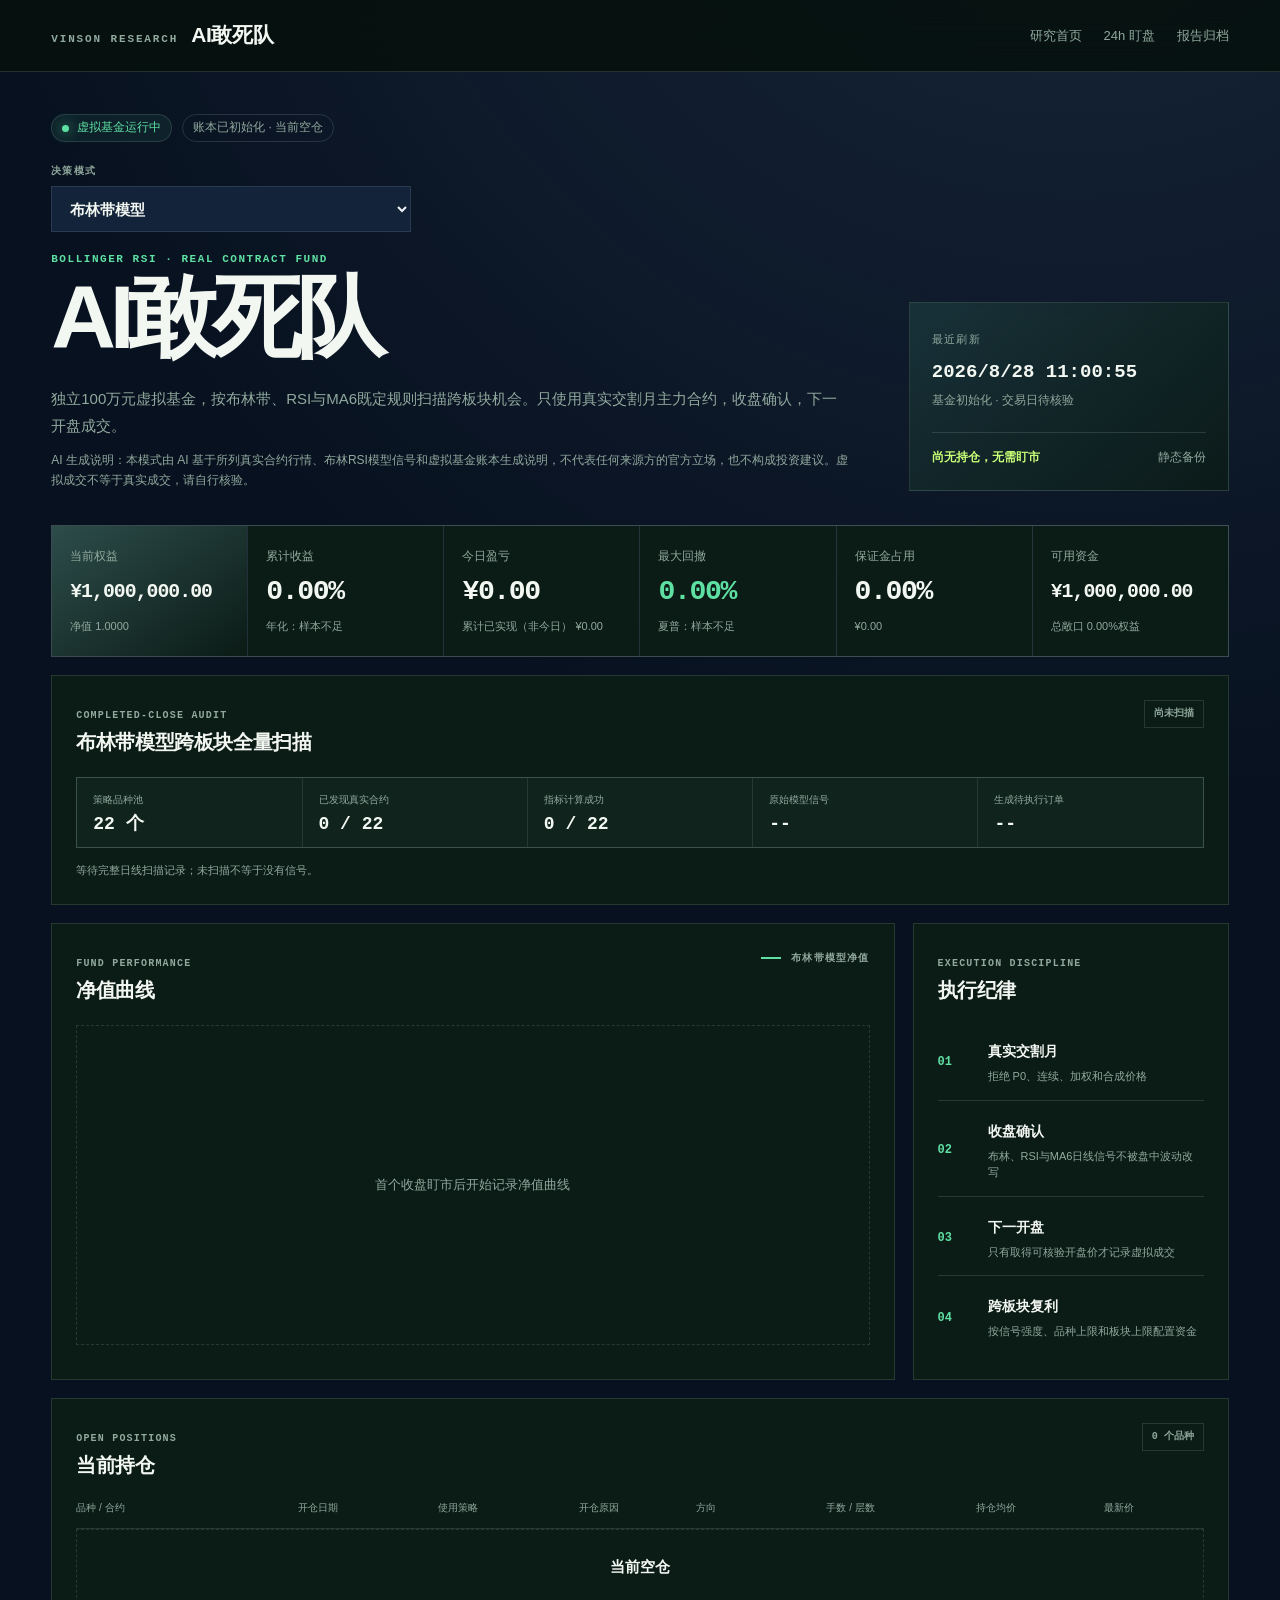
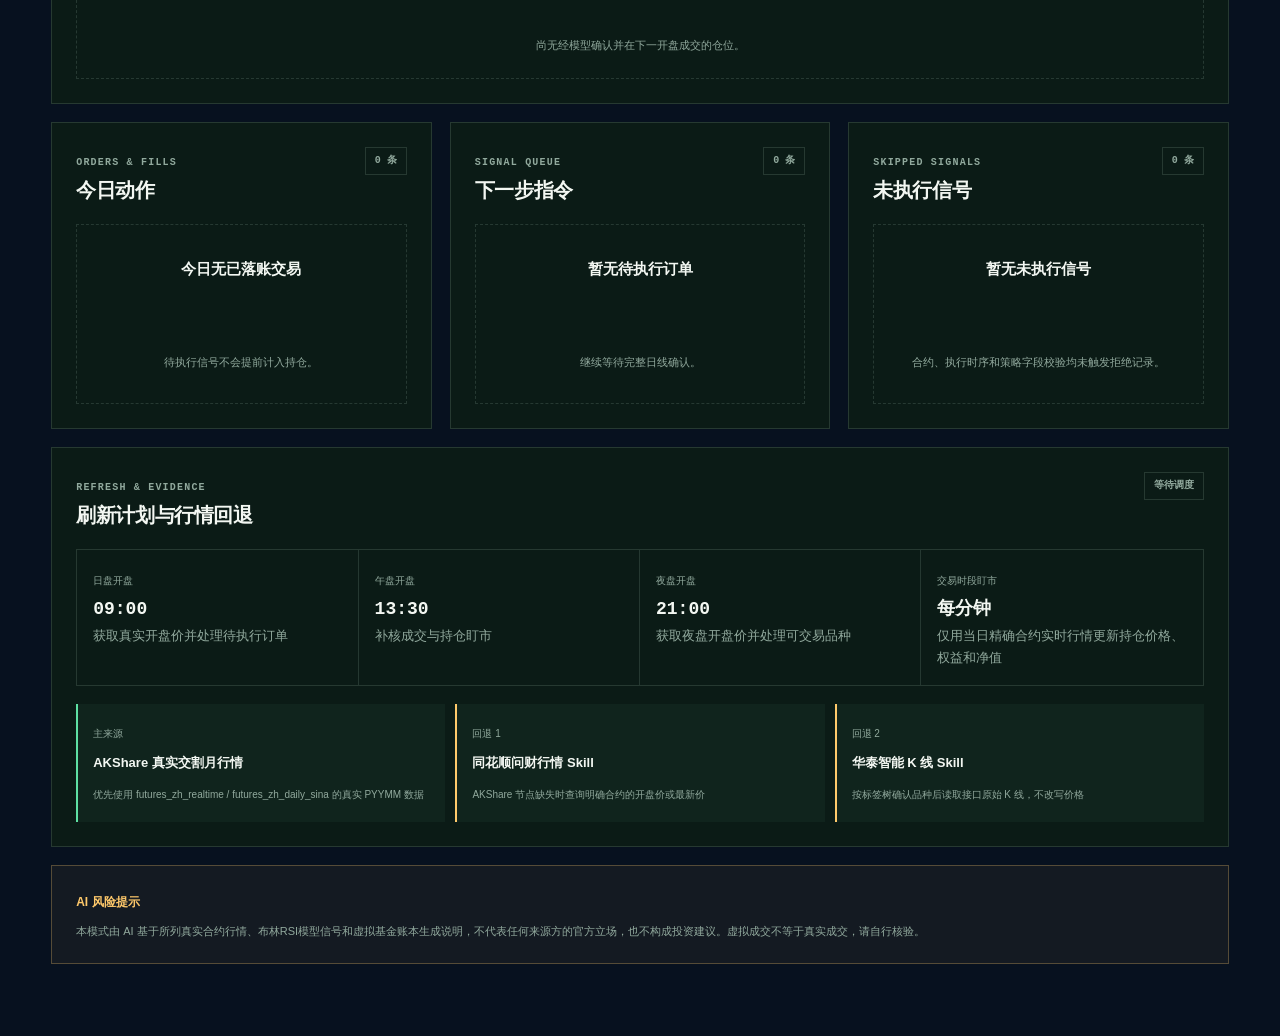
==== commit b657f15c: "Clarify and color daily versus realized PnL" ====
--- a/ai-daredevil.html
+++ b/ai-daredevil.html
@@ -54,7 +54,7 @@
       <section class="metric-grid" aria-label="基金核心指标">
         <article class="metric-card metric-primary"><span>当前权益</span><strong id="equity">¥--</strong><small id="net-value">净值 --</small></article>
         <article class="metric-card"><span>累计收益</span><strong id="cumulative-return">--</strong><small id="annualized-return">年化：样本不足</small></article>
-        <article class="metric-card"><span>今日盈亏</span><strong id="daily-pnl">¥--</strong><small id="realized-pnl">已实现 ¥--</small></article>
+        <article class="metric-card"><span>今日盈亏</span><strong id="daily-pnl" title="今日盈亏 = 当前权益 − 上一交易日权益">¥--</strong><small id="realized-pnl" title="累计已实现包含历次开平仓损益与费用，不是今日盈亏">累计已实现（非今日） ¥--</small></article>
         <article class="metric-card"><span>最大回撤</span><strong id="max-drawdown" class="is-drawdown">--</strong><small id="sharpe">夏普：样本不足</small></article>
         <article class="metric-card"><span>保证金占用</span><strong id="margin-use">--</strong><small id="used-margin">¥--</small></article>
         <article class="metric-card"><span>可用资金</span><strong id="available-cash">¥--</strong><small id="gross-exposure">总敞口 --</small></article>
@@ -145,6 +145,6 @@
       </section>
     </main>
 
-    <script src="assets/ai-daredevil.js?v=20260831-5"></script>
+    <script src="assets/ai-daredevil.js?v=20260901-1"></script>
   </body>
 </html>
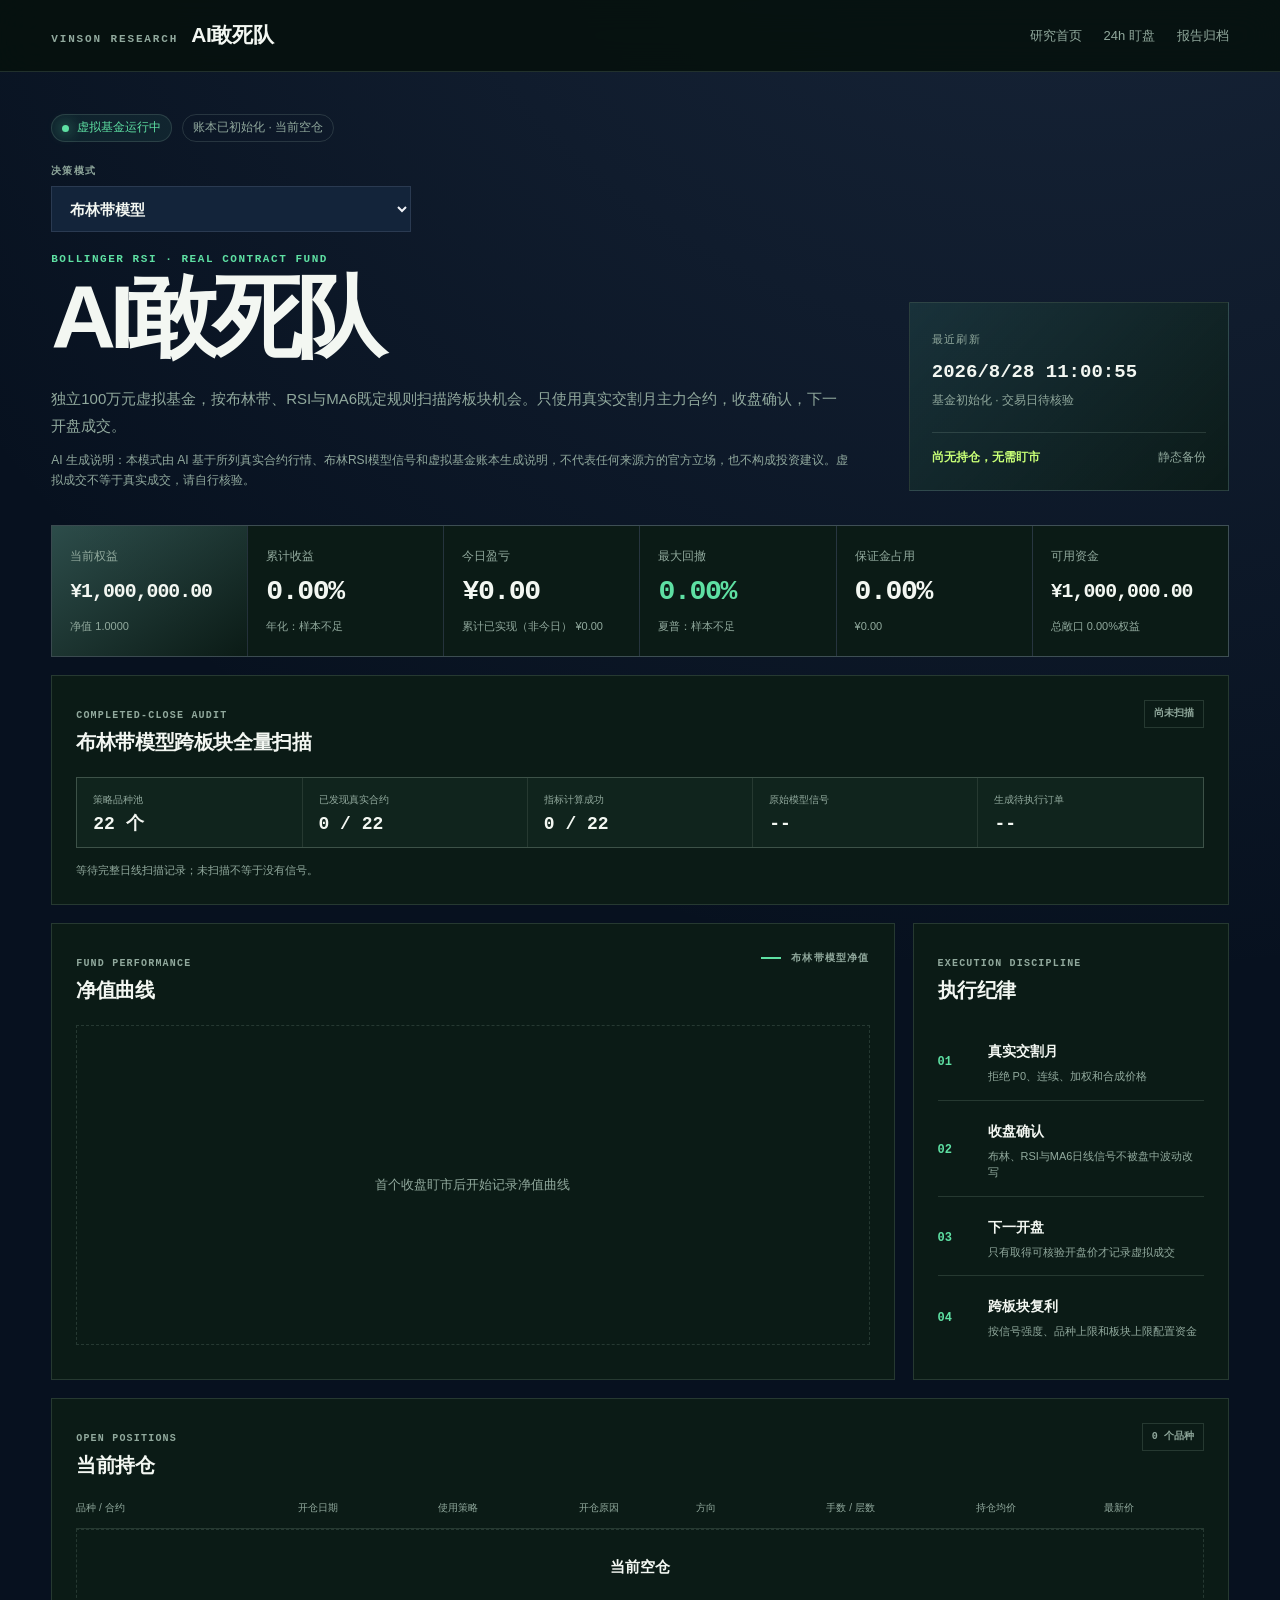
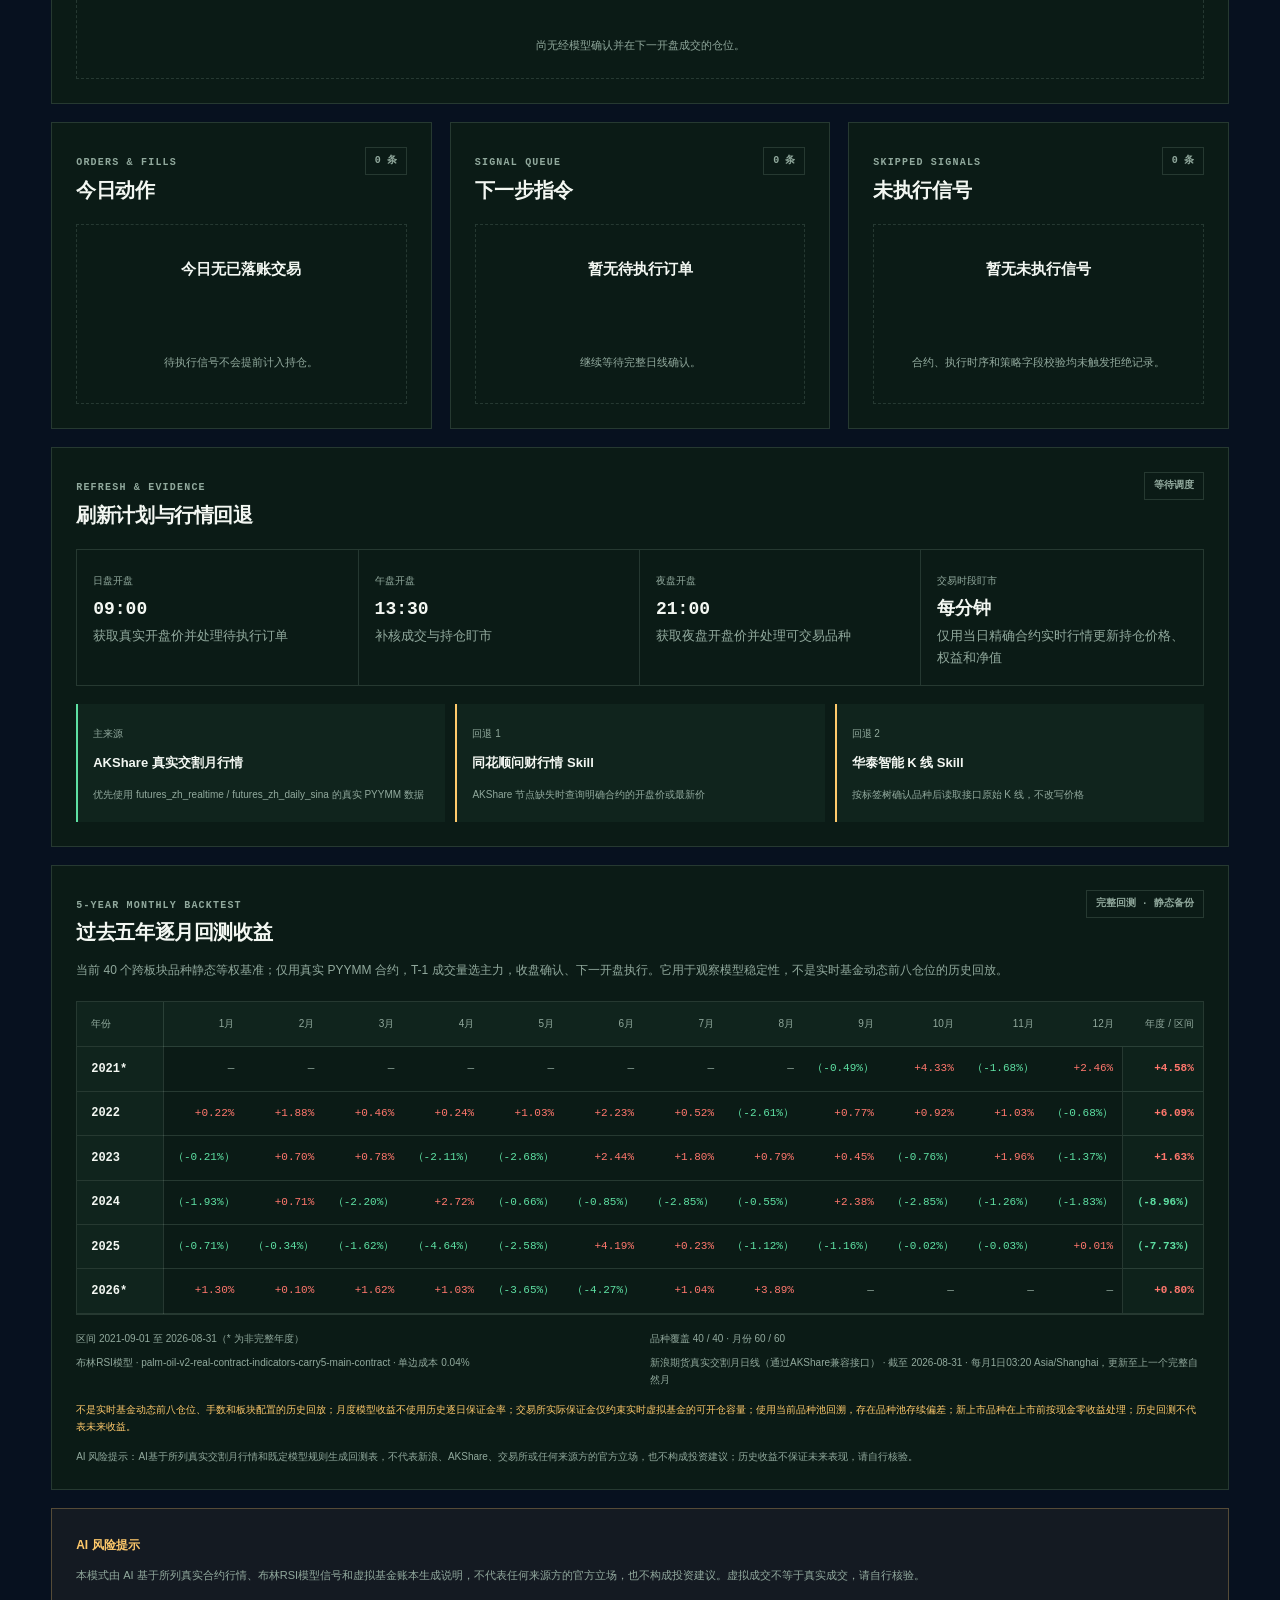
==== commit 95cb1bce: "Add five-year monthly AI Daredevil backtest" ====
--- a/ai-daredevil.html
+++ b/ai-daredevil.html
@@ -9,7 +9,7 @@
     <meta name="theme-color" content="#071712" />
     <link rel="icon" href="data:," />
     <link rel="stylesheet" href="assets/styles.css" />
-    <link rel="stylesheet" href="assets/ai-daredevil.css?v=20260831-3" />
+    <link rel="stylesheet" href="assets/ai-daredevil.css?v=20260901-2" />
   </head>
   <body class="daredevil-page">
     <header class="daredevil-topbar">
@@ -139,12 +139,45 @@
         <div class="source-grid" id="source-grid"></div>
       </section>
 
+      <section id="monthly-backtest-panel" class="panel monthly-backtest-panel" aria-labelledby="monthly-backtest-title">
+        <header class="panel-heading">
+          <div><span>5-Year Monthly Backtest</span><h2 id="monthly-backtest-title">过去五年逐月回测收益</h2></div>
+          <span id="monthly-backtest-status" class="panel-count">等待月度回测</span>
+        </header>
+        <p class="monthly-backtest-intro">当前 40 个跨板块品种静态等权基准；仅用真实 PYYMM 合约，T-1 成交量选主力，收盘确认、下一开盘执行。它用于观察模型稳定性，不是实时基金动态前八仓位的历史回放。</p>
+        <div class="monthly-table-scroll">
+          <table class="monthly-return-table" aria-describedby="monthly-backtest-method">
+            <thead>
+              <tr>
+                <th scope="col">年份</th>
+                <th scope="col">1月</th><th scope="col">2月</th><th scope="col">3月</th>
+                <th scope="col">4月</th><th scope="col">5月</th><th scope="col">6月</th>
+                <th scope="col">7月</th><th scope="col">8月</th><th scope="col">9月</th>
+                <th scope="col">10月</th><th scope="col">11月</th><th scope="col">12月</th>
+                <th scope="col">年度 / 区间</th>
+              </tr>
+            </thead>
+            <tbody id="monthly-return-body">
+              <tr><td colspan="14" class="monthly-loading">正在读取逐月回测数据…</td></tr>
+            </tbody>
+          </table>
+        </div>
+        <div id="monthly-backtest-method" class="monthly-backtest-meta">
+          <span id="monthly-backtest-range">区间待核验</span>
+          <span id="monthly-backtest-coverage">覆盖待核验</span>
+          <span id="monthly-backtest-model">模型待核验</span>
+          <span id="monthly-backtest-source">来源待核验</span>
+        </div>
+        <p id="monthly-backtest-limit" class="monthly-backtest-limit">回测口径与限制载入中。</p>
+        <p id="monthly-backtest-ai-notice" class="monthly-ai-notice">AI 风险提示：本表由 AI 基于所列真实交割月行情和既定模型规则生成，不代表任何来源方的官方立场，也不构成投资建议；历史收益不保证未来表现，请自行核验。</p>
+      </section>
+
       <section class="risk-notice" aria-label="AI与投资风险提示">
         <strong>AI 风险提示</strong>
         <p id="risk-notice-copy">本页面由 AI 基于所列真实合约行情、布林RSI模型信号和虚拟基金账本生成，不代表 AKShare、同花顺问财、华泰期货或任何来源方的官方立场，也不构成投资建议。虚拟成交不等于真实成交，历史收益不保证未来表现，请自行核验。</p>
       </section>
     </main>
 
-    <script src="assets/ai-daredevil.js?v=20260901-1"></script>
+    <script src="assets/ai-daredevil.js?v=20260901-3"></script>
   </body>
 </html>
--- a/assets/ai-daredevil.css
+++ b/assets/ai-daredevil.css
@@ -122,6 +122,23 @@
 .source-item span { color: var(--dd-muted); font-size: 10px; }
 .source-item strong { display: block; margin: 7px 0; font-size: 13px; }
 .source-item small { color: var(--dd-muted); font-size: 10px; line-height: 1.5; }
+.monthly-backtest-panel { margin-top: 18px; }
+.monthly-backtest-intro { max-width: 1040px; margin: -7px 0 20px; color: var(--dd-muted); font-size: 12px; line-height: 1.75; }
+.monthly-table-scroll { width: 100%; overflow-x: auto; border: 1px solid var(--dd-line); }
+.monthly-return-table { min-width: 1120px; table-layout: fixed; }
+.monthly-return-table th, .monthly-return-table td { width: 76px; padding: 14px 9px; white-space: nowrap; }
+.monthly-return-table thead th { padding-top: 14px; text-align: right; background: var(--dd-panel-2); }
+.monthly-return-table thead th:first-child, .monthly-return-table tbody th { position: sticky; left: 0; z-index: 2; width: 82px; padding-left: 14px; text-align: left; background: var(--dd-panel-2); border-right: 1px solid var(--dd-line); }
+.monthly-return-table tbody th { color: var(--dd-text); font: 700 12px/1 monospace; border-bottom: 1px solid var(--dd-line); }
+.monthly-return-table td { font-size: 11px; }
+.monthly-return-table .monthly-period { font-weight: 800; background: rgba(94, 224, 163, .035); border-left: 1px solid var(--dd-line); }
+.monthly-return-table .monthly-na, .monthly-return-table .monthly-zero { color: var(--dd-muted); }
+.monthly-return-table .monthly-loading { width: auto; height: 110px; color: var(--dd-muted); text-align: center; }
+.monthly-backtest-meta { display: grid; grid-template-columns: repeat(2, minmax(0, 1fr)); gap: 8px 20px; margin-top: 16px; }
+.monthly-backtest-meta span { color: var(--dd-muted); font-size: 10px; line-height: 1.65; }
+.monthly-backtest-limit, .monthly-ai-notice { margin: 13px 0 0; font-size: 10px; line-height: 1.7; }
+.monthly-backtest-limit { color: var(--dd-amber); }
+.monthly-ai-notice { color: var(--dd-muted); }
 .risk-notice { margin-top: 18px; padding: 22px 24px; border: 1px solid rgba(255, 201, 107, .28); background: rgba(255, 201, 107, .05); }
 .risk-notice strong { color: var(--dd-amber); font-size: 12px; }
 .risk-notice p { margin: 8px 0 0; color: var(--dd-muted); font-size: 11px; line-height: 1.75; }
@@ -143,6 +160,7 @@
   .scan-audit-grid { grid-template-columns: repeat(2, 1fr); }
   .activity-grid, .source-grid { grid-template-columns: 1fr; }
   .refresh-timeline { grid-template-columns: repeat(2, 1fr); }
+  .monthly-backtest-meta { grid-template-columns: 1fr; }
   .refresh-slot:nth-child(2) { border-right: 0; }
   .refresh-slot:nth-child(-n+2) { border-bottom: 1px solid var(--dd-line); }
   .panel { padding: 18px; }
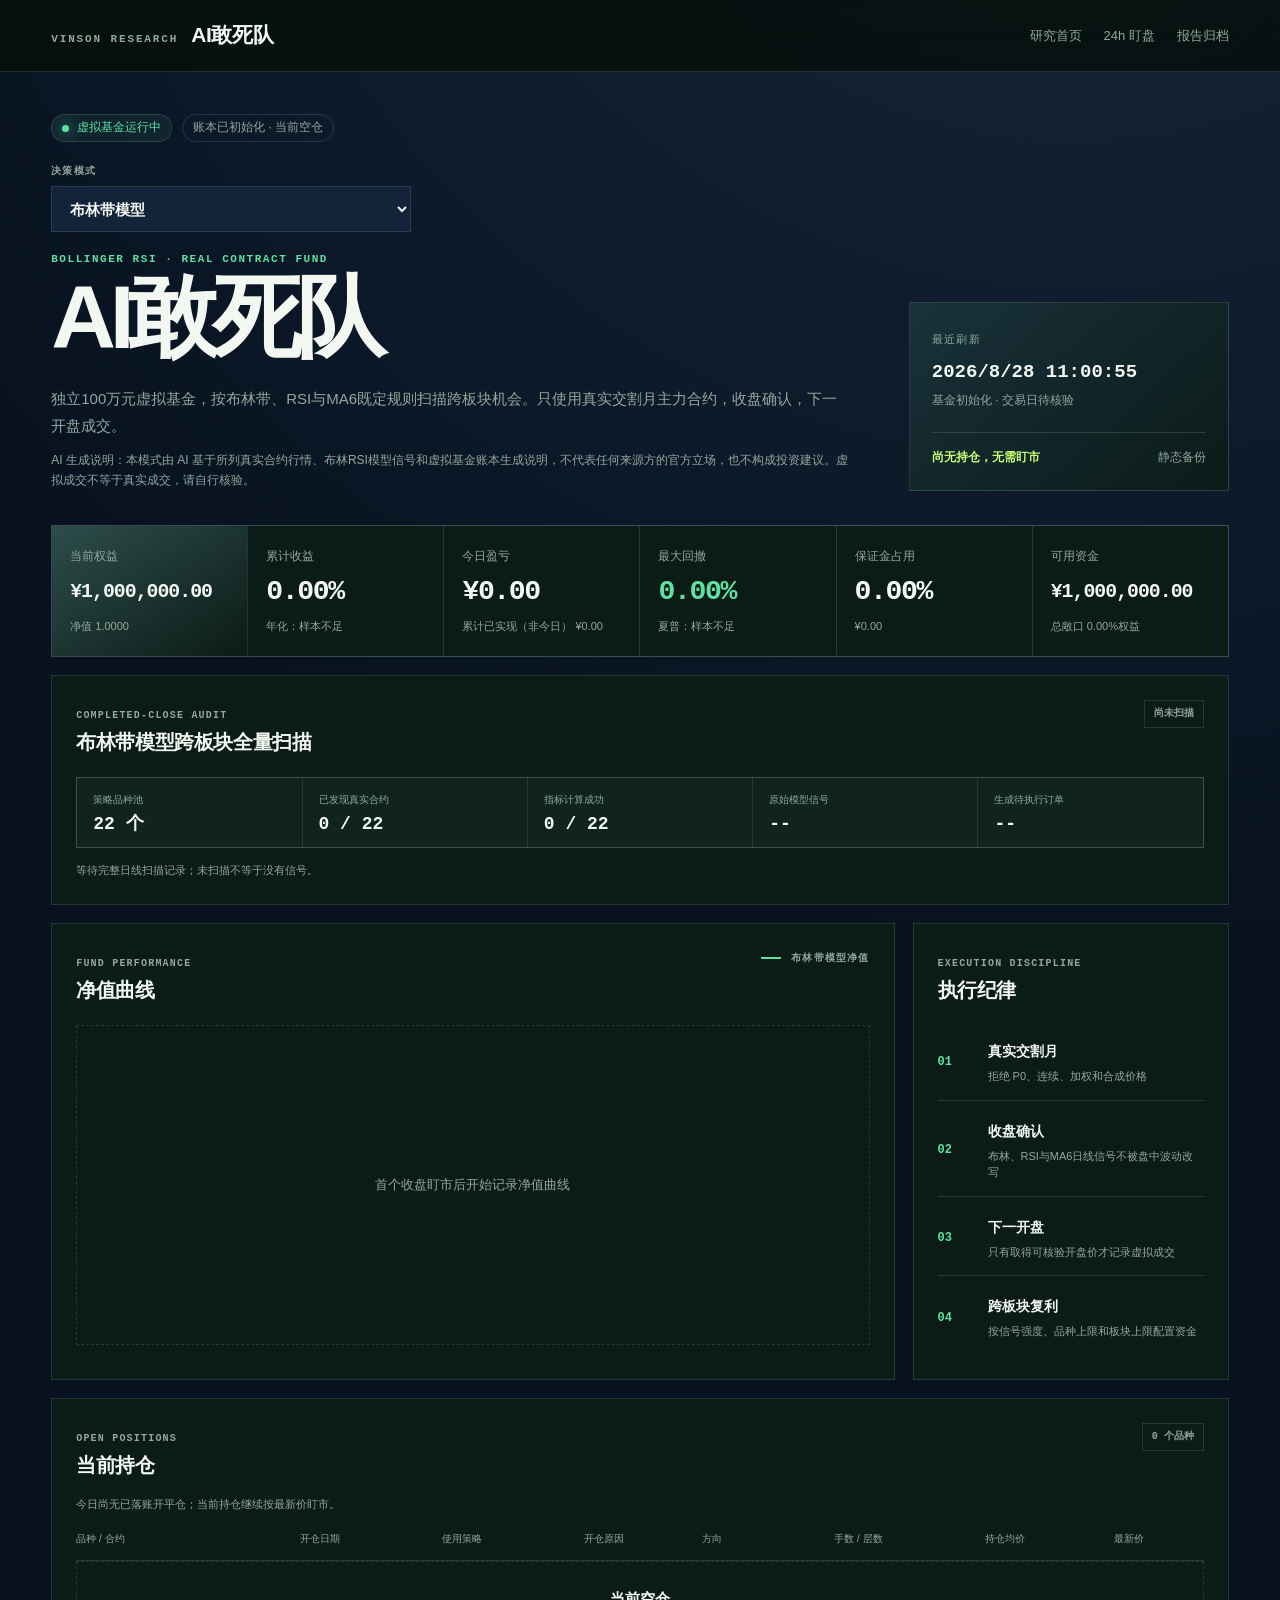
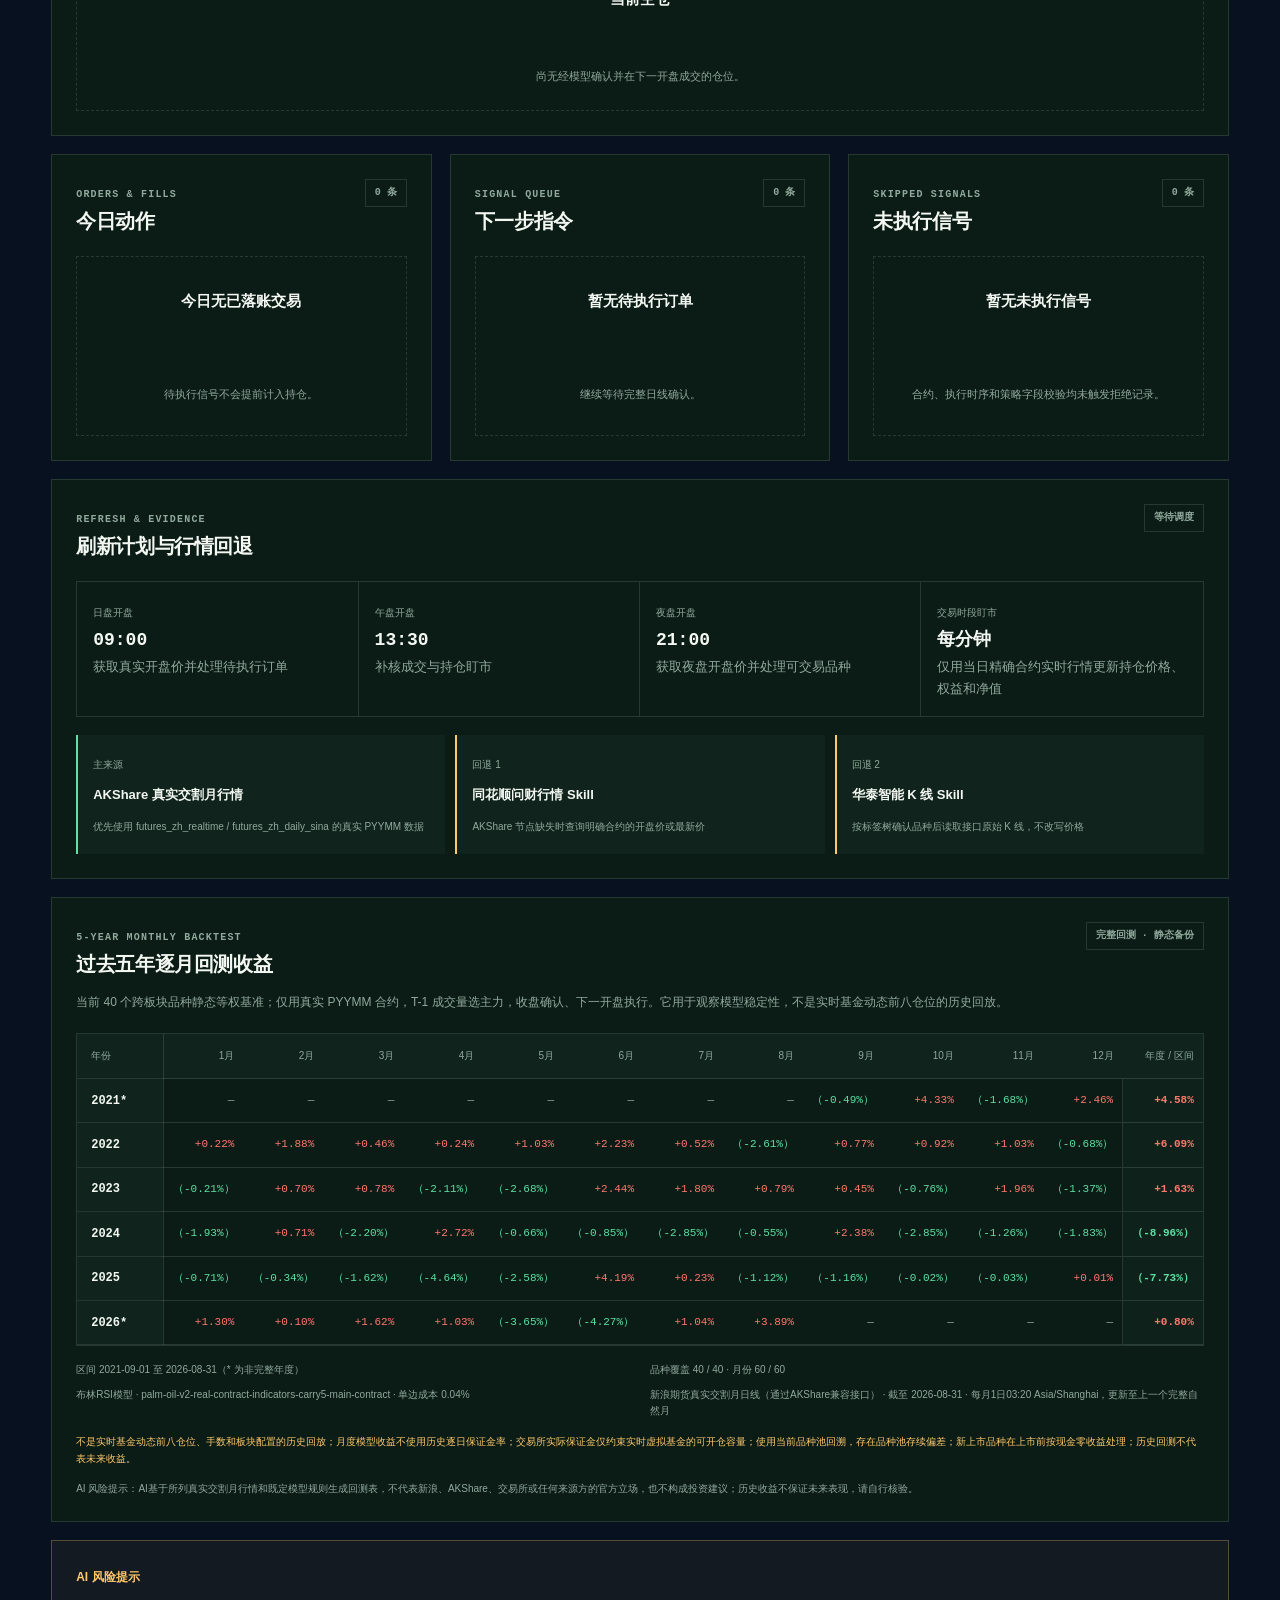
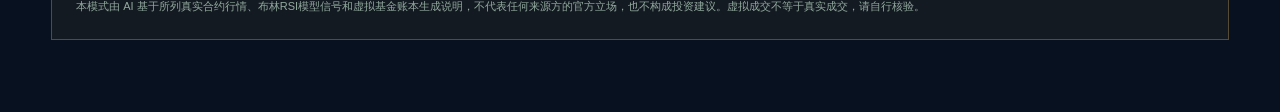
==== commit 5fc02650: "Show today's fills in current positions" ====
--- a/ai-daredevil.html
+++ b/ai-daredevil.html
@@ -9,7 +9,7 @@
     <meta name="theme-color" content="#071712" />
     <link rel="icon" href="data:," />
     <link rel="stylesheet" href="assets/styles.css" />
-    <link rel="stylesheet" href="assets/ai-daredevil.css?v=20260901-2" />
+    <link rel="stylesheet" href="assets/ai-daredevil.css?v=20260902-1" />
   </head>
   <body class="daredevil-page">
     <header class="daredevil-topbar">
@@ -106,9 +106,10 @@
           <div><span>Open Positions</span><h2>当前持仓</h2></div>
           <span id="position-count" class="panel-count">0 个品种</span>
         </header>
+        <p id="position-trade-note" class="position-trade-note">当前持仓中的今日开仓与加仓会在表内标注；今日已平仓品种移至下方“今日动作”。</p>
         <div class="table-scroll">
           <table>
-            <thead><tr><th>品种 / 合约</th><th>开仓日期</th><th>使用策略</th><th>开仓原因</th><th>方向</th><th>手数 / 层数</th><th>持仓均价</th><th>最新价</th><th>名义金额 / 保证金</th><th>浮动盈亏</th><th>组合权重</th><th>行情来源</th><th>下一步指令</th></tr></thead>
+            <thead><tr><th>品种 / 合约</th><th>开仓日期</th><th>使用策略</th><th>开仓原因</th><th>方向</th><th>手数 / 层数</th><th>持仓均价</th><th>最新价</th><th>名义金额 / 保证金</th><th>浮动盈亏</th><th>组合权重</th><th>行情来源</th><th>今日动作</th><th>下一步指令</th></tr></thead>
             <tbody id="positions-body"></tbody>
           </table>
         </div>
@@ -178,6 +179,6 @@
       </section>
     </main>
 
-    <script src="assets/ai-daredevil.js?v=20260901-3"></script>
+    <script src="assets/ai-daredevil.js?v=20260902-1"></script>
   </body>
 </html>
--- a/assets/ai-daredevil.css
+++ b/assets/ai-daredevil.css
@@ -81,8 +81,9 @@
 .discipline-list strong { display: block; font-size: 14px; }
 .discipline-list span { display: block; margin-top: 5px; color: var(--dd-muted); font-size: 11px; line-height: 1.5; }
 .positions-panel { margin-bottom: 18px; }
+.position-trade-note { margin: -5px 0 18px; color: var(--dd-muted); font-size: 11px; line-height: 1.7; }
 .table-scroll { overflow-x: auto; }
-table { width: 100%; border-collapse: collapse; min-width: 1880px; }
+table { width: 100%; border-collapse: collapse; min-width: 2040px; }
 th { padding: 0 12px 12px; color: var(--dd-muted); font-size: 10px; text-align: right; font-weight: 500; border-bottom: 1px solid var(--dd-line); }
 th:first-child, td:first-child { text-align: left; padding-left: 0; }
 td { padding: 17px 12px; font: 500 12px/1.4 monospace; text-align: right; border-bottom: 1px solid var(--dd-line); }
@@ -91,6 +92,12 @@
 .reason-cell, .instruction-cell { min-width: 220px; max-width: 300px; white-space: normal; text-align: left; font: 400 11px/1.65 sans-serif; color: var(--dd-muted); }
 .strategy-cell { min-width: 190px; max-width: 240px; white-space: normal; text-align: left; }
 .strategy-cell strong { color: var(--dd-green); font: 700 11px/1.45 sans-serif; }
+.today-action-cell { min-width: 150px; max-width: 190px; white-space: normal; text-align: left; }
+.today-action-cell > span + span { margin-top: 8px; padding-top: 8px; border-top: 1px solid var(--dd-line); }
+.today-action-cell strong { font: 700 11px/1.45 sans-serif; }
+.today-action-cell .position-action-long { color: var(--dd-red); }
+.today-action-cell .position-action-short { color: var(--dd-green); }
+.today-action-cell .position-action-neutral, .today-action-cell .position-action-none { color: var(--dd-muted); }
 .side-badge { display: inline-flex; padding: 5px 8px; border-radius: 3px; }
 .side-long { color: var(--dd-red); background: rgba(255, 119, 109, .1); }
 .side-short { color: var(--dd-green); background: rgba(94, 224, 163, .1); }
